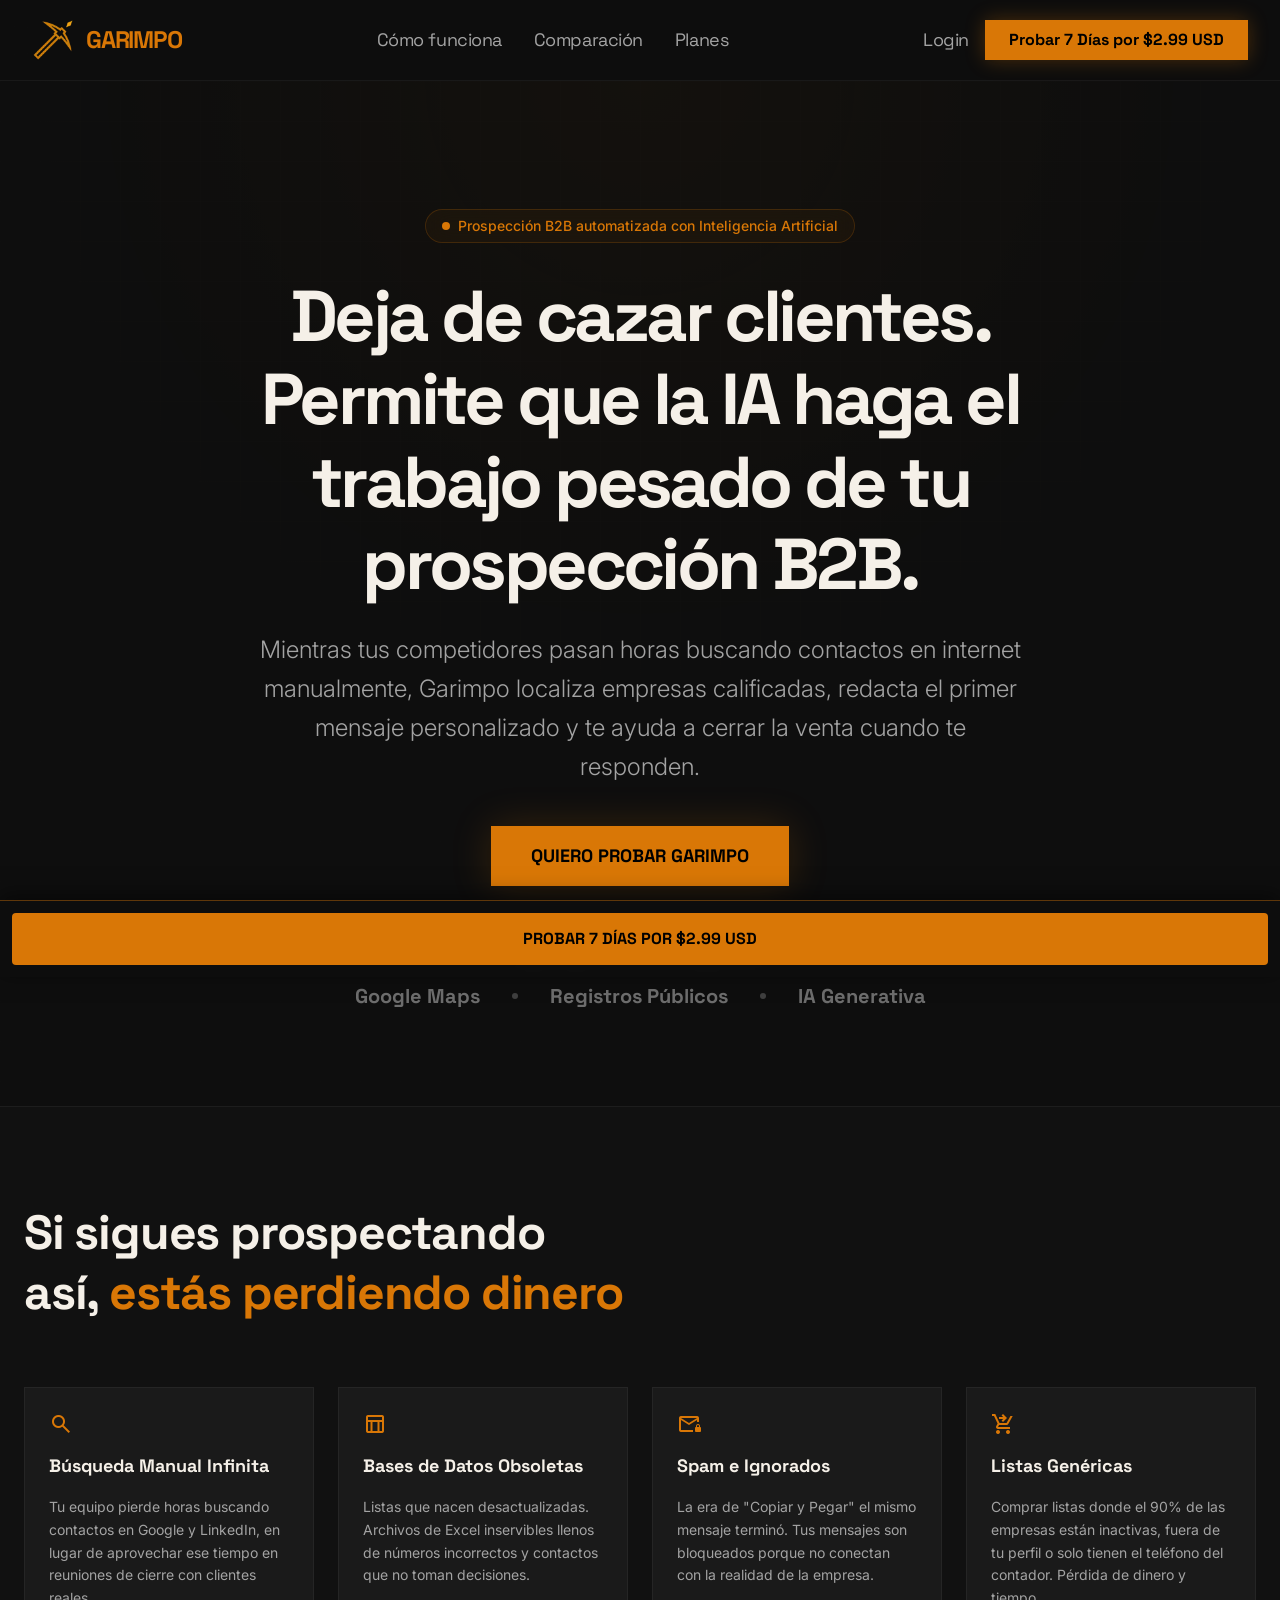
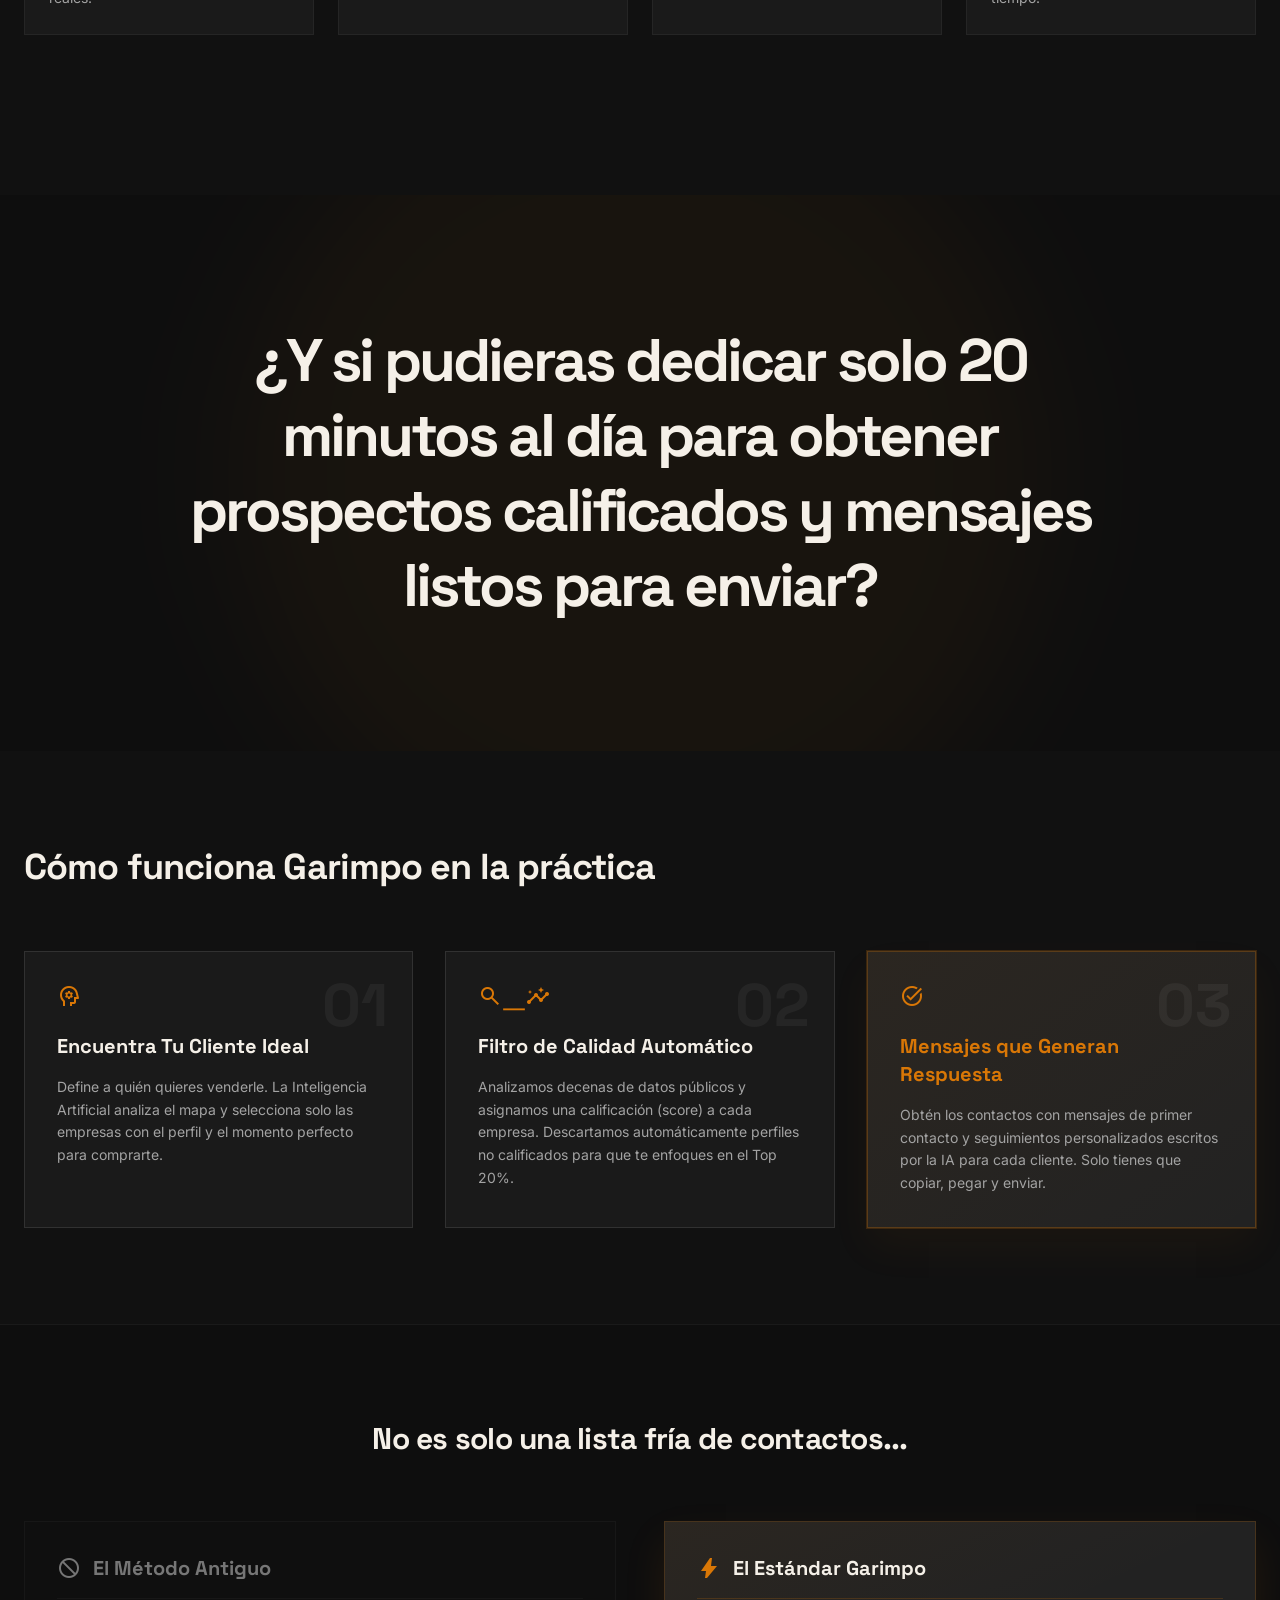
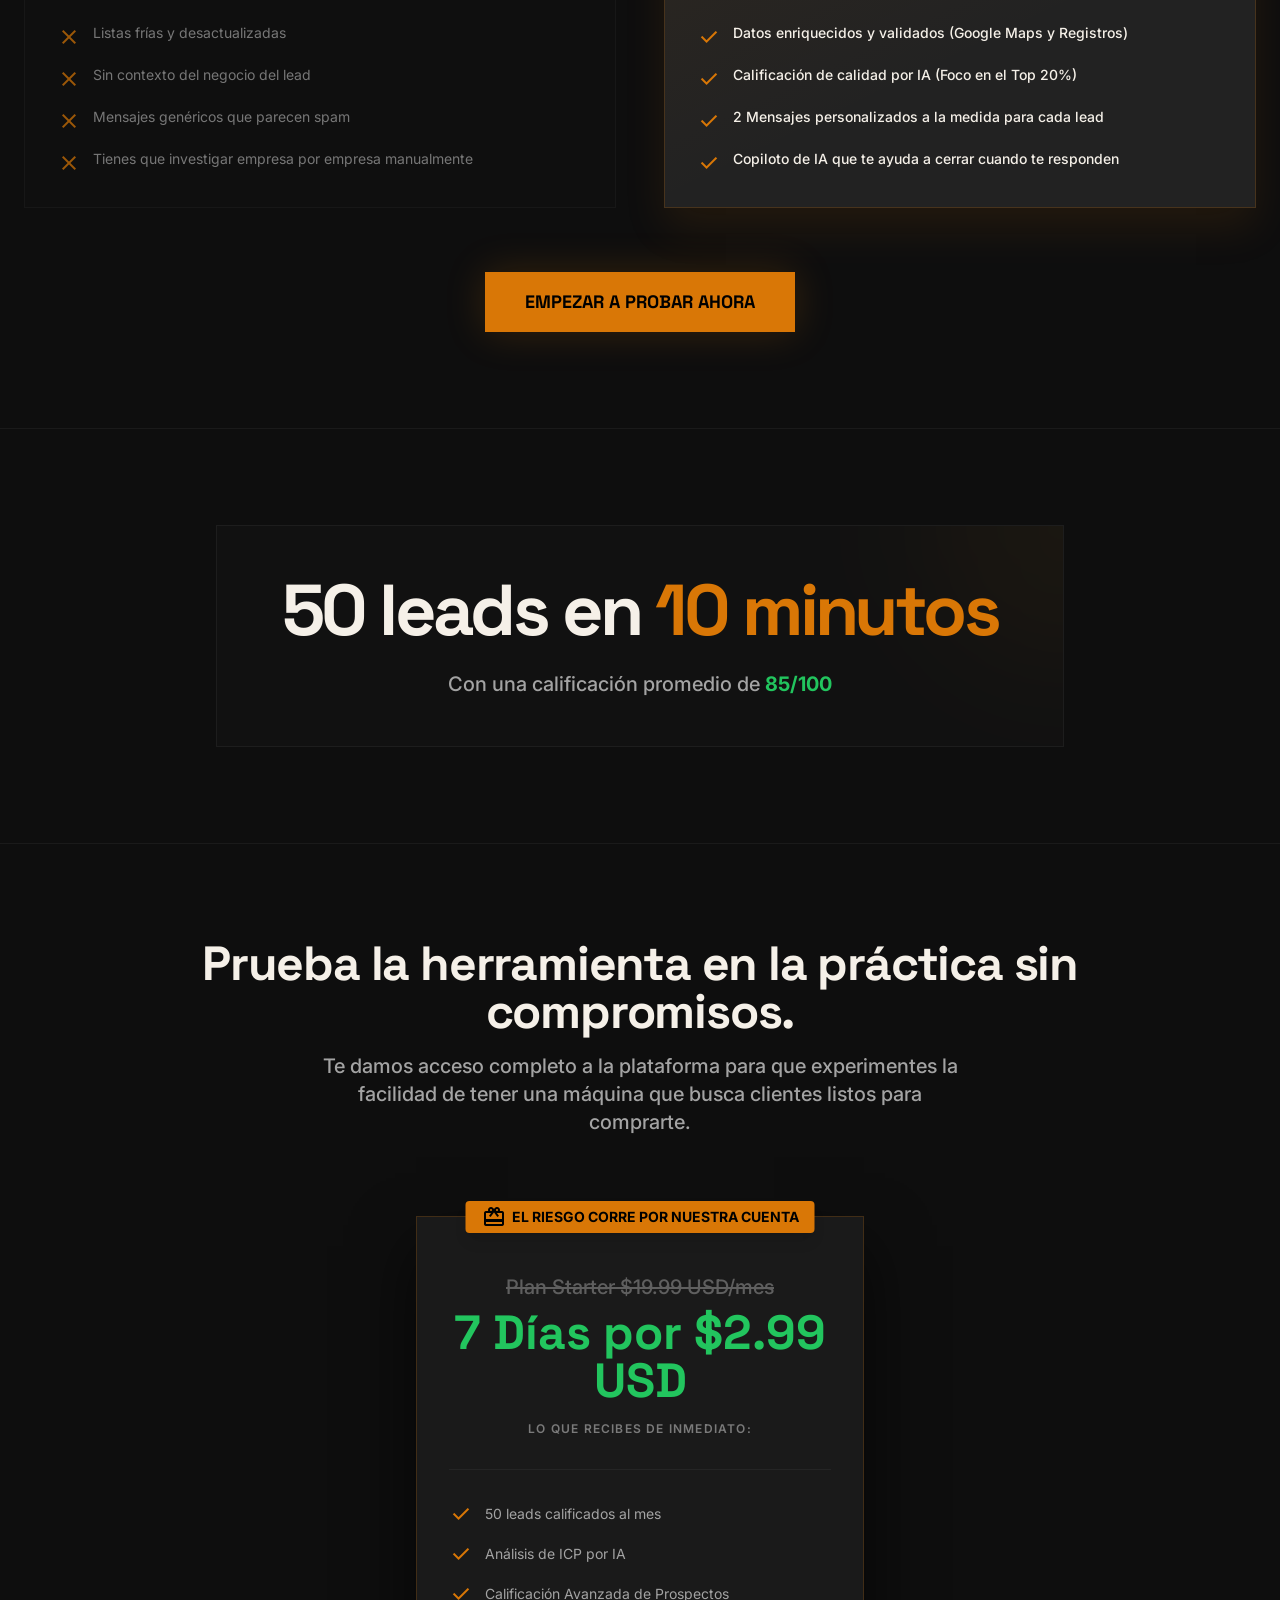
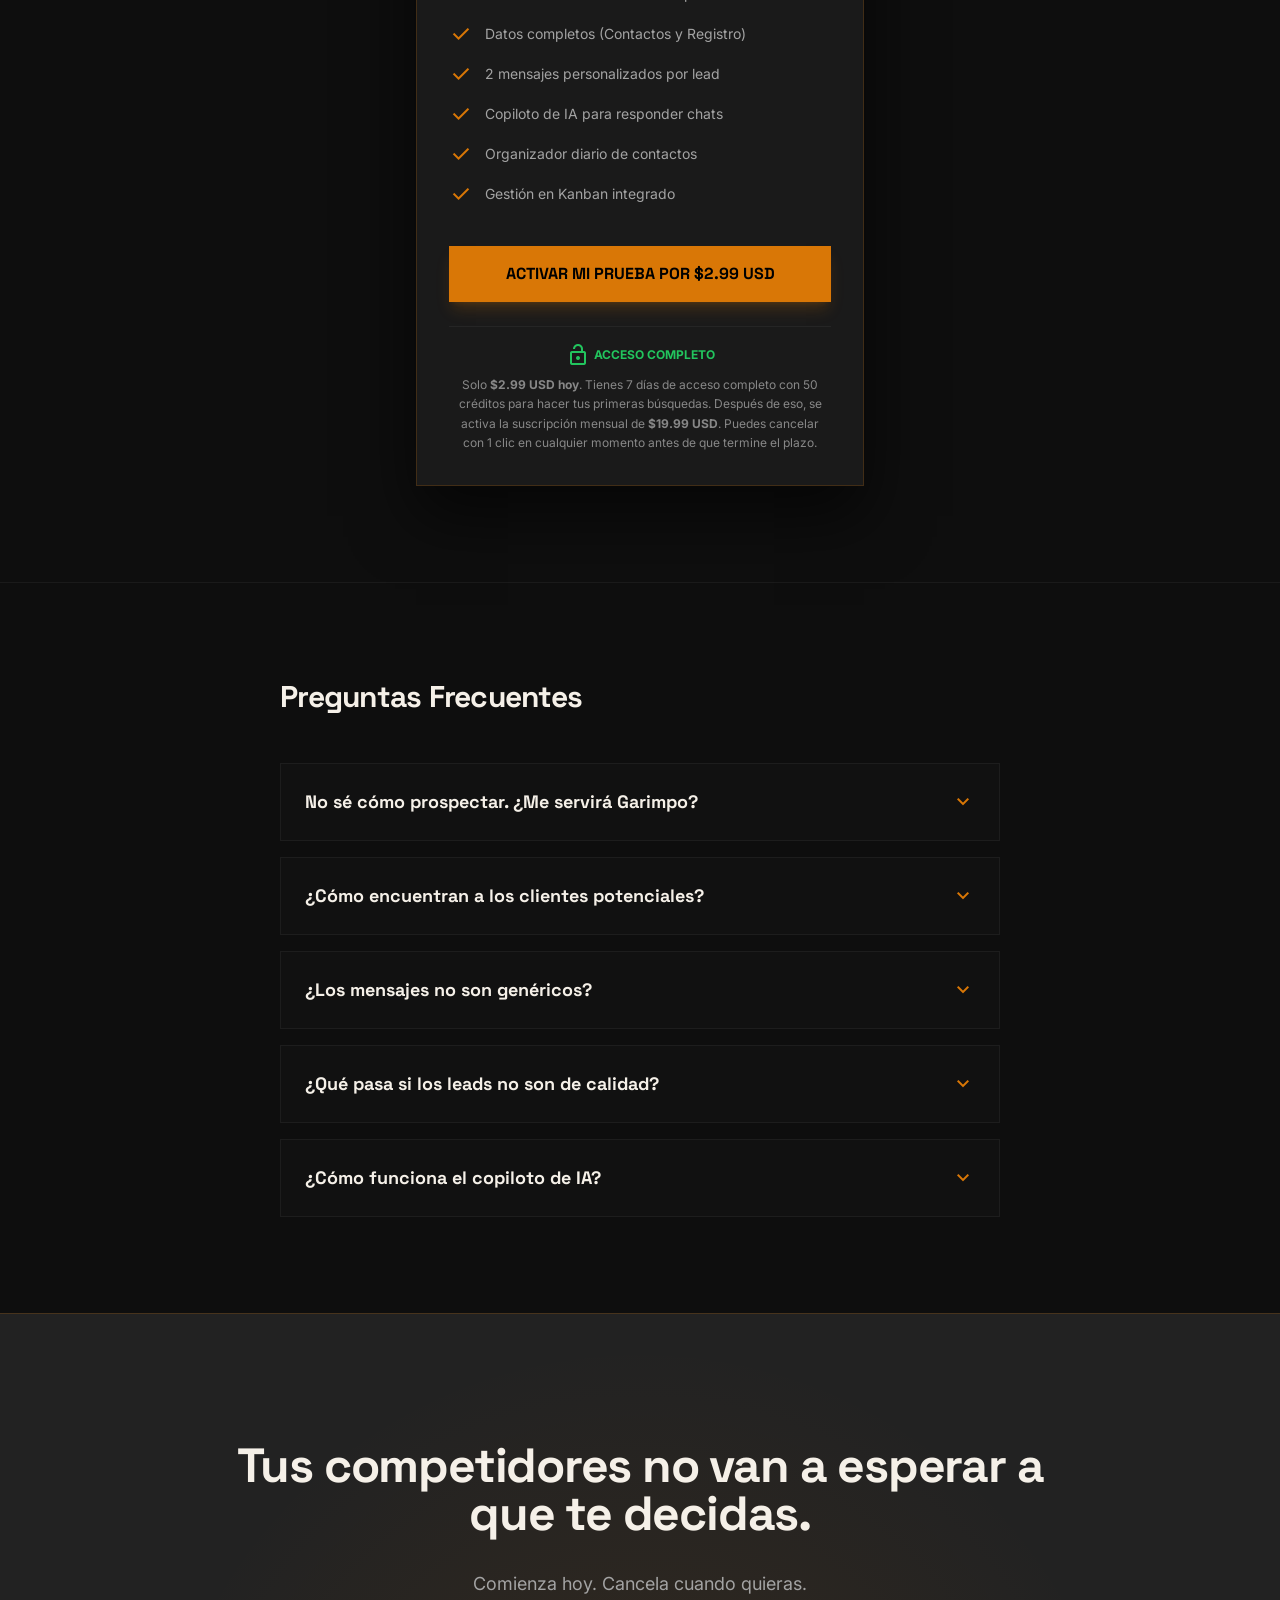
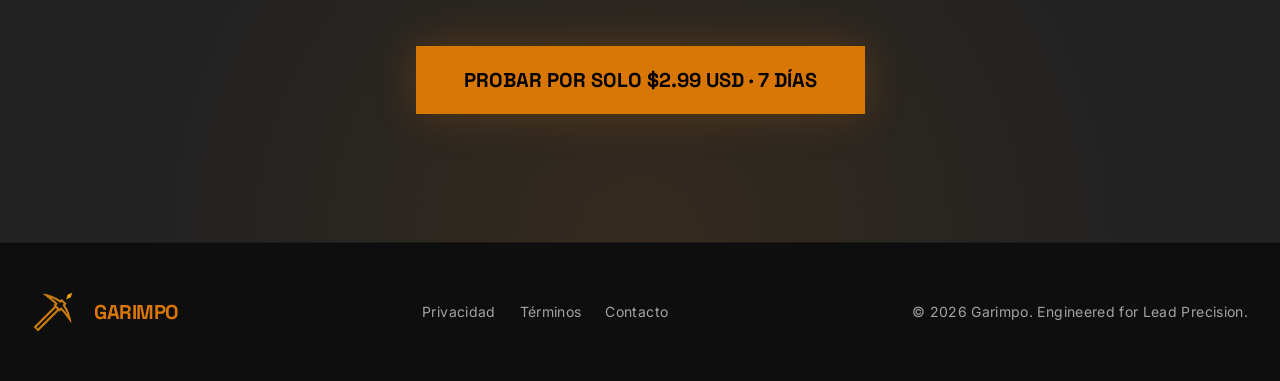
==== es/index.html @ cc653dd1 "perf: add preconnect and dns-prefetch for connect.facebook.net to optimize pixel loading speed" ====
<!DOCTYPE html>
<html class="dark" lang="es">
<head>
<meta charset="utf-8"/>
<meta content="width=device-width, initial-scale=1.0" name="viewport"/>
<title>Garimpo - Prospección B2B con IA</title>
<link rel="preconnect" href="https://connect.facebook.net" crossorigin>
<link rel="dns-prefetch" href="https://connect.facebook.net">
<!-- Meta Pixel Code (Mantenido el ID original de Facebook Ads) -->
<script>
!function(f,b,e,v,n,t,s)
{if(f.fbq)return;n=f.fbq=function(){n.callMethod?
n.callMethod.apply(n,arguments):n.queue.push(arguments)};
if(!f._fbq)f._fbq=n;n.push=n;n.loaded=!0;n.version='2.0';
n.queue=[];t=b.createElement(e);t.async=!0;
t.src=v;s=b.getElementsByTagName(e)[0];
s.parentNode.insertBefore(t,s)}(window, document,'script',
'https://connect.facebook.net/en_US/fbevents.js');
fbq('init', '930780446497215');
fbq('track', 'PageView');
</script>
<noscript><img height="1" width="1" style="display:none"
src="https://www.facebook.com/tr?id=930780446497215&ev=PageView&noscript=1"
/></noscript>
<!-- End Meta Pixel Code -->
<link rel="stylesheet" href="../assets/tailwind.css">
<link href="https://fonts.googleapis.com" rel="preconnect"/>
<link crossorigin="" href="https://fonts.gstatic.com" rel="preconnect"/>
<link href="https://fonts.googleapis.com/css2?family=Inter:wght@400;500;600&amp;family=Space+Grotesk:wght@500;600;700&amp;display=swap" rel="stylesheet" media="print" onload="this.media='all'"/>
<link href="https://fonts.googleapis.com/css2?family=Material+Symbols+Outlined:wght,FILL@100..700,0..1&amp;display=swap" rel="stylesheet" media="print" onload="this.media='all'"/>
<style>
    .material-symbols-outlined {
        font-variation-settings: 'FILL' 0, 'wght' 400, 'GRAD' 0, 'opsz' 24;
    }
    /* Custom scrollbar */
    ::-webkit-scrollbar { width: 8px; }
    ::-webkit-scrollbar-track { background: #0e0e0e; }
    ::-webkit-scrollbar-thumb { background: #252525; border-radius: 4px; }
    ::-webkit-scrollbar-thumb:hover { background: #D97706; }
    /* Data Pulse Animation */
    @keyframes pulse-ring {
        0% { transform: scale(0.8); box-shadow: 0 0 0 0 rgba(217, 119, 6, 0.7); }
        70% { transform: scale(1); box-shadow: 0 0 0 10px rgba(217, 119, 6, 0); }
        100% { transform: scale(0.8); box-shadow: 0 0 0 0 rgba(217, 119, 6, 0); }
    }
    .data-pulse { animation: pulse-ring 2s infinite; }
</style>
</head>
<body class="bg-surface text-on-surface font-body antialiased selection:bg-primary selection:text-on-primary">
<!-- TopAppBar -->
<header class="bg-surface/80 backdrop-blur-lg sticky top-0 w-full z-50 border-b border-white/5">
<div class="flex justify-between items-center px-8 h-20 max-w-7xl mx-auto">
<div class="flex items-center">
<img alt="Logo Garimpo" height="42" src="../assets/garimpo_logo.webp" style="object-fit: contain; margin-right: 12px; border-radius: 4px;" width="42"/>
<span class="font-headline font-black text-2xl tracking-tighter" style="color: #D97706; letter-spacing: -0.05em;">GARIMPO</span>
</div>
<nav class="hidden md:flex gap-8">
<a class="font-headline tracking-tight text-lg text-on-surface-variant hover:text-primary transition-colors duration-200" href="#features">Cómo funciona</a>
<a class="font-headline tracking-tight text-lg text-on-surface-variant hover:text-primary transition-colors duration-200" href="#comparison">Comparación</a>
<a class="font-headline tracking-tight text-lg text-on-surface-variant hover:text-primary transition-colors duration-200" href="#pricing">Planes</a>
</nav>
<div class="hidden md:flex gap-4 items-center">
	<!-- Ruta de login internacional/español o general -->
	<a href="https://www.garimpoleads.com.br/login" class="font-headline tracking-tight text-lg text-on-surface-variant hover:text-primary transition-colors duration-200">Login</a>
	<!-- NOTA: Recuerda configurar checkout-public-usd para procesar pagos en dólares -->
	<a href="https://www.garimpoleads.com.br/api/stripe/checkout-public-usd" onclick="if(typeof fbq === 'function') fbq('track', 'InitiateCheckout');" class="bg-primary text-on-primary font-headline font-bold py-2 px-6 hover:bg-primary-dim transition-colors active:scale-95 shadow-[0_0_20px_rgba(217,119,6,0.3)] inline-block">Probar 7 Días por $2.99 USD</a>
</div>
<button class="md:hidden text-on-surface-variant">
<span class="material-symbols-outlined" data-icon="menu">menu</span>
</button>
</div>
</header>
<main>
<!-- 1. HERO -->
<section class="relative pt-8 pb-10 md:pt-32 md:pb-24 overflow-hidden flex flex-col items-center justify-center min-h-[70vh] md:min-h-[85vh]">
<div class="absolute inset-0 z-0 opacity-20" style="background-image: radial-gradient(circle at 50% 0%, rgba(217, 119, 6, 0.15) 0%, transparent 50%), linear-gradient(to right, rgba(255,255,255,0.02) 1px, transparent 1px), linear-gradient(to bottom, rgba(255,255,255,0.02) 1px, transparent 1px); background-size: 100% 100%, 40px 40px, 40px 40px;"></div>
<div class="relative z-10 w-full max-w-5xl mx-auto px-2 sm:px-6 text-center flex flex-col items-center">
<div class="inline-flex items-center gap-2 px-4 py-1.5 rounded-full border border-primary/20 bg-primary/5 backdrop-blur-md mb-6 md:mb-8 mt-4 md:mt-0">
<div class="w-2 h-2 rounded-full bg-primary data-pulse"></div>
<span class="text-xs md:text-sm font-medium text-primary">Prospección B2B automatizada con Inteligencia Artificial</span>
</div>
<h1 class="font-headline text-[9.2vw] min-[400px]:text-4xl sm:text-5xl md:text-6xl lg:text-7xl font-bold tracking-tighter leading-[1.15] mb-6 w-full max-w-full md:max-w-4xl text-on-surface">
Deja de cazar clientes.<br class="hidden md:block"/>
Permite que la IA haga<br class="block md:hidden"/>
el trabajo pesado de<br class="block md:hidden"/>
tu prospección B2B.
</h1>
<p class="text-base sm:text-lg md:text-2xl text-on-surface-variant mb-10 max-w-3xl font-light leading-relaxed">
Mientras tus competidores pasan horas buscando contactos en internet manualmente, Garimpo localiza empresas calificadas, redacta el primer mensaje personalizado y te ayuda a cerrar la venta cuando te responden.
</p>
<div class="flex flex-col sm:flex-row gap-4 mb-16">
<a href="#pricing" onclick="if(typeof fbq === 'function') fbq('track', 'InitiateCheckout');" class="bg-primary text-on-primary font-headline font-bold text-lg py-4 px-10 hover:bg-primary-dim transition-all active:scale-95 shadow-[0_0_40px_rgba(217,119,6,0.2)] hover:shadow-[0_0_50px_rgba(217,119,6,0.4)] relative overflow-hidden group inline-block text-center cursor-pointer">QUIERO PROBAR GARIMPO</a>
</div>
<div class="flex flex-col items-center gap-4 opacity-60">
<span class="text-xs text-on-surface-variant uppercase tracking-widest font-semibold">Impulsado por datos reales de</span>
<div class="flex flex-wrap justify-center gap-8 items-center grayscale opacity-70">
<span class="font-headline font-bold text-xl">Google Maps</span>
<span class="w-1.5 h-1.5 rounded-full bg-primary"></span>
<span class="font-headline font-bold text-xl">Registros Públicos</span>
<span class="w-1.5 h-1.5 rounded-full bg-primary"></span>
<span class="font-headline font-bold text-xl">IA Generativa</span>
</div>
</div>
</div>
</section>

<!-- 1.5. DEMO VIDEO (Ocultado en Español temporalmente para evitar audio en portugués) -->
<!--
<section class="max-w-7xl mx-auto px-6 mb-24 relative z-20 flex flex-col items-center mt-12 md:mt-0">
  <div class="text-center mb-8">
      <span class="font-headline text-lg md:text-xl font-bold tracking-tight text-on-surface">Cómo funciona Garimpo (1 min)</span>
      <span class="material-symbols-outlined text-primary block mt-2 animate-bounce" style="font-variation-settings: 'wght' 300;">keyboard_double_arrow_down</span>
  </div>
  
  <div class="relative w-full max-w-[320px] md:max-w-[340px] aspect-[9/16] bg-surface-container-highest rounded-[2rem] md:rounded-[2.5rem] border-[6px] border-surface shadow-[0_30px_60px_rgba(217,119,6,0.15)] overflow-hidden ring-1 ring-white/10 group cursor-pointer" id="video-container">
     <iframe id="demo-video-iframe" class="w-full h-full object-cover scale-[1.05] pointer-events-none" frameborder="0" allow="accelerometer; autoplay; clipboard-write; encrypted-media; gyroscope; picture-in-picture" allowfullscreen></iframe>

     <div id="video-overlay" class="absolute inset-0 bg-black/40 backdrop-blur-[2px] flex flex-col items-center justify-center transition-opacity duration-300 z-10">
         <div class="w-20 h-20 bg-primary/90 rounded-full flex items-center justify-center shadow-[0_0_40px_rgba(217,119,6,0.6)] group-hover:scale-110 transition-transform duration-300">
             <span class="material-symbols-outlined text-5xl text-on-primary pl-1.5" style="font-variation-settings: 'FILL' 1;">play_arrow</span>
         </div>
         <span class="mt-6 font-headline font-bold text-xs tracking-widest uppercase text-white bg-black/60 px-4 py-2 rounded-full border border-white/10 shadow-lg">Toca para reproducir</span>
     </div>

     <div class="absolute bottom-0 left-0 w-full h-1.5 bg-black/80 z-20 pointer-events-none">
         <div id="fake-progress" class="h-full bg-primary w-0 shadow-[0_0_10px_rgba(217,119,6,0.8)] rounded-r-full"></div>
     </div>
  </div>
</section>
-->

<!-- 2. PAIN POINTS -->
<section class="py-24 bg-surface-container-low border-t border-white/5 relative" id="problem">
<div class="max-w-7xl mx-auto px-6">
<div class="mb-10 md:mb-16 max-w-3xl">
<h2 class="font-headline text-3xl md:text-5xl font-bold tracking-tight mb-4 leading-tight text-balance">Si sigues prospectando así, <span class="text-primary">estás perdiendo dinero</span></h2>
</div>
<div class="grid grid-cols-1 md:grid-cols-2 lg:grid-cols-4 gap-6 mb-16">
<div class="bg-surface-container-high border border-white/5 p-6 flex flex-col gap-4 group hover:border-primary/50 transition-colors">
<span class="material-symbols-outlined text-primary text-3xl" data-icon="search">search</span>
<h3 class="font-headline font-bold text-lg text-on-surface">Búsqueda Manual Infinita</h3>
<p class="text-sm text-on-surface-variant leading-relaxed">Tu equipo pierde horas buscando contactos en Google y LinkedIn, en lugar de aprovechar ese tiempo en reuniones de cierre con clientes reales.</p>
</div>
<div class="bg-surface-container-high border border-white/5 p-6 flex flex-col gap-4 group hover:border-primary/50 transition-colors">
<span class="material-symbols-outlined text-primary text-3xl" data-icon="table_chart">table_chart</span>
<h3 class="font-headline font-bold text-lg text-on-surface">Bases de Datos Obsoletas</h3>
<p class="text-sm text-on-surface-variant leading-relaxed">Listas que nacen desactualizadas. Archivos de Excel inservibles llenos de números incorrectos y contactos que no toman decisiones.</p>
</div>
<div class="bg-surface-container-high border border-white/5 p-6 flex flex-col gap-4 group hover:border-primary/50 transition-colors">
<span class="material-symbols-outlined text-primary text-3xl" data-icon="mail_lock">mail_lock</span>
<h3 class="font-headline font-bold text-lg text-on-surface">Spam e Ignorados</h3>
<p class="text-sm text-on-surface-variant leading-relaxed">La era de "Copiar y Pegar" el mismo mensaje terminó. Tus mensajes son bloqueados porque no conectan con la realidad de la empresa.</p>
</div>
<div class="bg-surface-container-high border border-white/5 p-6 flex flex-col gap-4 group hover:border-primary/50 transition-colors">
<span class="material-symbols-outlined text-primary text-3xl" data-icon="shopping_cart_checkout">shopping_cart_checkout</span>
<h3 class="font-headline font-bold text-lg text-on-surface">Listas Genéricas</h3>
<p class="text-sm text-on-surface-variant leading-relaxed">Comprar listas donde el 90% de las empresas están inactivas, fuera de tu perfil o solo tienen el teléfono del contador. Pérdida de dinero y tiempo.</p>
</div>
</div>
</div>
</section>
<!-- 3. SHIFT -->
<section class="py-16 md:py-32 relative overflow-hidden">
<div class="absolute inset-0 bg-primary/5 mix-blend-screen blur-3xl rounded-[100%] w-[150%] md:w-[800px] h-[300px] md:h-[800px] top-1/2 left-1/2 -translate-x-1/2 -translate-y-1/2"></div>
<div class="max-w-5xl mx-auto px-6 text-center relative z-10">
<h2 class="font-headline text-3xl md:text-6xl font-bold tracking-tighter leading-tight text-on-surface">
¿Y si pudieras dedicar solo 20 minutos al día para obtener prospectos calificados y mensajes listos para enviar?
</h2>
</div>
</section>
<!-- 4. SOLUTIONS -->
<section class="py-24 bg-surface-container-low" id="features">
<div class="max-w-7xl mx-auto px-6">
<h2 class="font-headline text-3xl md:text-4xl font-bold tracking-tight mb-16">Cómo funciona Garimpo en la práctica</h2>
<div class="grid grid-cols-1 md:grid-cols-3 gap-8">
<div class="bg-surface-container-high border border-white/10 p-8 relative overflow-hidden group">
<div class="absolute top-0 right-0 p-6 text-6xl font-headline font-bold text-white/5 group-hover:text-primary/10 transition-colors">01</div>
<div class="relative z-10">
<span class="material-symbols-outlined text-primary text-4xl mb-6" data-icon="psychology">psychology</span>
<h3 class="font-headline font-bold text-xl mb-4">Encuentra Tu Cliente Ideal</h3>
<p class="text-on-surface-variant text-sm leading-relaxed">Define a quién quieres venderle. La Inteligencia Artificial analiza el mapa y selecciona solo las empresas con el perfil y el momento perfecto para comprarte.</p>
</div>
</div>
<div class="bg-surface-container-high border border-white/10 p-8 relative overflow-hidden group">
<div class="absolute top-0 right-0 p-6 text-6xl font-headline font-bold text-white/5 group-hover:text-primary/10 transition-colors">02</div>
<div class="relative z-10">
<span class="material-symbols-outlined text-primary text-4xl mb-6" data-icon="search_insights">search_insights</span>
<h3 class="font-headline font-bold text-xl mb-4">Filtro de Calidad Automático</h3>
<p class="text-on-surface-variant text-sm leading-relaxed">Analizamos decenas de datos públicos y asignamos una calificación (score) a cada empresa. Descartamos automáticamente perfiles no calificados para que te enfoques en el Top 20%.</p>
</div>
</div>
<div class="bg-surface-container-highest border border-primary/30 p-8 relative overflow-hidden shadow-[0_20px_40px_rgba(217,119,6,0.05)] ring-1 ring-primary/20">
<div class="absolute inset-0 bg-gradient-to-br from-primary/5 to-transparent"></div>
<div class="absolute top-0 right-0 p-6 text-6xl font-headline font-bold text-white/5 group-hover:text-primary/10 transition-colors">03</div>
<div class="relative z-10">
<span class="material-symbols-outlined text-primary text-4xl mb-6" data-icon="task_alt" style="font-variation-settings: 'FILL' 1;">task_alt</span>
<h3 class="font-headline font-bold text-xl mb-4 text-primary">Mensajes que Generan Respuesta</h3>
<p class="text-on-surface-variant text-sm leading-relaxed">Obtén los contactos con mensajes de primer contacto y seguimientos personalizados escritos por la IA para cada cliente. Solo tienes que copiar, pegar y enviar.</p>
</div>
</div>
</div>
</div>
</section>
<!-- 5. COMPARISON -->
<section class="py-24 border-y border-white/5" id="comparison">
<div class="max-w-7xl mx-auto px-6">
<h2 class="font-headline text-3xl font-bold tracking-tight mb-16 text-center">No es solo una lista fría de contactos...</h2>
<div class="grid grid-cols-1 lg:grid-cols-2 gap-8 md:gap-12">
<div class="bg-surface-container/30 border border-white/5 p-8 opacity-70">
<div class="flex items-center gap-3 mb-6 pb-4 border-b border-white/5">
<span class="material-symbols-outlined text-on-surface-variant" data-icon="block">block</span>
<h3 class="font-headline font-bold text-xl text-on-surface-variant">El Método Antiguo</h3>
</div>
<ul class="space-y-4 text-on-surface-variant text-sm">
<li class="flex items-start gap-3"><span class="material-symbols-outlined text-primary text-base mt-0.5" data-icon="close">close</span>Listas frías y desactualizadas</li>
<li class="flex items-start gap-3"><span class="material-symbols-outlined text-primary text-base mt-0.5" data-icon="close">close</span>Sin contexto del negocio del lead</li>
<li class="flex items-start gap-3"><span class="material-symbols-outlined text-primary text-base mt-0.5" data-icon="close">close</span>Mensajes genéricos que parecen spam</li>
<li class="flex items-start gap-3"><span class="material-symbols-outlined text-primary text-base mt-0.5" data-icon="close">close</span>Tienes que investigar empresa por empresa manualmente</li>
</ul>
</div>
<div class="bg-surface-container-highest border border-primary/20 p-8 relative shadow-[0_20px_40px_rgba(217,119,6,0.1)]">
<div class="absolute inset-0 bg-gradient-to-br from-primary/10 via-transparent to-transparent opacity-50"></div>
<div class="relative z-10">
<div class="flex items-center gap-3 mb-6 pb-4 border-b border-primary/20">
<span class="material-symbols-outlined text-primary" data-icon="bolt" style="font-variation-settings: 'FILL' 1;">bolt</span>
<h3 class="font-headline font-bold text-xl text-on-surface">El Estándar Garimpo</h3>
</div>
<ul class="space-y-4 text-on-surface text-sm font-medium">
<li class="flex items-start gap-3"><span class="material-symbols-outlined text-primary text-base mt-0.5" data-icon="check">check</span>Datos enriquecidos y validados (Google Maps y Registros)</li>
<li class="flex items-start gap-3"><span class="material-symbols-outlined text-primary text-base mt-0.5" data-icon="check">check</span>Calificación de calidad por IA (Foco en el Top 20%)</li>
<li class="flex items-start gap-3"><span class="material-symbols-outlined text-primary text-base mt-0.5" data-icon="check">check</span>2 Mensajes personalizados a la medida para cada lead</li>
<li class="flex items-start gap-3"><span class="material-symbols-outlined text-primary text-base mt-0.5" data-icon="check">check</span>Copiloto de IA que te ayuda a cerrar cuando te responden</li>
</ul>
</div>
</div>
</div>
<div class="mt-16 flex justify-center">
<a href="#pricing" onclick="if(typeof fbq === 'function') fbq('track', 'InitiateCheckout');" class="bg-primary text-on-primary font-headline font-bold text-lg py-4 px-10 hover:bg-primary-dim transition-all active:scale-95 shadow-[0_0_40px_rgba(217,119,6,0.2)] hover:shadow-[0_0_50px_rgba(217,119,6,0.4)] relative overflow-hidden group inline-block text-center cursor-pointer">EMPEZAR A PROBAR AHORA</a>
</div>
</div>
</section>
<!-- 6. STATISTICS BANNER -->
<section class="py-24">
<div class="max-w-4xl mx-auto px-6">
<div class="bg-surface-container-low border border-white/5 p-12 text-center relative overflow-hidden">
<div class="absolute right-0 top-0 w-64 h-64 bg-primary/5 blur-3xl rounded-full mix-blend-screen -translate-y-1/2 translate-x-1/2"></div>
<div class="relative z-10">
<span class="font-headline text-5xl md:text-7xl font-bold tracking-tighter text-on-surface">50 leads en <span class="text-primary">10 minutos</span></span>
<p class="text-xl mt-6 text-on-surface-variant font-medium">Con una calificación promedio de <span class="font-bold text-[#22c55e]">85/100</span></p>
</div>
</div>
</div>
</section>
<!-- 7. PRICING -->
<section class="py-24 bg-surface border-t border-white/5" id="pricing">
<div class="max-w-5xl mx-auto px-6 relative z-10 flex flex-col items-center">
<h2 class="font-headline text-4xl md:text-5xl font-bold tracking-tight mb-4 text-center text-on-surface">Prueba la herramienta en la práctica sin compromisos.</h2>
<p class="text-xl text-center text-on-surface-variant font-medium mb-16 mx-auto max-w-2xl px-4">Te damos acceso completo a la plataforma para que experimentes la facilidad de tener una máquina que busca clientes listos para comprarte.</p>
<div class="w-full max-w-md bg-surface-container-high border border-primary/20 p-8 shadow-[0_30px_60px_rgba(0,0,0,0.6)] relative mt-4">

<div class="absolute -top-4 left-1/2 -translate-x-1/2 bg-primary text-on-primary font-bold px-4 py-1 text-sm rounded shadow-lg whitespace-nowrap flex items-center gap-1.5">
   <span class="material-symbols-outlined text-base" style="font-variation-settings: 'FILL' 1;">redeem</span> EL RIESGO CORRE POR NUESTRA CUENTA
</div>

<div class="mb-8 border-b border-white/5 pb-8 text-center mt-4 pt-2">
<div class="flex flex-col justify-center items-center gap-2">
<span class="text-on-surface-variant text-xl line-through opacity-50 font-medium">Plan Starter $19.99 USD/mes</span>
<span class="font-headline text-5xl font-bold text-[#22c55e]">7 Días por $2.99 USD</span>
</div>
<p class="text-xs text-on-surface-variant mt-4 uppercase tracking-widest font-semibold opacity-70">Lo que recibes de inmediato:</p>
</div>
<ul class="space-y-4 mb-10 text-sm text-on-surface-variant">
<li class="flex items-center gap-3"><span class="material-symbols-outlined text-primary text-sm" data-icon="check">check</span>50 leads calificados al mes</li>
<li class="flex items-center gap-3"><span class="material-symbols-outlined text-primary text-sm" data-icon="check">check</span>Análisis de ICP por IA</li>
<li class="flex items-center gap-3"><span class="material-symbols-outlined text-primary text-sm" data-icon="check">check</span>Calificación Avanzada de Prospectos</li>
<li class="flex items-center gap-3"><span class="material-symbols-outlined text-primary text-sm" data-icon="check">check</span>Datos completos (Contactos y Registro)</li>
<li class="flex items-center gap-3"><span class="material-symbols-outlined text-primary text-sm" data-icon="check">check</span>2 mensajes personalizados por lead</li>
<li class="flex items-center gap-3"><span class="material-symbols-outlined text-primary text-sm" data-icon="check">check</span>Copiloto de IA para responder chats</li>
<li class="flex items-center gap-3"><span class="material-symbols-outlined text-primary text-sm" data-icon="check">check</span>Organizador diario de contactos</li>
<li class="flex items-center gap-3"><span class="material-symbols-outlined text-primary text-sm" data-icon="check">check</span>Gestión en Kanban integrado</li>
</ul>
<!-- NOTA: Asegúrate de apuntar al enlace de checkout correcto para cobros internacionales en USD -->
<a href="https://www.garimpoleads.com.br/api/stripe/checkout-public-usd" onclick="if(typeof fbq === 'function') fbq('track', 'InitiateCheckout');" class="w-full block text-center bg-primary text-on-primary font-headline font-bold py-4 hover:bg-primary-dim transition-all shadow-lg shadow-primary/20 cursor-pointer">
    ACTIVAR MI PRUEBA POR $2.99 USD
</a>
<div class="mt-6 flex flex-col items-center gap-2 border-t border-white/5 pt-4">
   <div class="flex items-center gap-1 text-xs text-[#22c55e] font-bold">
      <span class="material-symbols-outlined text-sm" data-icon="lock_open">lock_open</span> ACCESO COMPLETO
   </div>
   <p class="text-center text-xs text-on-surface-variant opacity-80 leading-relaxed px-2">
       Solo <strong>$2.99 USD hoy</strong>. Tienes 7 días de acceso completo con 50 créditos para hacer tus primeras búsquedas. Después de eso, se activa la suscripción mensual de <strong>$19.99 USD</strong>. Puedes cancelar con 1 clic en cualquier momento antes de que termine el plazo.
   </p>
</div>
</div>
</div>
</section>
<!-- 8. FAQ -->
<section class="py-24 border-t border-white/5">
<div class="max-w-3xl mx-auto px-6">
<h2 class="font-headline text-3xl font-bold tracking-tight mb-12 text-on-surface">Preguntas Frecuentes</h2>
<div class="space-y-4">
<details class="group bg-surface-container-low border border-white/5 p-6 cursor-pointer marker:content-['']">
<summary class="flex justify-between items-center font-headline font-bold text-lg select-none text-on-surface">
    No sé cómo prospectar. ¿Me servirá Garimpo?
    <span class="material-symbols-outlined text-primary group-open:rotate-180 transition-transform" data-icon="expand_more">expand_more</span>
</summary>
<p class="mt-4 text-on-surface-variant text-sm leading-relaxed">Exactamente para eso sirve. Garimpo encuentra las empresas correctas, redacta el primer mensaje de acercamiento, te indica diariamente a quién contactar y cuenta con un copiloto de IA para ayudarte a responder cuando el cliente muestre interés. Tú solo ejecutas.</p>
</details>
<details class="group bg-surface-container-low border border-white/5 p-6 cursor-pointer marker:content-['']">
<summary class="flex justify-between items-center font-headline font-bold text-lg select-none text-on-surface">
    ¿Cómo encuentran a los clientes potenciales?
    <span class="material-symbols-outlined text-primary group-open:rotate-180 transition-transform" data-icon="expand_more">expand_more</span>
</summary>
<p class="mt-4 text-on-surface-variant text-sm leading-relaxed">Cruzamos datos públicos de Google Maps y directorios oficiales con nuestra Inteligencia Artificial para identificar empresas reales, activas y que tienen el perfil exacto de lo que vendes.</p>
</details>
<details class="group bg-surface-container-low border border-white/5 p-6 cursor-pointer marker:content-['']">
<summary class="flex justify-between items-center font-headline font-bold text-lg select-none text-on-surface">
    ¿Los mensajes no son genéricos?
    <span class="material-symbols-outlined text-primary group-open:rotate-180 transition-transform" data-icon="expand_more">expand_more</span>
</summary>
<p class="mt-4 text-on-surface-variant text-sm leading-relaxed">No. Nuestra IA analiza el modelo de negocio de cada prospecto y los desafíos de su sector. Con esto, redacta un mensaje de ventas altamente personalizado, como si un vendedor experto hubiera investigado a la empresa antes de contactarla. Ningún mensaje es igual a otro.</p>
</details>
<details class="group bg-surface-container-low border border-white/5 p-6 cursor-pointer marker:content-['']">
<summary class="flex justify-between items-center font-headline font-bold text-lg select-none text-on-surface">
    ¿Qué pasa si los leads no son de calidad?
    <span class="material-symbols-outlined text-primary group-open:rotate-180 transition-transform" data-icon="expand_more">expand_more</span>
</summary>
<p class="mt-4 text-on-surface-variant text-sm leading-relaxed">Para eso sirve nuestro sistema de calificación (Scoring). Garimpo te mostrará de inmediato cuáles prospectos tienen una calificación alta (90+) y te alertará sobre los leads de baja calidad para que no pierdas tu tiempo.</p>
</details>
<details class="group bg-surface-container-low border border-white/5 p-6 cursor-pointer marker:content-['']">
<summary class="flex justify-between items-center font-headline font-bold text-lg select-none text-on-surface">
    ¿Cómo funciona el copiloto de IA?
    <span class="material-symbols-outlined text-primary group-open:rotate-180 transition-transform" data-icon="expand_more">expand_more</span>
</summary>
<p class="mt-4 text-on-surface-variant text-sm leading-relaxed">Solo copias y pegas la respuesta que te envió el prospecto. El copiloto analiza el chat, la información comercial de la empresa y el contexto de tu oferta. Te ofrece tres opciones de respuesta (directo, firme o amigable) para que elijas, adaptes si es necesario y la envíes.</p>
</details>
</div>
</div>
</section>
<!-- 9. FINAL CTA -->
<section class="py-32 bg-surface-container-highest border-t border-primary/20 relative overflow-hidden">
<div class="absolute inset-0 bg-[radial-gradient(circle_at_bottom,_rgba(217,119,6,0.1)_0%,_transparent_60%)] pointer-events-none"></div>
<div class="max-w-4xl mx-auto px-6 text-center relative z-10">
<h2 class="font-headline text-4xl md:text-5xl font-bold tracking-tight mb-8 text-on-surface">Tus competidores no van a esperar a que te decidas.</h2>
<p class="text-lg text-on-surface-variant mb-12">Comienza hoy. Cancela cuando quieras.</p>
	<a href="https://www.garimpoleads.com.br/api/stripe/checkout-public-usd" onclick="if(typeof fbq === 'function') fbq('track', 'InitiateCheckout');" class="bg-primary text-on-primary font-headline font-bold text-xl py-5 px-12 hover:bg-primary-dim transition-all active:scale-95 shadow-[0_0_40px_rgba(217,119,6,0.25)] group inline-block">
	    PROBAR POR SOLO $2.99 USD · 7 DÍAS
	</a>
</div>
</section>
</main>
<!-- Footer -->
<footer class="bg-surface w-full py-12 border-t border-white/5">
<div class="flex flex-col md:flex-row justify-between items-center px-8 max-w-7xl mx-auto gap-6">
<div class="flex items-center gap-2">
<img alt="Logo Garimpo" height="42" src="../assets/garimpo_logo.webp" style="object-fit: contain; margin-right: 12px; border-radius: 4px;" width="42"/>
<span class="text-xl font-black text-on-surface font-headline tracking-tight" style="color: #D97706;">GARIMPO</span>
</div>
<nav class="flex gap-6">
<a class="font-['Inter'] text-sm tracking-wide text-on-surface-variant hover:text-primary transition-colors" href="https://www.garimpoleads.com.br/privacidade">Privacidad</a>
<a class="font-['Inter'] text-sm tracking-wide text-on-surface-variant hover:text-primary transition-colors" href="https://www.garimpoleads.com.br/termos">Términos</a>
<a class="font-['Inter'] text-sm tracking-wide text-on-surface-variant hover:text-primary transition-colors" href="mailto:garimposaas@gmail.com">Contacto</a>
</nav>
<span class="font-['Inter'] text-sm tracking-wide text-on-surface-variant">© 2026 Garimpo. Engineered for Lead Precision.</span>
</div>
</footer>
<script src="https://www.youtube.com/iframe_api" defer></script>
<script>
    let ytPlayer;
    function onYouTubeIframeAPIReady() {
        ytPlayer = new YT.Player('demo-video-iframe', {
            events: {}
        });
    }

	    function preserveTrackingParamsOnAppLinks() {
	        const params = new URLSearchParams(window.location.search);
	        if (!Array.from(params).length) return;

	        document.querySelectorAll('a[href^="https://www.garimpoleads.com.br/"]').forEach((link) => {
	            try {
	                const url = new URL(link.href);
	                params.forEach((value, key) => {
	                    if (value) url.searchParams.set(key, value);
	                });
	                link.href = url.toString();
	            } catch (error) {
	                console.warn('No se pudieron conservar los parámetros de seguimiento:', error);
	            }
	        });
	    }

	    document.addEventListener('DOMContentLoaded', () => {
	        preserveTrackingParamsOnAppLinks();

	        const container = document.getElementById('video-container');
        const overlay = document.getElementById('video-overlay');
        const iframe = document.getElementById('demo-video-iframe');
        const progress = document.getElementById('fake-progress');
        let playing = false;
        
        if (container && overlay && iframe && progress) {
            container.addEventListener('click', () => {
                if (playing) return;
                playing = true;
                
                overlay.style.opacity = '0';
                setTimeout(() => {
                    overlay.style.display = 'none';
                }, 300);
                
                // Demo video URL (YouTube) - Dejado listo por si el usuario lo traduce con IA
                iframe.src = "https://www.youtube.com/embed/u_98SSQuUJ4?autoplay=1&enablejsapi=1&controls=0&modestbranding=1&rel=0&playsinline=1";
                iframe.classList.remove('pointer-events-none');
                
                progress.style.transition = 'width 60s cubic-bezier(0.2, 0.8, 0.3, 1)';
                setTimeout(() => {
                    progress.style.width = '100%';
                }, 50);
            });
        }
    });

    // Sticky CTA for Mobile
    window.addEventListener('scroll', function() {
        const cta = document.getElementById('sticky-cta-mobile');
        if (window.innerWidth < 768 && cta) {
            if (window.scrollY > 600) {
                cta.style.transform = 'translateY(0)';
            } else {
                cta.style.transform = 'translateY(100%)';
            }
        }
    });
</script>
<div id="sticky-cta-mobile" style="position: fixed; bottom: 0; left: 0; right: 0; padding: 12px; background: rgba(14, 14, 14, 0.95); backdrop-filter: blur(10px); border-top: 1px solid rgba(217, 119, 6, 0.4); z-index: 100; transform: translateY(100%); transition: transform 0.3s ease-out; display: flex; justify-content: center; align-items: center; box-shadow: 0 -4px 20px rgba(0,0,0,0.5);">
    <a href="https://www.garimpoleads.com.br/api/stripe/checkout-public-usd" onclick="if(typeof fbq === 'function') fbq('track', 'InitiateCheckout');" style="background-color: #D97706; color: #000; font-weight: 800; padding: 14px; width: 100%; text-align: center; font-family: 'Space Grotesk', sans-serif; text-decoration: none; font-size: 16px; border-radius: 4px;">
        PROBAR 7 DÍAS POR $2.99 USD
    </a>
</div>

<!-- Microsoft Clarity Code -->
<script type="text/javascript">
    (function(c,l,a,r,i,t,y){
        c[a]=c[a]||function(){(c[a].q=c[a].q||[]).push(arguments)};
        t=l.createElement(r);t.async=1;t.src="https://www.clarity.ms/tag/"+i;
        y=l.getElementsByTagName(r)[0];y.parentNode.insertBefore(t,y);
    })(window, document, "clarity", "script", "wfaaklwsrl");
</script>
<!-- End Microsoft Clarity Code -->
</body>
</html>
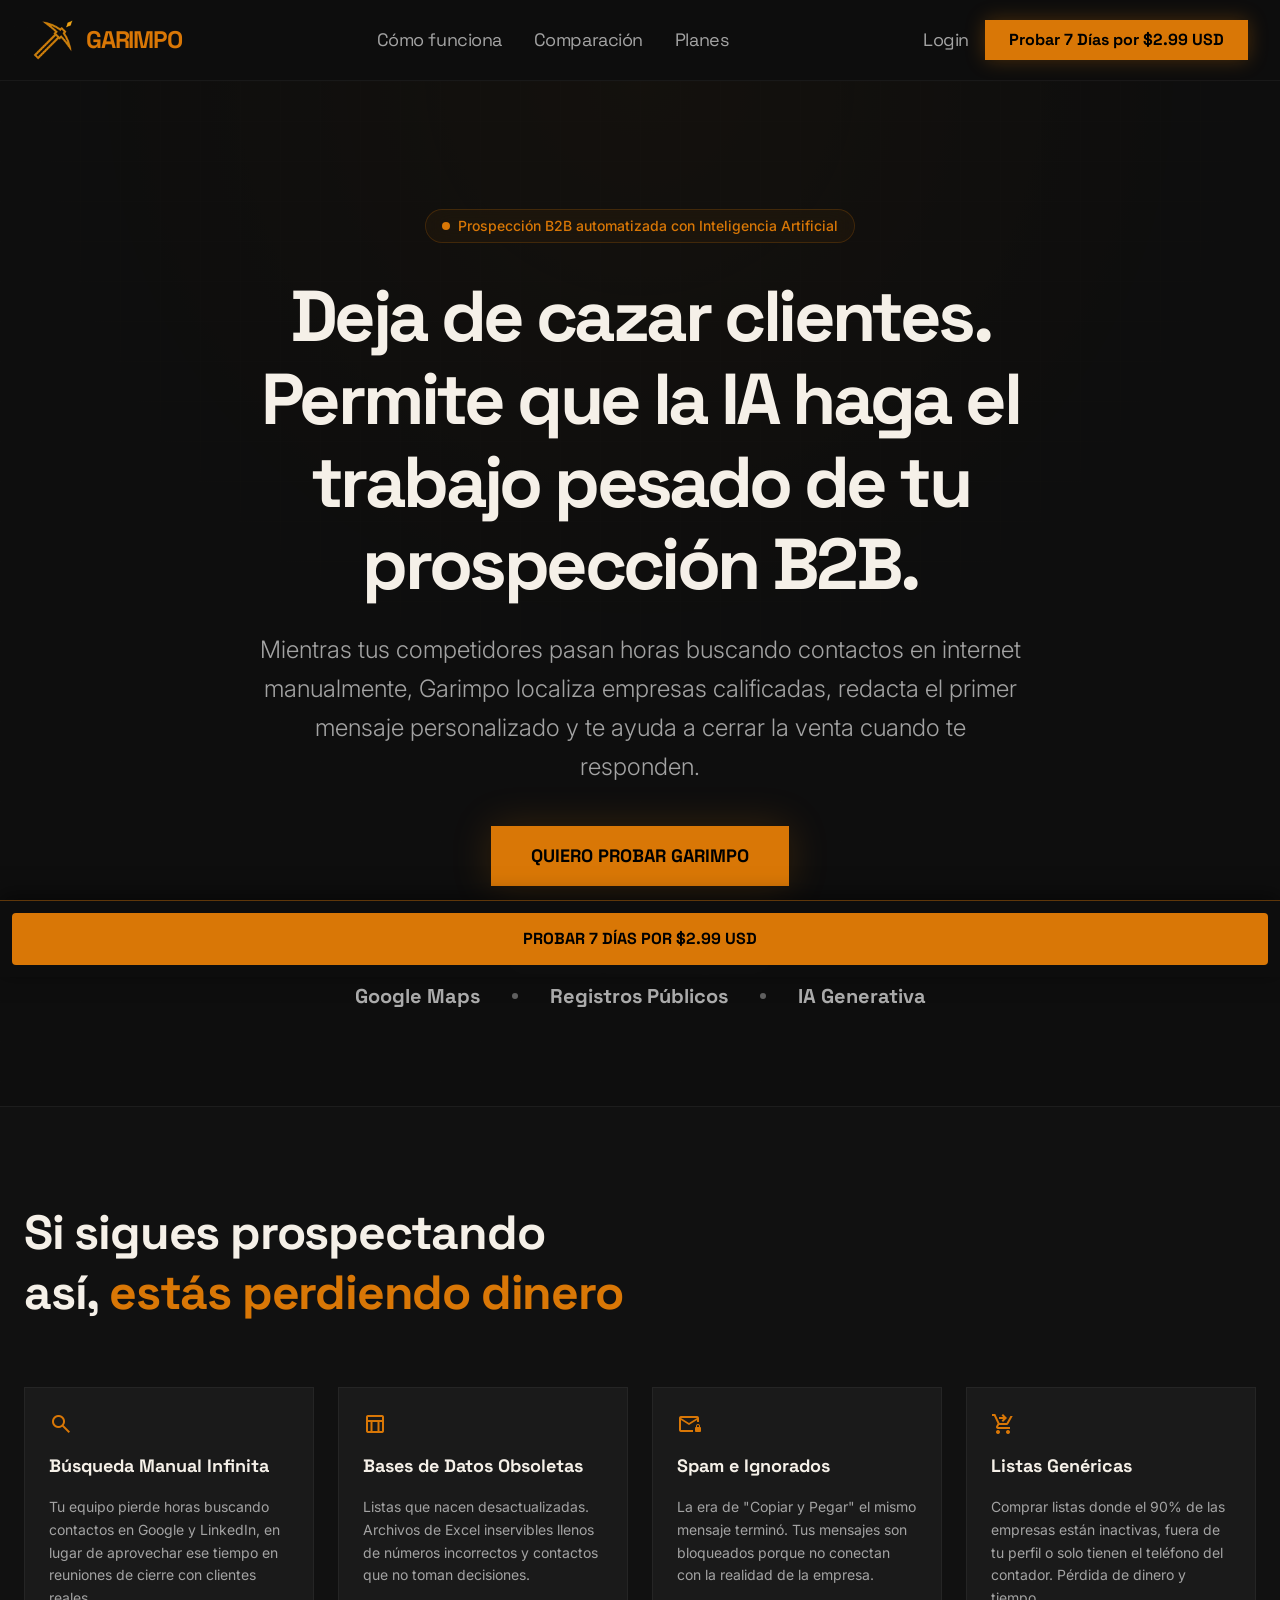
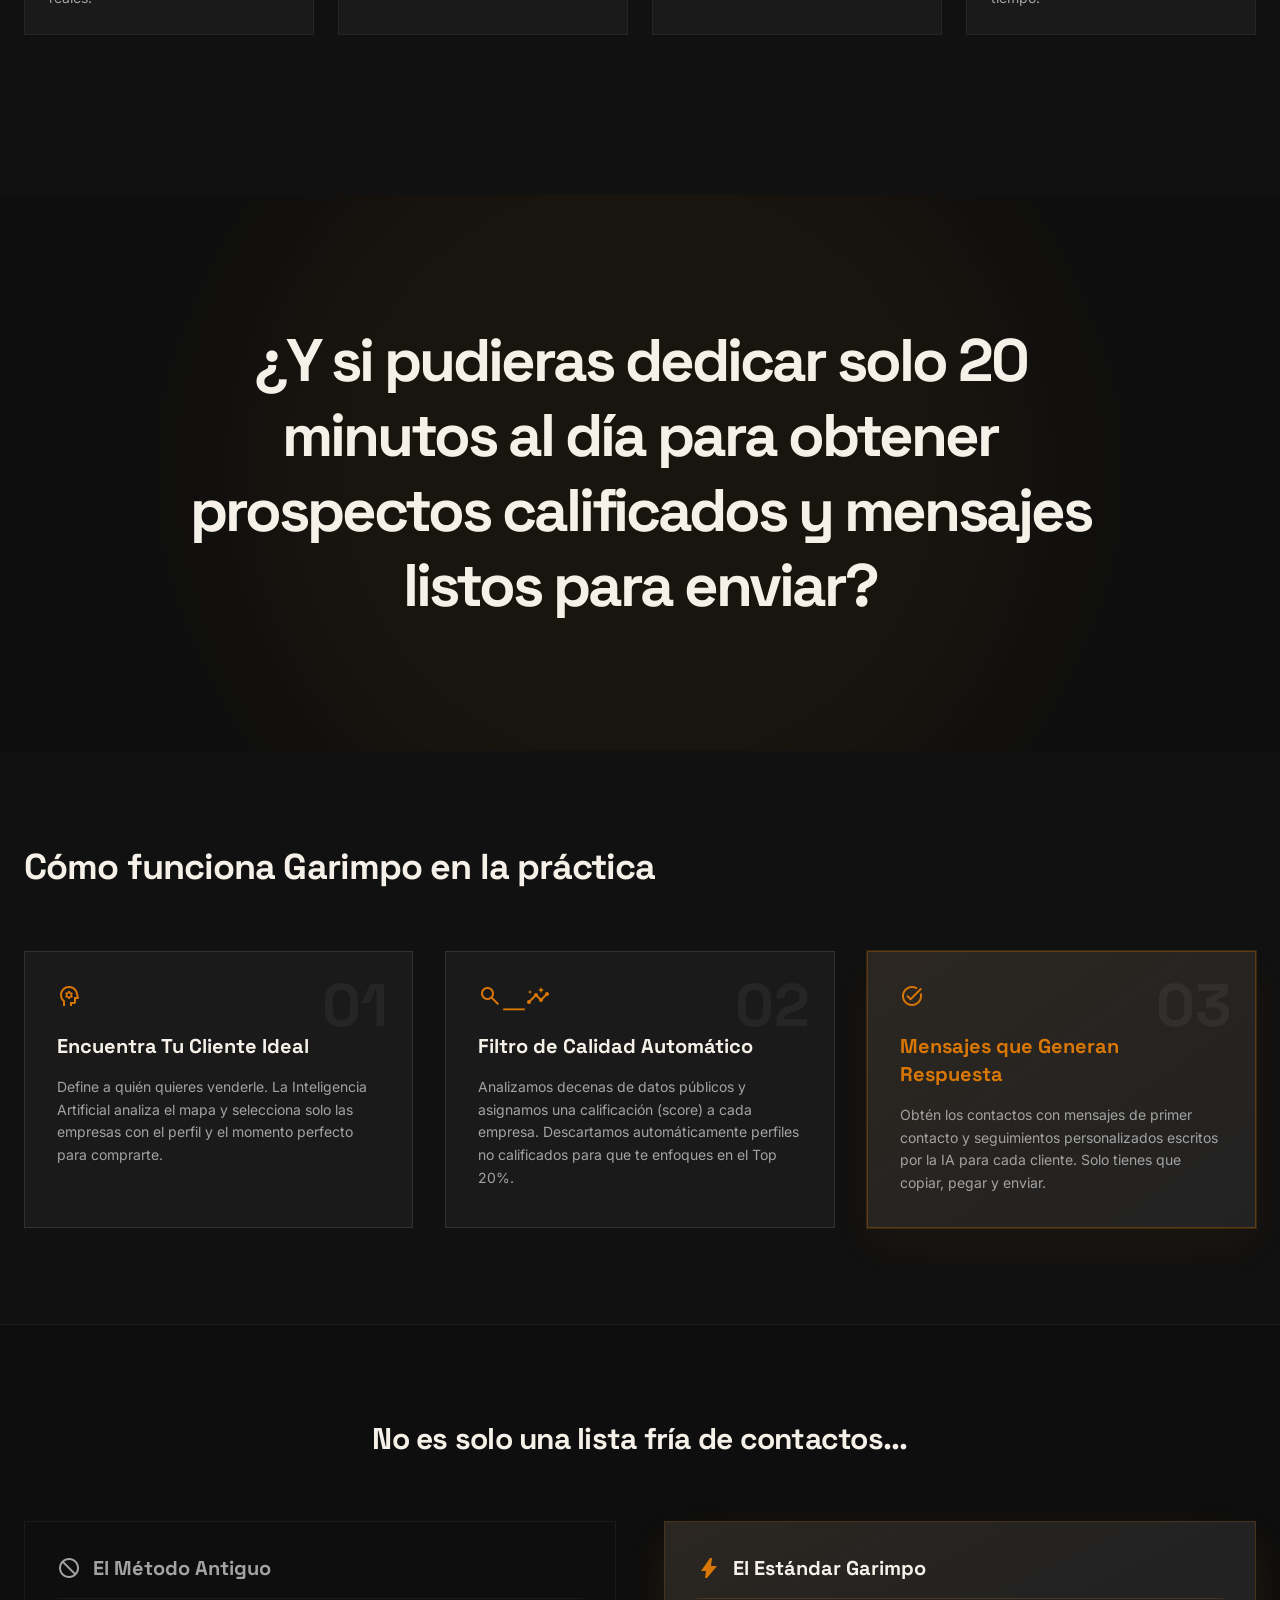
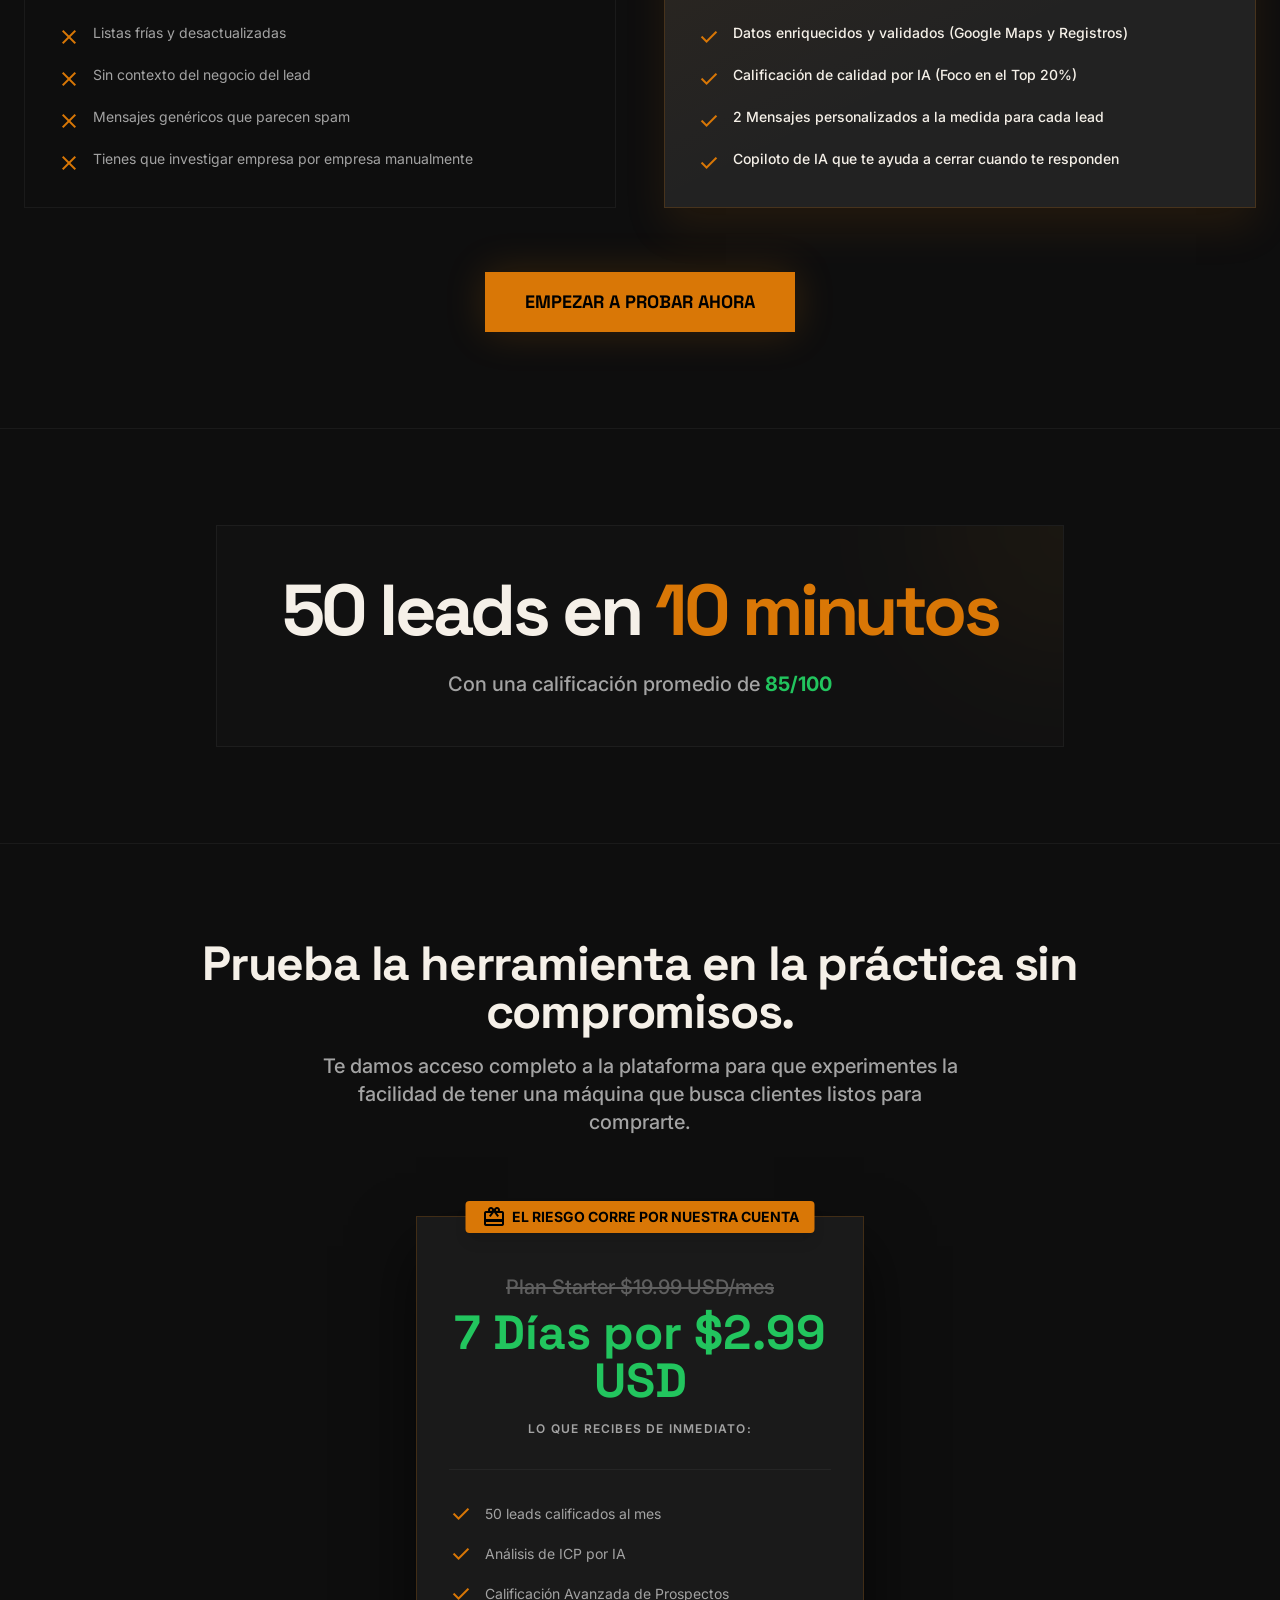
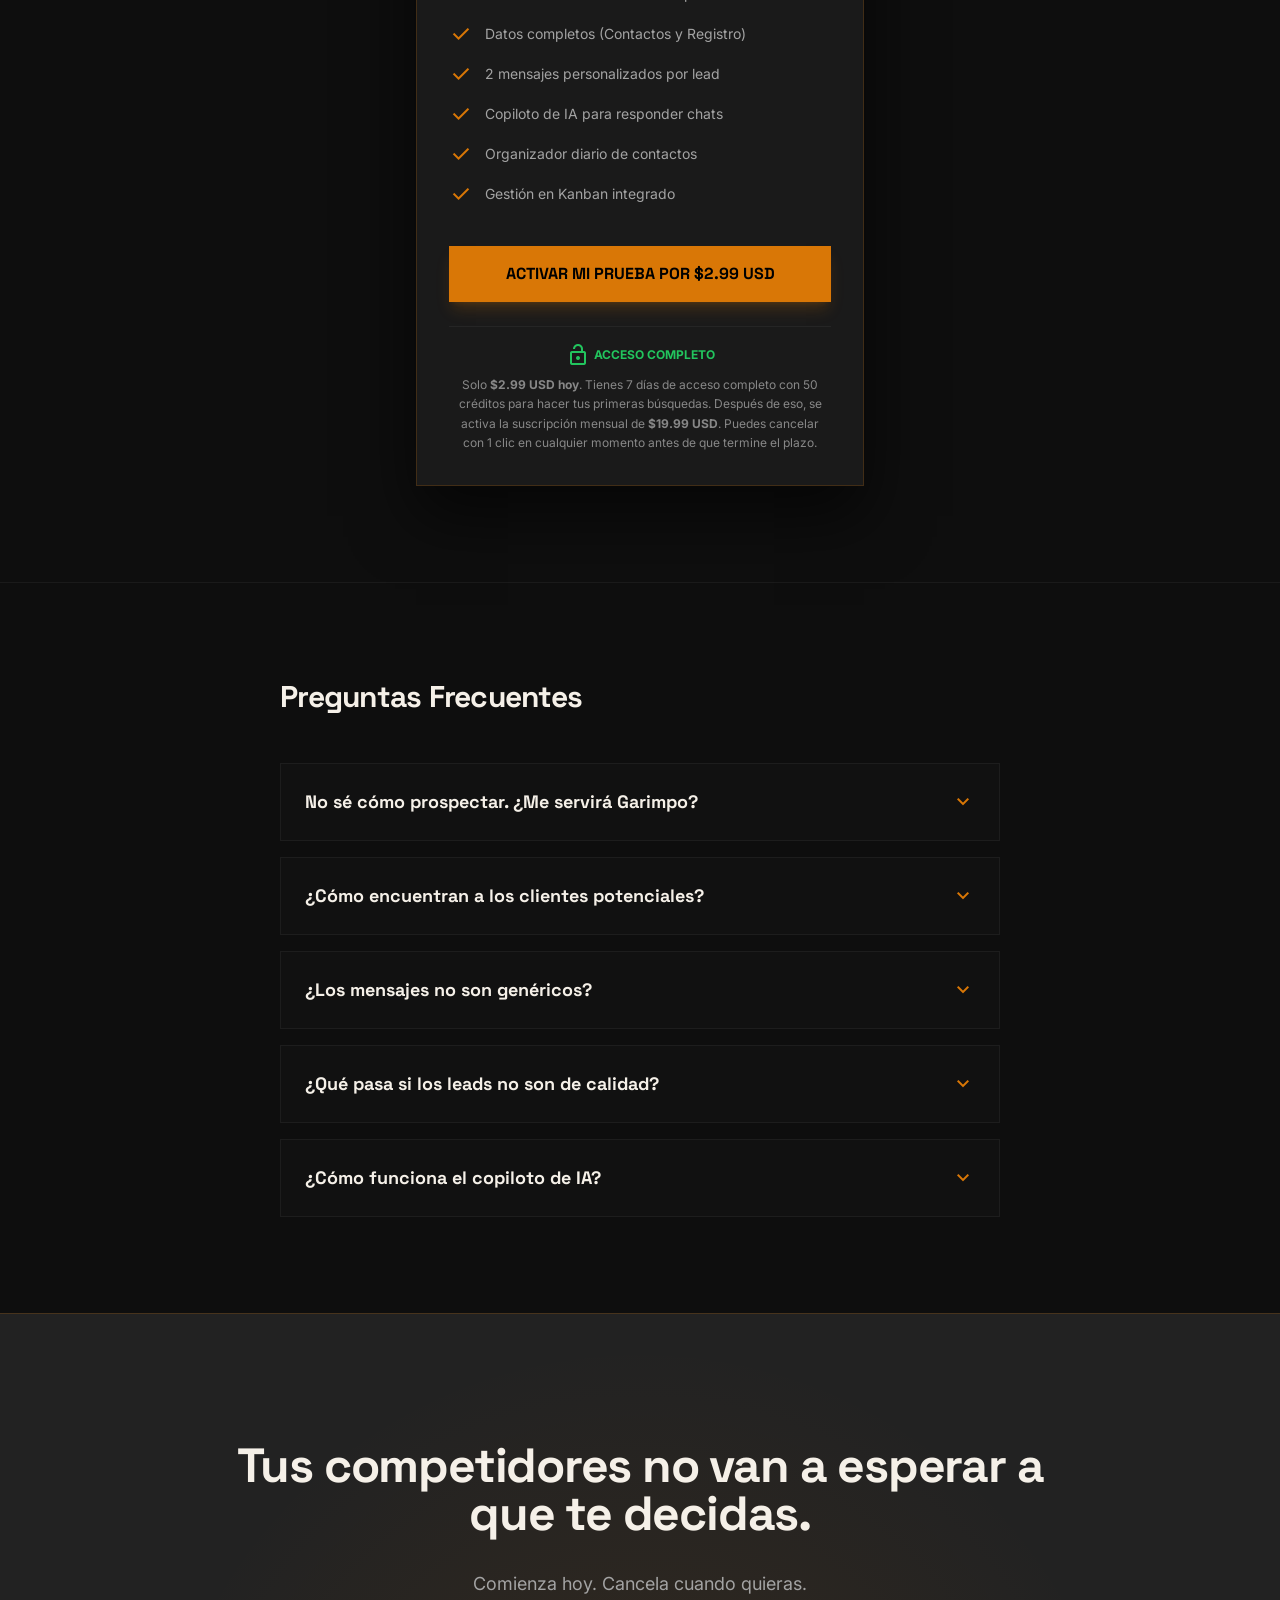
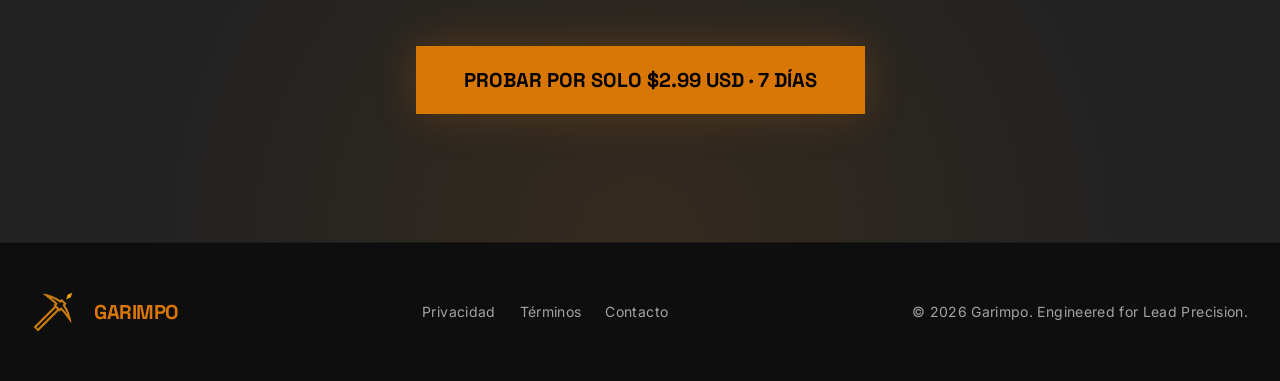
==== commit b402ef0f: "perf/accessibility: otimizacoes de desempenho e acessibilidade baseadas no PageSpeed" ====
--- a/es/index.html
+++ b/es/index.html
@@ -6,19 +6,7 @@
 <title>Garimpo - Prospección B2B con IA</title>
 <link rel="preconnect" href="https://connect.facebook.net" crossorigin>
 <link rel="dns-prefetch" href="https://connect.facebook.net">
-<!-- Meta Pixel Code (Mantenido el ID original de Facebook Ads) -->
-<script>
-!function(f,b,e,v,n,t,s)
-{if(f.fbq)return;n=f.fbq=function(){n.callMethod?
-n.callMethod.apply(n,arguments):n.queue.push(arguments)};
-if(!f._fbq)f._fbq=n;n.push=n;n.loaded=!0;n.version='2.0';
-n.queue=[];t=b.createElement(e);t.async=!0;
-t.src=v;s=b.getElementsByTagName(e)[0];
-s.parentNode.insertBefore(t,s)}(window, document,'script',
-'https://connect.facebook.net/en_US/fbevents.js');
-fbq('init', '930780446497215');
-fbq('track', 'PageView');
-</script>
+<!-- Meta Pixel Code (Carregamento postergado para otimização) -->
 <noscript><img height="1" width="1" style="display:none"
 src="https://www.facebook.com/tr?id=930780446497215&ev=PageView&noscript=1"
 /></noscript>
@@ -91,7 +79,7 @@
 <div class="flex flex-col sm:flex-row gap-4 mb-16">
 <a href="#pricing" onclick="if(typeof fbq === 'function') fbq('track', 'InitiateCheckout');" class="bg-primary text-on-primary font-headline font-bold text-lg py-4 px-10 hover:bg-primary-dim transition-all active:scale-95 shadow-[0_0_40px_rgba(217,119,6,0.2)] hover:shadow-[0_0_50px_rgba(217,119,6,0.4)] relative overflow-hidden group inline-block text-center cursor-pointer">QUIERO PROBAR GARIMPO</a>
 </div>
-<div class="flex flex-col items-center gap-4 opacity-60">
+<div class="flex flex-col items-center gap-4">
 <span class="text-xs text-on-surface-variant uppercase tracking-widest font-semibold">Impulsado por datos reales de</span>
 <div class="flex flex-wrap justify-center gap-8 items-center grayscale opacity-70">
 <span class="font-headline font-bold text-xl">Google Maps</span>
@@ -113,7 +101,7 @@
   </div>
   
   <div class="relative w-full max-w-[320px] md:max-w-[340px] aspect-[9/16] bg-surface-container-highest rounded-[2rem] md:rounded-[2.5rem] border-[6px] border-surface shadow-[0_30px_60px_rgba(217,119,6,0.15)] overflow-hidden ring-1 ring-white/10 group cursor-pointer" id="video-container">
-     <iframe id="demo-video-iframe" class="w-full h-full object-cover scale-[1.05] pointer-events-none" frameborder="0" allow="accelerometer; autoplay; clipboard-write; encrypted-media; gyroscope; picture-in-picture" allowfullscreen></iframe>
+     <iframe id="demo-video-iframe" title="Video de demostración de Garimpo Leads" class="w-full h-full object-cover scale-[1.05] pointer-events-none" frameborder="0" allow="accelerometer; autoplay; clipboard-write; encrypted-media; gyroscope; picture-in-picture" allowfullscreen></iframe>
 
      <div id="video-overlay" class="absolute inset-0 bg-black/40 backdrop-blur-[2px] flex flex-col items-center justify-center transition-opacity duration-300 z-10">
          <div class="w-20 h-20 bg-primary/90 rounded-full flex items-center justify-center shadow-[0_0_40px_rgba(217,119,6,0.6)] group-hover:scale-110 transition-transform duration-300">
@@ -206,7 +194,7 @@
 <div class="max-w-7xl mx-auto px-6">
 <h2 class="font-headline text-3xl font-bold tracking-tight mb-16 text-center">No es solo una lista fría de contactos...</h2>
 <div class="grid grid-cols-1 lg:grid-cols-2 gap-8 md:gap-12">
-<div class="bg-surface-container/30 border border-white/5 p-8 opacity-70">
+<div class="bg-surface-container/10 border border-white/5 p-8">
 <div class="flex items-center gap-3 mb-6 pb-4 border-b border-white/5">
 <span class="material-symbols-outlined text-on-surface-variant" data-icon="block">block</span>
 <h3 class="font-headline font-bold text-xl text-on-surface-variant">El Método Antiguo</h3>
@@ -267,7 +255,7 @@
 <span class="text-on-surface-variant text-xl line-through opacity-50 font-medium">Plan Starter $19.99 USD/mes</span>
 <span class="font-headline text-5xl font-bold text-[#22c55e]">7 Días por $2.99 USD</span>
 </div>
-<p class="text-xs text-on-surface-variant mt-4 uppercase tracking-widest font-semibold opacity-70">Lo que recibes de inmediato:</p>
+<p class="text-xs text-on-surface-variant mt-4 uppercase tracking-widest font-semibold">Lo que recibes de inmediato:</p>
 </div>
 <ul class="space-y-4 mb-10 text-sm text-on-surface-variant">
 <li class="flex items-center gap-3"><span class="material-symbols-outlined text-primary text-sm" data-icon="check">check</span>50 leads calificados al mes</li>
@@ -364,15 +352,7 @@
 <span class="font-['Inter'] text-sm tracking-wide text-on-surface-variant">© 2026 Garimpo. Engineered for Lead Precision.</span>
 </div>
 </footer>
-<script src="https://www.youtube.com/iframe_api" defer></script>
 <script>
-    let ytPlayer;
-    function onYouTubeIframeAPIReady() {
-        ytPlayer = new YT.Player('demo-video-iframe', {
-            events: {}
-        });
-    }
-
 	    function preserveTrackingParamsOnAppLinks() {
 	        const params = new URLSearchParams(window.location.search);
 	        if (!Array.from(params).length) return;
@@ -432,21 +412,37 @@
             }
         }
     });
+
+    // Carregamento postergado e assíncrono de scripts de terceiros (Facebook Pixel & Microsoft Clarity)
+    window.addEventListener('load', () => {
+        // Facebook Pixel (delay de 1s pós-onload)
+        setTimeout(() => {
+            !function(f,b,e,v,n,t,s)
+            {if(f.fbq)return;n=f.fbq=function(){n.callMethod?
+            n.callMethod.apply(n,arguments):n.queue.push(arguments)};
+            if(!f._fbq)f._fbq=n;n.push=n;n.loaded=!0;n.version='2.0';
+            n.queue=[];t=b.createElement(e);t.async=!0;
+            t.src=v;s=b.getElementsByTagName(e)[0];
+            s.parentNode.insertBefore(t,s)}(window, document,'script',
+            'https://connect.facebook.net/en_US/fbevents.js');
+            fbq('init', '930780446497215');
+            fbq('track', 'PageView');
+        }, 1000);
+
+        // Microsoft Clarity (delay de 1.5s pós-onload)
+        setTimeout(() => {
+            (function(c,l,a,r,i,t,y){
+                c[a]=c[a]||function(){(c[a].q=c[a].q||[]).push(arguments)};
+                t=l.createElement(r);t.async=1;t.src="https://www.clarity.ms/tag/"+i;
+                y=l.getElementsByTagName(r)[0];y.parentNode.insertBefore(t,y);
+            })(window, document, "clarity", "script", "wfaaklwsrl");
+        }, 1500);
+    });
 </script>
 <div id="sticky-cta-mobile" style="position: fixed; bottom: 0; left: 0; right: 0; padding: 12px; background: rgba(14, 14, 14, 0.95); backdrop-filter: blur(10px); border-top: 1px solid rgba(217, 119, 6, 0.4); z-index: 100; transform: translateY(100%); transition: transform 0.3s ease-out; display: flex; justify-content: center; align-items: center; box-shadow: 0 -4px 20px rgba(0,0,0,0.5);">
     <a href="https://www.garimpoleads.com.br/api/stripe/checkout-public-usd" onclick="if(typeof fbq === 'function') fbq('track', 'InitiateCheckout');" style="background-color: #D97706; color: #000; font-weight: 800; padding: 14px; width: 100%; text-align: center; font-family: 'Space Grotesk', sans-serif; text-decoration: none; font-size: 16px; border-radius: 4px;">
         PROBAR 7 DÍAS POR $2.99 USD
     </a>
 </div>
-
-<!-- Microsoft Clarity Code -->
-<script type="text/javascript">
-    (function(c,l,a,r,i,t,y){
-        c[a]=c[a]||function(){(c[a].q=c[a].q||[]).push(arguments)};
-        t=l.createElement(r);t.async=1;t.src="https://www.clarity.ms/tag/"+i;
-        y=l.getElementsByTagName(r)[0];y.parentNode.insertBefore(t,y);
-    })(window, document, "clarity", "script", "wfaaklwsrl");
-</script>
-<!-- End Microsoft Clarity Code -->
 </body>
 </html>
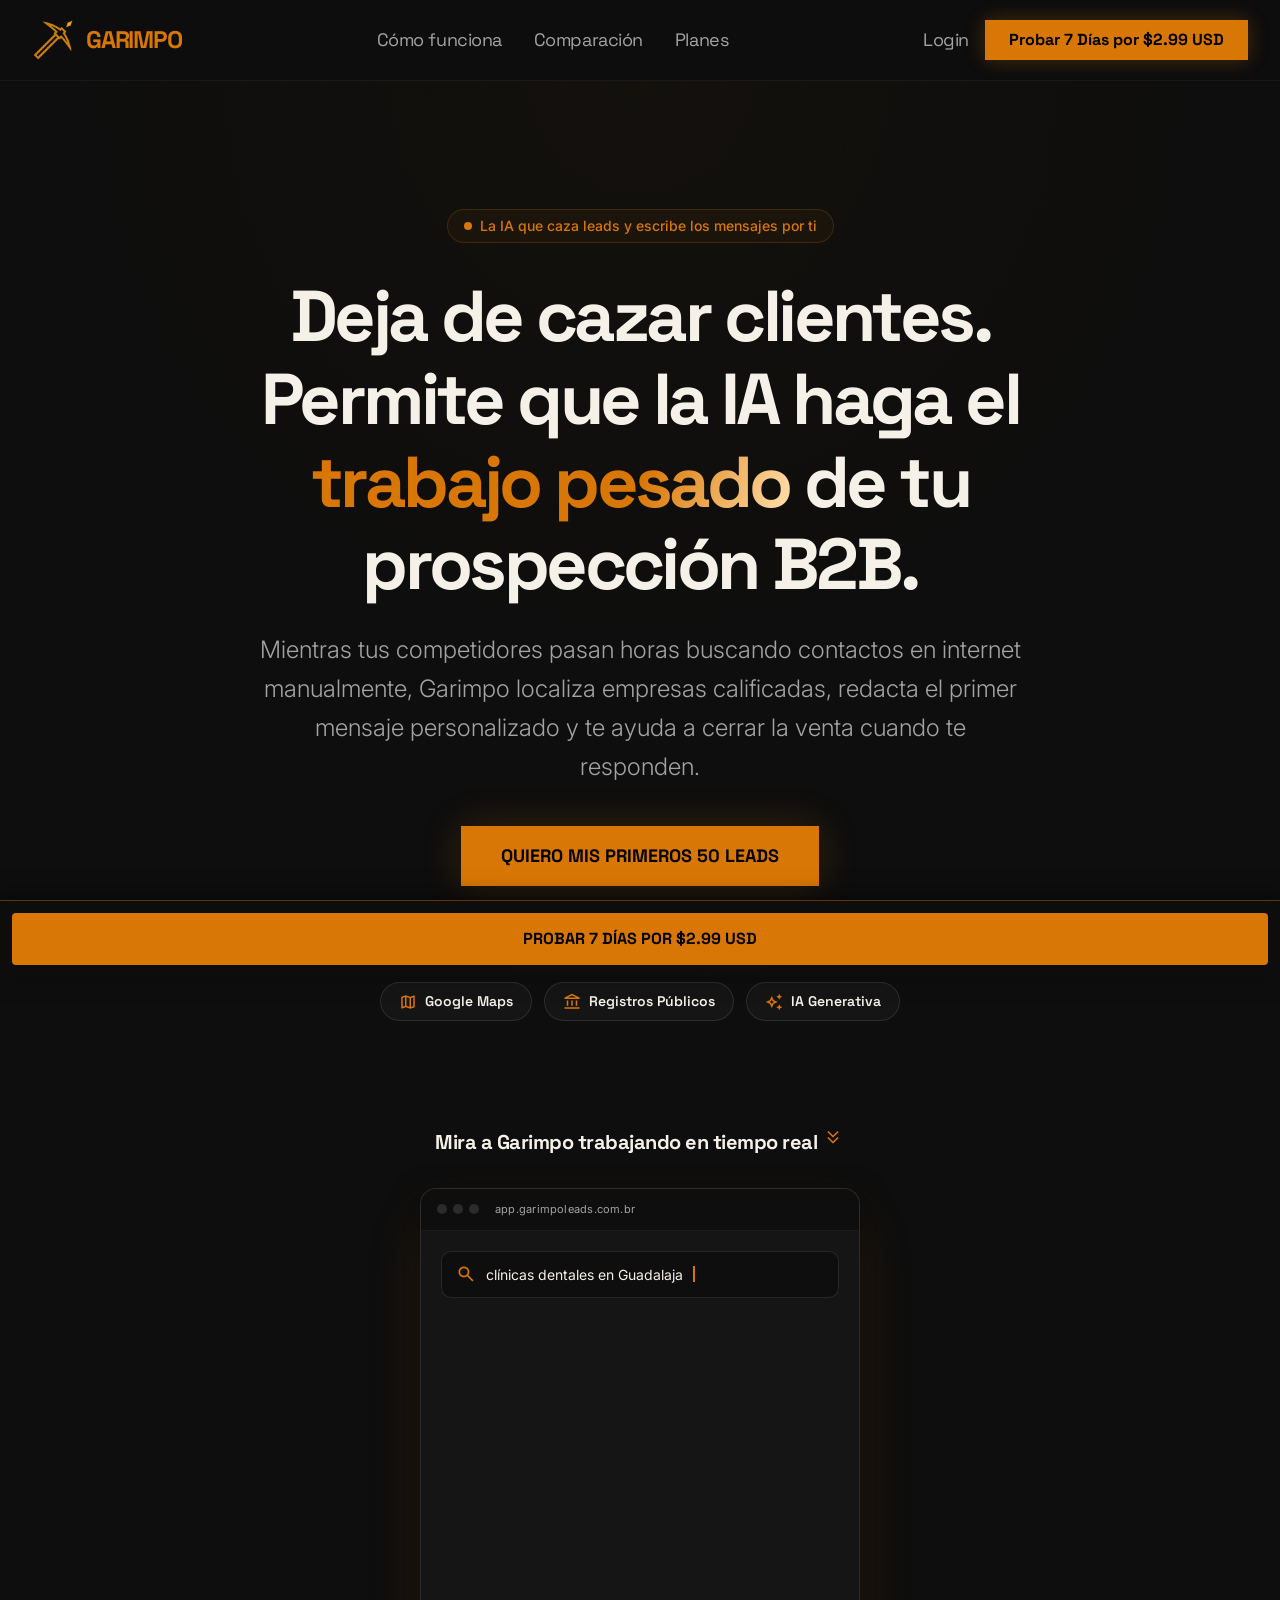
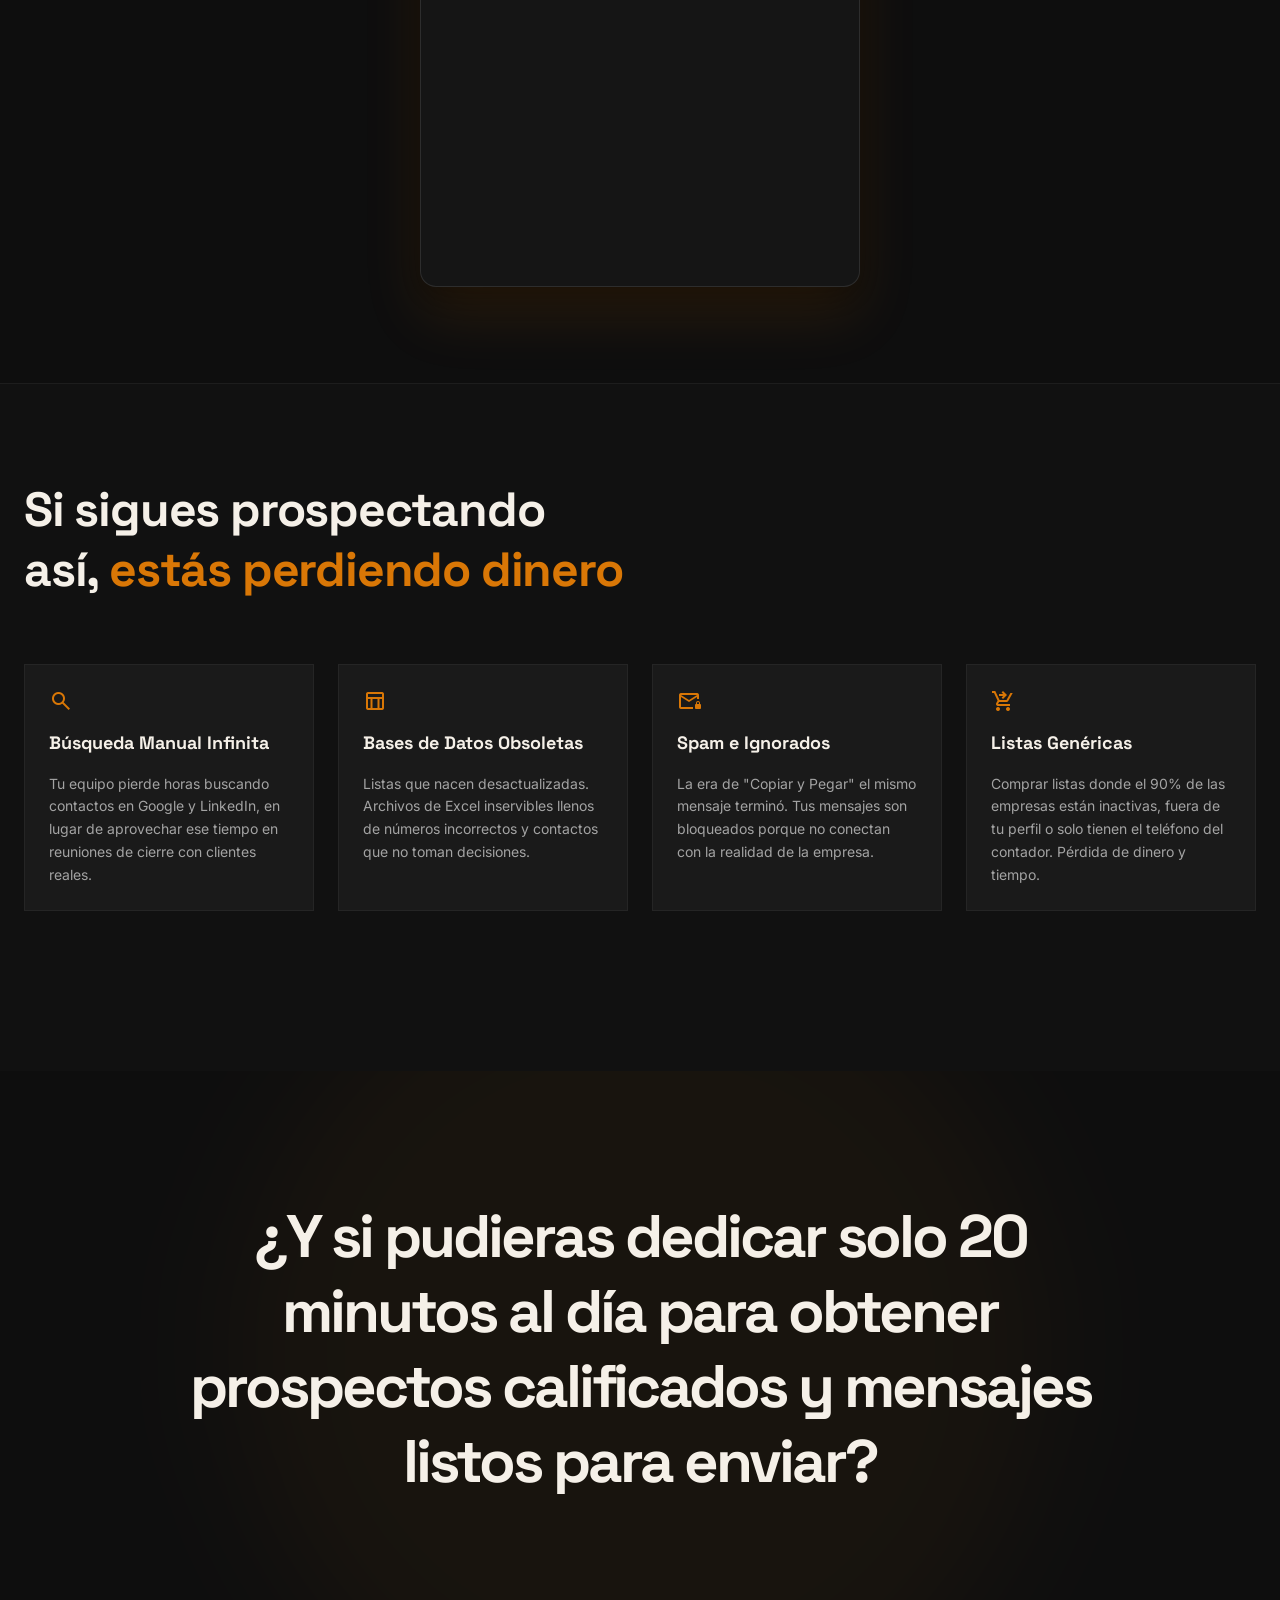
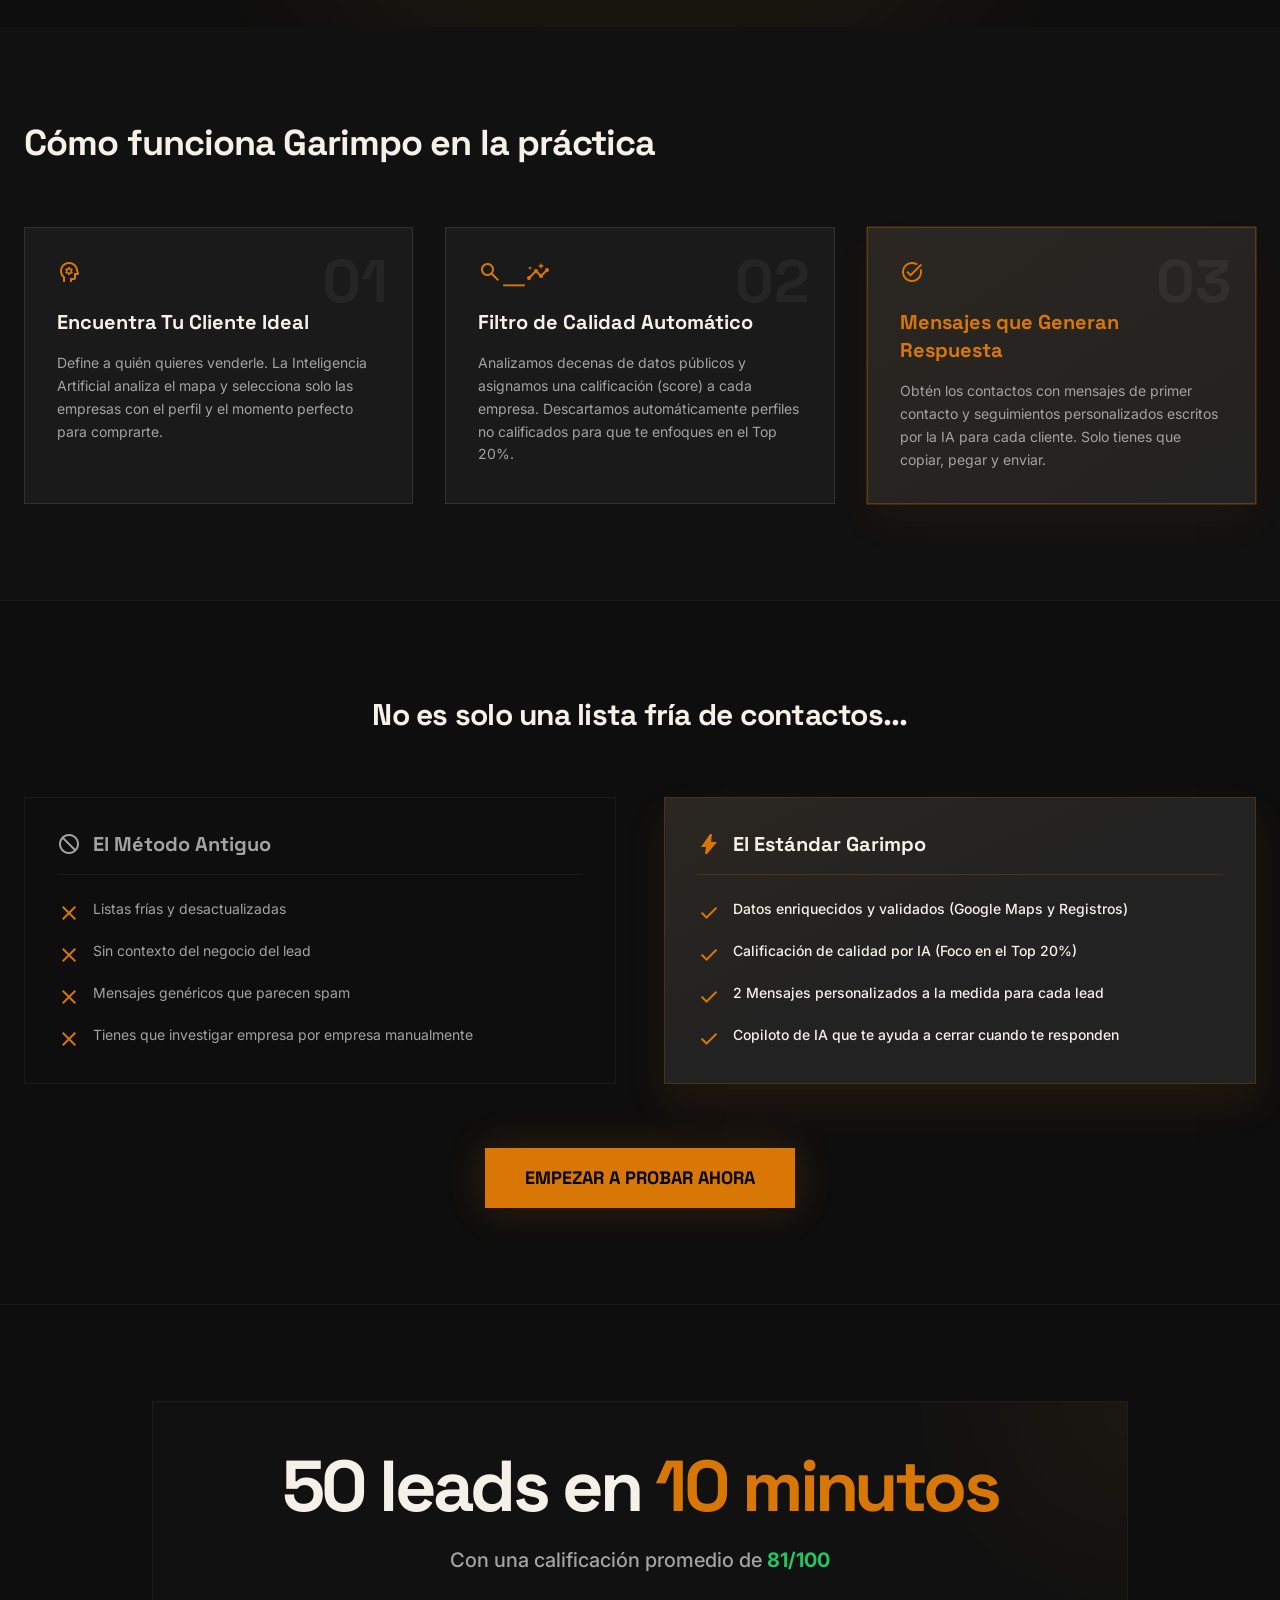
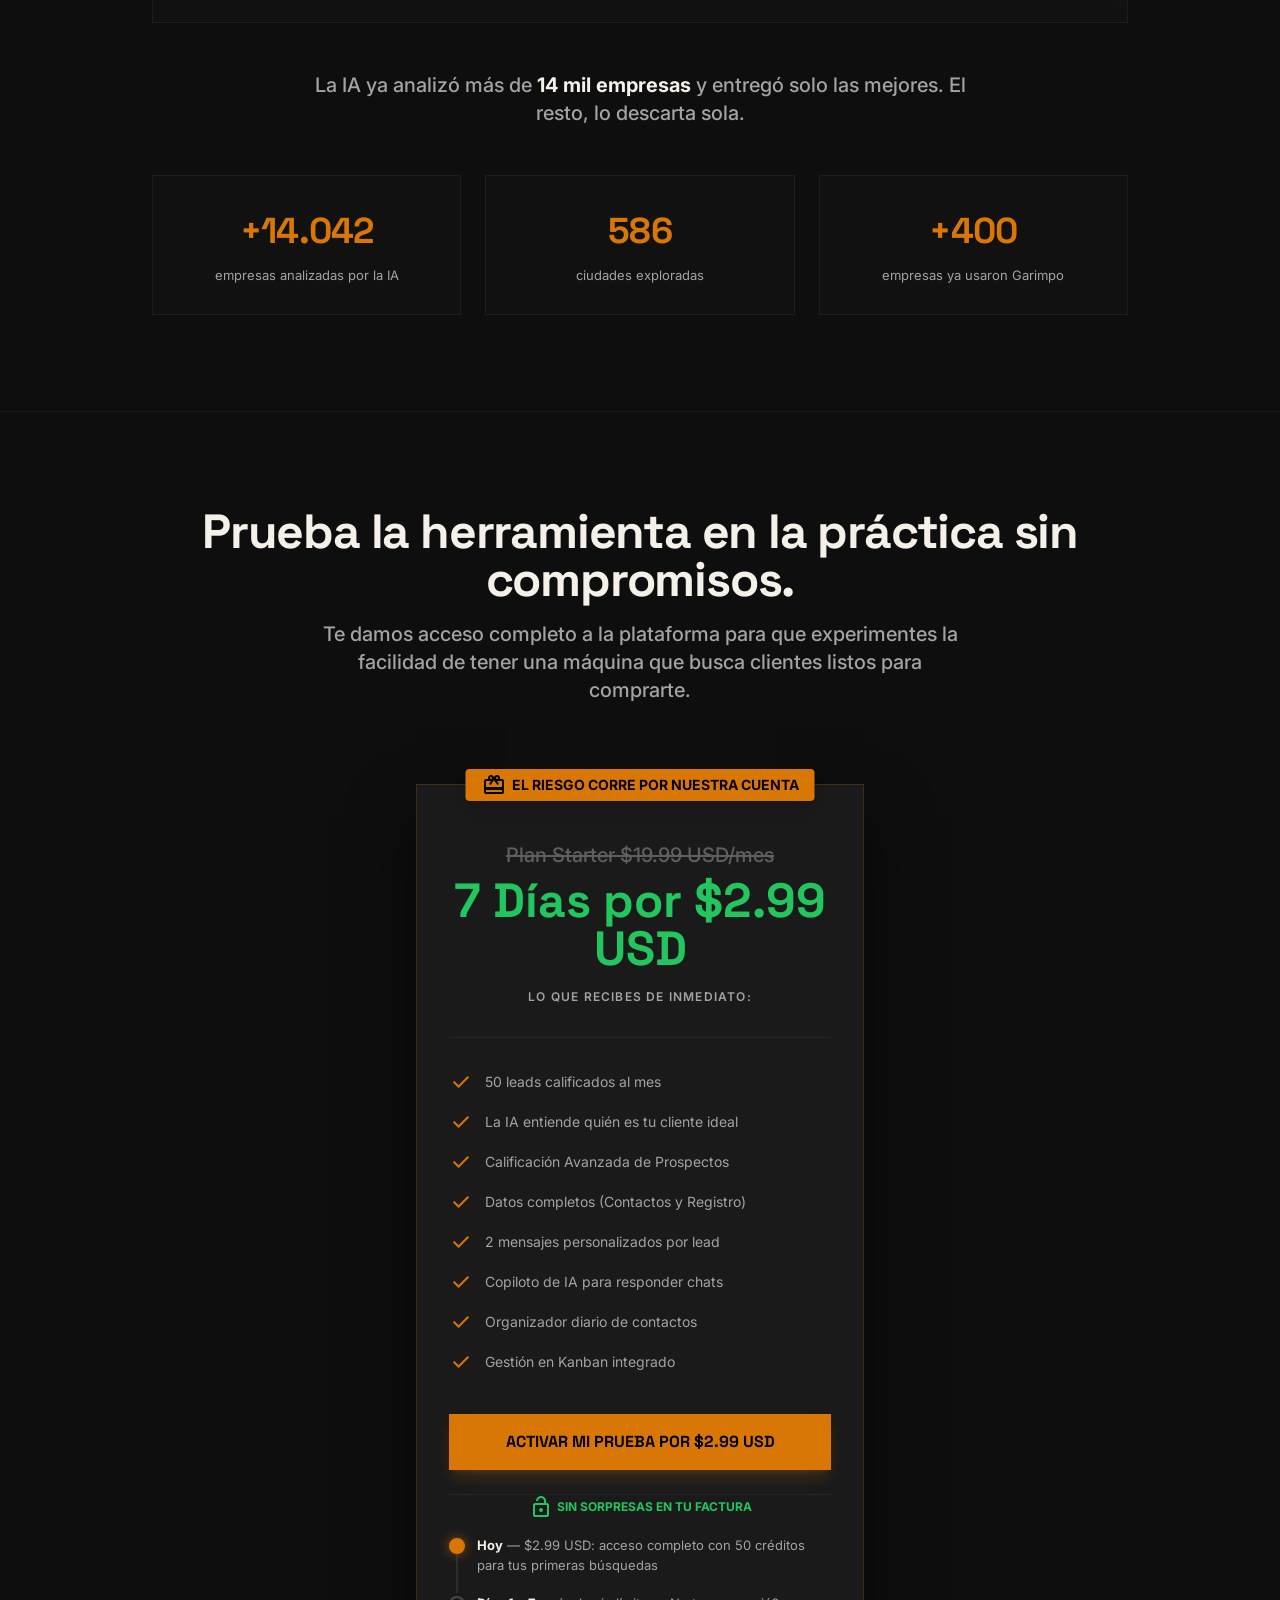
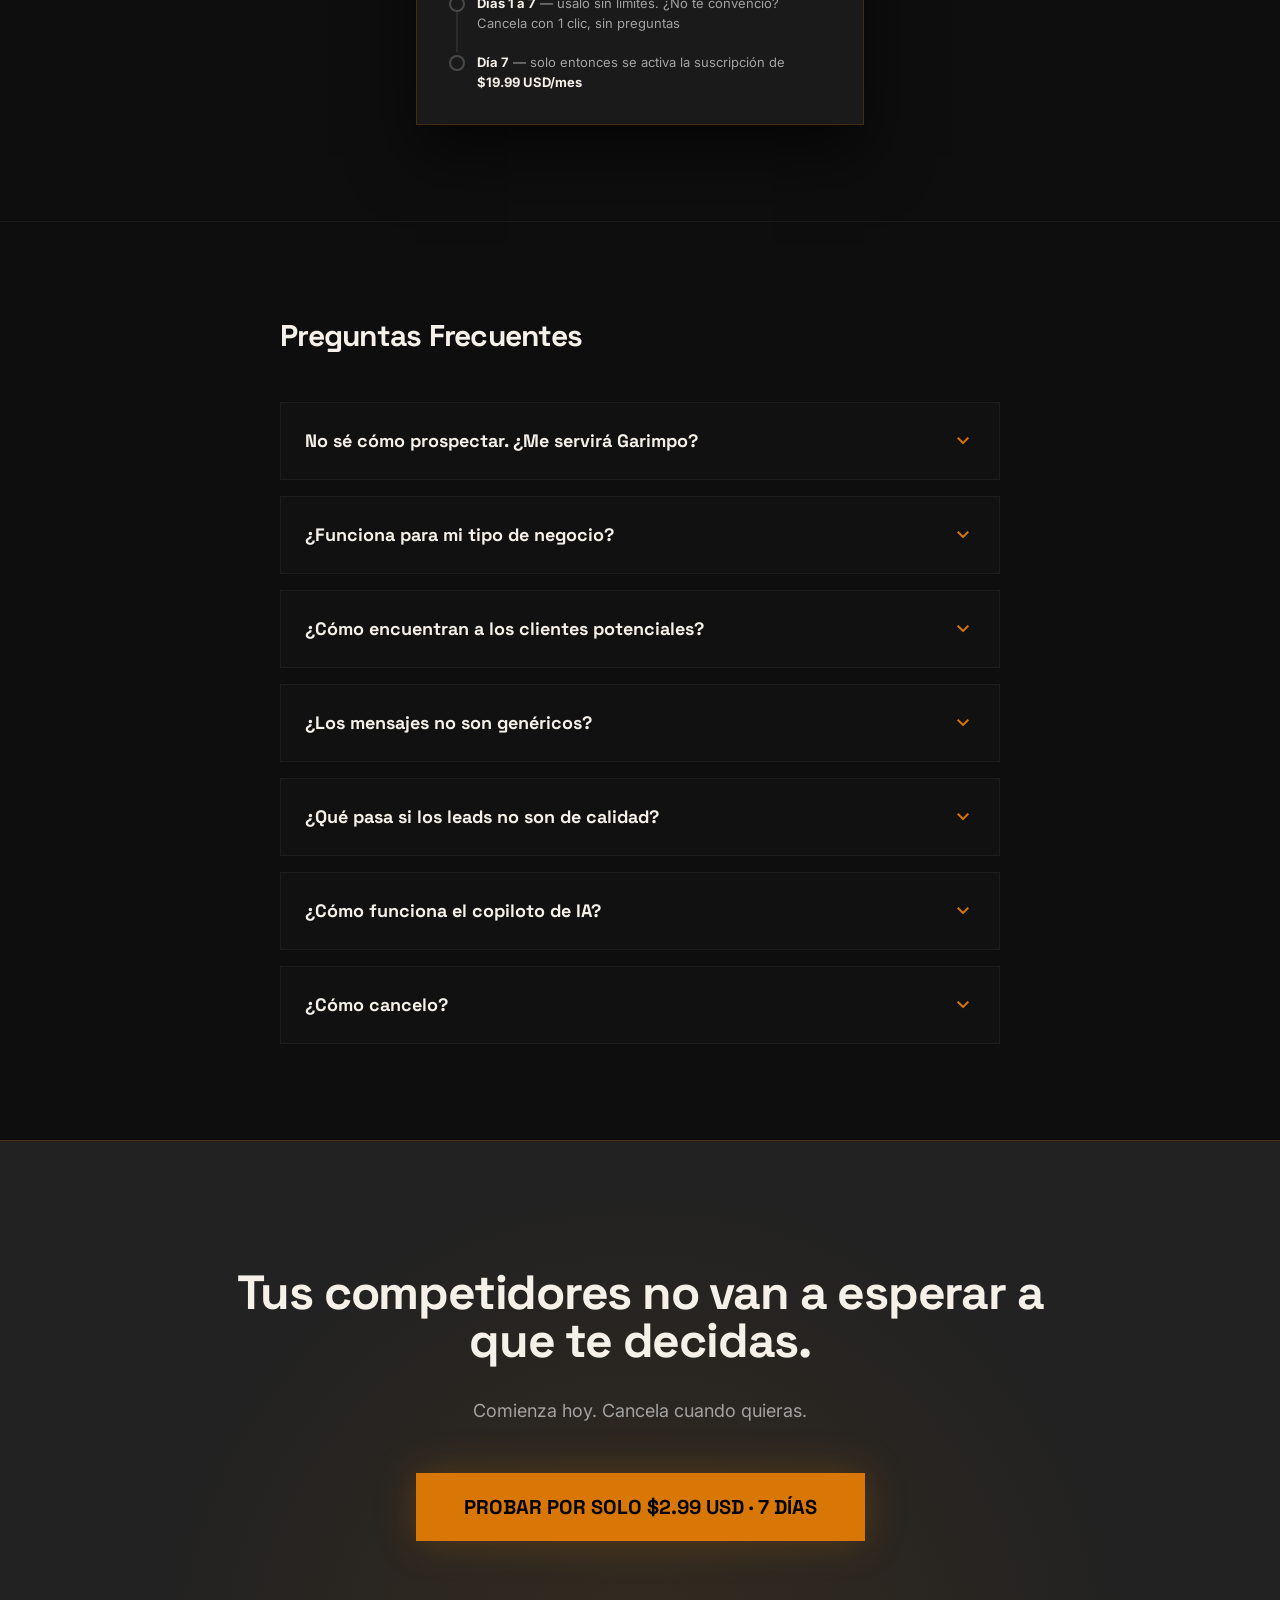
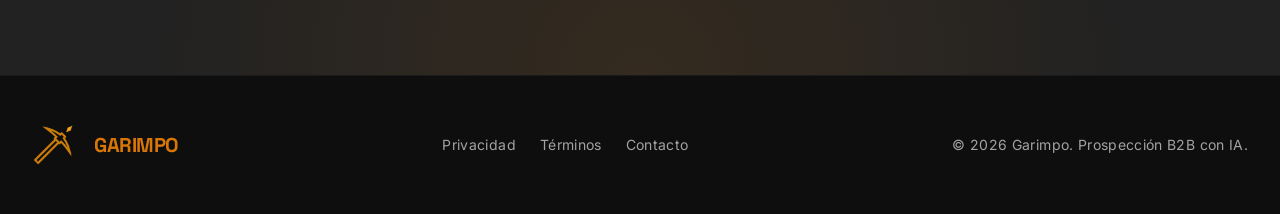
==== commit 33ad3cae: "feat: redesign da LP — demo viva, animações, números reais e copy refinada - Remove vídeo do YouTube" ====
--- a/es/index.html
+++ b/es/index.html
@@ -32,6 +32,110 @@
         100% { transform: scale(0.8); box-shadow: 0 0 0 0 rgba(217, 119, 6, 0); }
     }
     .data-pulse { animation: pulse-ring 2s infinite; }
+
+    /* ===== Entrada do hero ===== */
+    @keyframes rise-in { from { opacity: 0; transform: translateY(18px); } to { opacity: 1; transform: none; } }
+    .hero-enter > * { opacity: 0; animation: rise-in .7s cubic-bezier(.2,.7,.3,1) forwards; }
+    .hero-enter > *:nth-child(1) { animation-delay: .05s; }
+    .hero-enter > *:nth-child(2) { animation-delay: .18s; }
+    .hero-enter > *:nth-child(3) { animation-delay: .32s; }
+    .hero-enter > *:nth-child(4) { animation-delay: .46s; }
+    .hero-enter > *:nth-child(5) { animation-delay: .6s; }
+
+    /* ===== Reveal ao rolar ===== */
+    .reveal { opacity: 0; transform: translateY(24px); transition: opacity .7s cubic-bezier(.2,.7,.3,1), transform .7s cubic-bezier(.2,.7,.3,1); }
+    .reveal.is-visible { opacity: 1; transform: none; }
+    .stagger > * { opacity: 0; transform: translateY(24px); transition: opacity .7s cubic-bezier(.2,.7,.3,1), transform .7s cubic-bezier(.2,.7,.3,1); }
+    .stagger.is-visible > * { opacity: 1; transform: none; }
+    .stagger.is-visible > *:nth-child(2) { transition-delay: .1s; }
+    .stagger.is-visible > *:nth-child(3) { transition-delay: .2s; }
+    .stagger.is-visible > *:nth-child(4) { transition-delay: .3s; }
+
+    /* ===== Brilho nos CTAs ===== */
+    .cta-shine { position: relative; overflow: hidden; }
+    .cta-shine::after { content: ''; position: absolute; top: 0; left: -75%; width: 50%; height: 100%; background: linear-gradient(105deg, transparent, rgba(255,255,255,.3), transparent); transform: skewX(-20deg); pointer-events: none; }
+    @keyframes shine-loop { 0% { left: -75%; } 14% { left: 125%; } 100% { left: 125%; } }
+    .cta-shine::after { animation: shine-loop 5.5s ease 1.5s infinite; }
+
+    /* ===== Destaque com brilho no headline ===== */
+    .headline-shine {
+        background: linear-gradient(110deg, #d97706 35%, #ffd9a0 50%, #d97706 65%);
+        background-size: 200% 100%;
+        -webkit-background-clip: text;
+        background-clip: text;
+        -webkit-text-fill-color: transparent;
+        color: #d97706;
+        animation: text-shine 5.5s ease 1.5s infinite;
+    }
+    @keyframes text-shine { 0% { background-position: 120% 0; } 30% { background-position: -80% 0; } 100% { background-position: -80% 0; } }
+
+    /* ===== Chips de fontes de dados ===== */
+    .src-chip { display: inline-flex; align-items: center; gap: 8px; padding: 8px 18px; border: 1px solid rgba(255,255,255,.1); background: rgba(255,255,255,.03); border-radius: 999px; font-family: 'Space Grotesk', sans-serif; font-weight: 600; font-size: 14px; color: #f5f0e8; }
+    .src-chip .material-symbols-outlined { font-size: 18px; color: #d97706; }
+
+    /* ===== Demo viva ===== */
+    .demo-shell { width: 100%; max-width: 440px; background: #151515; border: 1px solid rgba(255,255,255,.1); border-radius: 16px; box-shadow: 0 30px 60px rgba(217,119,6,.12), 0 10px 30px rgba(0,0,0,.5); overflow: hidden; }
+    .demo-chrome { display: flex; align-items: center; gap: 6px; padding: 12px 16px; background: #0e0e0e; border-bottom: 1px solid rgba(255,255,255,.06); }
+    .demo-dot { width: 10px; height: 10px; border-radius: 999px; background: rgba(255,255,255,.12); }
+    .demo-url { margin-left: 10px; font-size: 11px; color: #a3a3a3; font-family: 'Inter', sans-serif; letter-spacing: .02em; }
+    .demo-body { padding: 20px; }
+    .demo-search { display: flex; align-items: center; gap: 10px; background: #0e0e0e; border: 1px solid rgba(255,255,255,.1); border-radius: 10px; padding: 12px 14px; font-size: 14px; color: #f5f0e8; min-height: 46px; }
+    .demo-search .material-symbols-outlined { font-size: 20px; color: #d97706; }
+    .demo-caret { display: inline-block; width: 2px; height: 1.1em; background: #d97706; vertical-align: text-bottom; animation: caret-blink 1s steps(1) infinite; }
+    @keyframes caret-blink { 50% { opacity: 0; } }
+    .demo-status { font-size: 12px; color: #a3a3a3; margin: 12px 2px 0; min-height: 18px; display: flex; align-items: center; gap: 8px; }
+    .demo-status.working::before { content: ''; width: 8px; height: 8px; border-radius: 999px; background: #d97706; animation: pulse-ring 1.4s infinite; flex-shrink: 0; }
+    .demo-lead { margin-top: 14px; background: #1a1a1a; border: 1px solid rgba(217,119,6,.25); border-radius: 12px; padding: 16px; opacity: 0; transform: translateY(14px); transition: opacity .5s ease, transform .5s ease; }
+    .demo-lead.show { opacity: 1; transform: none; }
+    .demo-lead-head { display: flex; align-items: center; gap: 12px; }
+    .demo-avatar { width: 42px; height: 42px; border-radius: 10px; background: rgba(217,119,6,.15); color: #d97706; display: flex; align-items: center; justify-content: center; font-family: 'Space Grotesk', sans-serif; font-weight: 700; font-size: 15px; flex-shrink: 0; }
+    .demo-lead-name { font-family: 'Space Grotesk', sans-serif; font-weight: 700; font-size: 15px; color: #f5f0e8; }
+    .demo-lead-sub { font-size: 12px; color: #a3a3a3; margin-top: 2px; }
+    .demo-score { position: relative; width: 48px; height: 48px; margin-left: auto; flex-shrink: 0; }
+    .demo-score svg { width: 48px; height: 48px; transform: rotate(-90deg); }
+    .demo-score circle { fill: none; stroke-width: 4; }
+    .demo-score .ring-track { stroke: rgba(255,255,255,.08); }
+    .demo-score .ring-fill { stroke: #22c55e; stroke-linecap: round; stroke-dasharray: 113.1; stroke-dashoffset: 113.1; }
+    .demo-score span { position: absolute; inset: 0; display: flex; align-items: center; justify-content: center; font-family: 'Space Grotesk', sans-serif; font-weight: 700; font-size: 14px; color: #22c55e; }
+    .demo-chips { display: flex; flex-wrap: wrap; gap: 6px; margin-top: 14px; }
+    .demo-chip { display: inline-flex; align-items: center; gap: 5px; font-size: 11px; color: #a3a3a3; border: 1px solid rgba(255,255,255,.1); border-radius: 999px; padding: 4px 10px; }
+    .demo-chip .material-symbols-outlined { font-size: 13px; color: #d97706; }
+    .demo-context { margin-top: 14px; background: rgba(217,119,6,.05); border: 1px solid rgba(217,119,6,.15); border-radius: 10px; padding: 10px 12px; opacity: 0; transform: translateY(8px); transition: opacity .45s ease, transform .45s ease; }
+    .demo-context.show { opacity: 1; transform: none; }
+    .demo-context ul { margin: 6px 0 0; padding: 0; list-style: none; }
+    .demo-context li { font-size: 12px; color: #a3a3a3; line-height: 1.5; display: flex; gap: 6px; }
+    .demo-context li::before { content: '•'; color: #d97706; }
+    .demo-msg-label { display: flex; align-items: center; gap: 6px; font-size: 11px; font-weight: 600; color: #d97706; text-transform: uppercase; letter-spacing: .08em; margin-top: 16px; }
+    .demo-msg-label .material-symbols-outlined { font-size: 15px; }
+    .demo-context .demo-msg-label { margin-top: 0; }
+    .demo-queue { margin-top: 14px; padding-top: 12px; border-top: 1px dashed rgba(255,255,255,.1); font-size: 11px; color: #a3a3a3; display: flex; align-items: center; gap: 6px; flex-wrap: wrap; opacity: 0; transition: opacity .5s ease; }
+    .demo-queue.show { opacity: 1; }
+    .demo-queue .material-symbols-outlined { font-size: 14px; color: #d97706; }
+    .demo-queue b { color: #22c55e; font-weight: 700; }
+    .demo-msg { margin-top: 8px; background: #0e0e0e; border: 1px solid rgba(255,255,255,.08); border-radius: 10px; padding: 12px 14px; font-size: 13px; line-height: 1.6; color: #f5f0e8; min-height: 110px; }
+    .demo-actions { display: flex; justify-content: flex-end; margin-top: 12px; }
+    .demo-copy { display: inline-flex; align-items: center; gap: 6px; font-family: 'Space Grotesk', sans-serif; font-weight: 700; font-size: 12px; color: #000; background: #d97706; border-radius: 6px; padding: 8px 14px; }
+    .demo-copy .material-symbols-outlined { font-size: 15px; }
+
+    /* ===== Strip de números reais ===== */
+    .stat-card { background: #111; border: 1px solid rgba(255,255,255,.05); padding: 28px 20px; text-align: center; display: flex; flex-direction: column; gap: 8px; }
+    .stat-num { font-family: 'Space Grotesk', sans-serif; font-weight: 700; font-size: 36px; letter-spacing: -.02em; color: #d97706; }
+    .stat-label { font-size: 13px; color: #a3a3a3; }
+
+    /* ===== Timeline do trial ===== */
+    .tl-item { position: relative; padding-left: 28px; padding-bottom: 18px; font-size: 13px; color: #a3a3a3; line-height: 1.55; text-align: left; }
+    .tl-item:last-child { padding-bottom: 0; }
+    .tl-item::before { content: ''; position: absolute; left: 7px; top: 18px; bottom: 0; width: 2px; background: rgba(255,255,255,.08); }
+    .tl-item:last-child::before { display: none; }
+    .tl-dot { position: absolute; left: 0; top: 3px; width: 16px; height: 16px; border-radius: 999px; border: 2px solid rgba(255,255,255,.2); background: #1a1a1a; }
+    .tl-dot-active { border-color: #d97706; background: #d97706; box-shadow: 0 0 12px rgba(217,119,6,.6); }
+    .tl-item strong { color: #f5f0e8; }
+
+    /* ===== Acessibilidade: reduz movimento ===== */
+    @media (prefers-reduced-motion: reduce) {
+        .hero-enter > *, .reveal, .stagger > * { opacity: 1 !important; transform: none !important; animation: none !important; transition: none !important; }
+        .cta-shine::after, .demo-caret, .data-pulse, .demo-status.working::before, .headline-shine { animation: none !important; }
+    }
 </style>
 </head>
 <body class="bg-surface text-on-surface font-body antialiased selection:bg-primary selection:text-on-primary">
@@ -62,68 +166,92 @@
 <!-- 1. HERO -->
 <section class="relative pt-8 pb-10 md:pt-32 md:pb-24 overflow-hidden flex flex-col items-center justify-center min-h-[70vh] md:min-h-[85vh]">
 <div class="absolute inset-0 z-0 opacity-20" style="background-image: radial-gradient(circle at 50% 0%, rgba(217, 119, 6, 0.15) 0%, transparent 50%), linear-gradient(to right, rgba(255,255,255,0.02) 1px, transparent 1px), linear-gradient(to bottom, rgba(255,255,255,0.02) 1px, transparent 1px); background-size: 100% 100%, 40px 40px, 40px 40px;"></div>
-<div class="relative z-10 w-full max-w-5xl mx-auto px-2 sm:px-6 text-center flex flex-col items-center">
+<div class="relative z-10 w-full max-w-5xl mx-auto px-2 sm:px-6 text-center flex flex-col items-center hero-enter">
 <div class="inline-flex items-center gap-2 px-4 py-1.5 rounded-full border border-primary/20 bg-primary/5 backdrop-blur-md mb-6 md:mb-8 mt-4 md:mt-0">
 <div class="w-2 h-2 rounded-full bg-primary data-pulse"></div>
-<span class="text-xs md:text-sm font-medium text-primary">Prospección B2B automatizada con Inteligencia Artificial</span>
+<span class="text-xs md:text-sm font-medium text-primary">La IA que caza leads y escribe los mensajes por ti</span>
 </div>
 <h1 class="font-headline text-[9.2vw] min-[400px]:text-4xl sm:text-5xl md:text-6xl lg:text-7xl font-bold tracking-tighter leading-[1.15] mb-6 w-full max-w-full md:max-w-4xl text-on-surface">
 Deja de cazar clientes.<br class="hidden md:block"/>
 Permite que la IA haga<br class="block md:hidden"/>
-el trabajo pesado de<br class="block md:hidden"/>
+el <span class="headline-shine">trabajo pesado</span> de<br class="block md:hidden"/>
 tu prospección B2B.
 </h1>
 <p class="text-base sm:text-lg md:text-2xl text-on-surface-variant mb-10 max-w-3xl font-light leading-relaxed">
 Mientras tus competidores pasan horas buscando contactos en internet manualmente, Garimpo localiza empresas calificadas, redacta el primer mensaje personalizado y te ayuda a cerrar la venta cuando te responden.
 </p>
 <div class="flex flex-col sm:flex-row gap-4 mb-16">
-<a href="#pricing" onclick="if(typeof fbq === 'function') fbq('track', 'InitiateCheckout');" class="bg-primary text-on-primary font-headline font-bold text-lg py-4 px-10 hover:bg-primary-dim transition-all active:scale-95 shadow-[0_0_40px_rgba(217,119,6,0.2)] hover:shadow-[0_0_50px_rgba(217,119,6,0.4)] relative overflow-hidden group inline-block text-center cursor-pointer">QUIERO PROBAR GARIMPO</a>
+<a href="#pricing" onclick="if(typeof fbq === 'function') fbq('track', 'InitiateCheckout');" class="cta-shine bg-primary text-on-primary font-headline font-bold text-lg py-4 px-10 hover:bg-primary-dim transition-all active:scale-95 shadow-[0_0_40px_rgba(217,119,6,0.2)] hover:shadow-[0_0_50px_rgba(217,119,6,0.4)] relative overflow-hidden group inline-block text-center cursor-pointer">QUIERO MIS PRIMEROS 50 LEADS</a>
 </div>
 <div class="flex flex-col items-center gap-4">
 <span class="text-xs text-on-surface-variant uppercase tracking-widest font-semibold">Impulsado por datos reales de</span>
-<div class="flex flex-wrap justify-center gap-8 items-center grayscale opacity-70">
-<span class="font-headline font-bold text-xl">Google Maps</span>
-<span class="w-1.5 h-1.5 rounded-full bg-primary"></span>
-<span class="font-headline font-bold text-xl">Registros Públicos</span>
-<span class="w-1.5 h-1.5 rounded-full bg-primary"></span>
-<span class="font-headline font-bold text-xl">IA Generativa</span>
-</div>
-</div>
-</div>
-</section>
-
-<!-- 1.5. DEMO VIDEO (Ocultado en Español temporalmente para evitar audio en portugués) -->
-<!--
-<section class="max-w-7xl mx-auto px-6 mb-24 relative z-20 flex flex-col items-center mt-12 md:mt-0">
+<div class="flex flex-wrap justify-center gap-3 items-center">
+<span class="src-chip"><span class="material-symbols-outlined" aria-hidden="true">map</span>Google Maps</span>
+<span class="src-chip"><span class="material-symbols-outlined" aria-hidden="true">account_balance</span>Registros Públicos</span>
+<span class="src-chip"><span class="material-symbols-outlined" aria-hidden="true">auto_awesome</span>IA Generativa</span>
+</div>
+</div>
+</div>
+</section>
+
+<!-- 1.5. DEMO VIVA -->
+<section class="max-w-7xl mx-auto px-6 mb-24 relative z-20 flex flex-col items-center mt-12 md:mt-0" id="demo">
   <div class="text-center mb-8">
-      <span class="font-headline text-lg md:text-xl font-bold tracking-tight text-on-surface">Cómo funciona Garimpo (1 min)</span>
+      <span class="font-headline text-lg md:text-xl font-bold tracking-tight text-on-surface">Mira a Garimpo trabajando en tiempo real</span>
       <span class="material-symbols-outlined text-primary block mt-2 animate-bounce" style="font-variation-settings: 'wght' 300;">keyboard_double_arrow_down</span>
   </div>
-  
-  <div class="relative w-full max-w-[320px] md:max-w-[340px] aspect-[9/16] bg-surface-container-highest rounded-[2rem] md:rounded-[2.5rem] border-[6px] border-surface shadow-[0_30px_60px_rgba(217,119,6,0.15)] overflow-hidden ring-1 ring-white/10 group cursor-pointer" id="video-container">
-     <iframe id="demo-video-iframe" title="Video de demostración de Garimpo Leads" class="w-full h-full object-cover scale-[1.05] pointer-events-none" frameborder="0" allow="accelerometer; autoplay; clipboard-write; encrypted-media; gyroscope; picture-in-picture" allowfullscreen></iframe>
-
-     <div id="video-overlay" class="absolute inset-0 bg-black/40 backdrop-blur-[2px] flex flex-col items-center justify-center transition-opacity duration-300 z-10">
-         <div class="w-20 h-20 bg-primary/90 rounded-full flex items-center justify-center shadow-[0_0_40px_rgba(217,119,6,0.6)] group-hover:scale-110 transition-transform duration-300">
-             <span class="material-symbols-outlined text-5xl text-on-primary pl-1.5" style="font-variation-settings: 'FILL' 1;">play_arrow</span>
+
+  <div class="demo-shell" id="demo-shell" aria-label="Demostración animada: Garimpo encuentra un lead, lo califica y redacta el mensaje">
+     <div class="demo-chrome">
+         <span class="demo-dot"></span><span class="demo-dot"></span><span class="demo-dot"></span>
+         <span class="demo-url">app.garimpoleads.com.br</span>
+     </div>
+     <div class="demo-body">
+         <div class="demo-search">
+             <span class="material-symbols-outlined" aria-hidden="true">search</span>
+             <span id="demo-query"></span><span class="demo-caret" id="demo-query-caret"></span>
          </div>
-         <span class="mt-6 font-headline font-bold text-xs tracking-widest uppercase text-white bg-black/60 px-4 py-2 rounded-full border border-white/10 shadow-lg">Toca para reproducir</span>
-     </div>
-
-     <div class="absolute bottom-0 left-0 w-full h-1.5 bg-black/80 z-20 pointer-events-none">
-         <div id="fake-progress" class="h-full bg-primary w-0 shadow-[0_0_10px_rgba(217,119,6,0.8)] rounded-r-full"></div>
+         <div class="demo-status" id="demo-status">&nbsp;</div>
+         <div class="demo-lead" id="demo-lead">
+             <div class="demo-lead-head">
+                 <div class="demo-avatar">SP</div>
+                 <div>
+                     <div class="demo-lead-name">Clínica Sonrisa Plena</div>
+                     <div class="demo-lead-sub">Guadalajara · México</div>
+                 </div>
+                 <div class="demo-score">
+                     <svg viewBox="0 0 44 44" aria-hidden="true"><circle class="ring-track" cx="22" cy="22" r="18"></circle><circle class="ring-fill" id="demo-ring" cx="22" cy="22" r="18"></circle></svg>
+                     <span id="demo-score-num">0</span>
+                 </div>
+             </div>
+             <div class="demo-chips">
+                 <span class="demo-chip"><span class="material-symbols-outlined" aria-hidden="true">call</span>+52 33 812 ••••</span>
+                 <span class="demo-chip"><span class="material-symbols-outlined" aria-hidden="true">verified</span>Registro activo</span>
+                 <span class="demo-chip"><span class="material-symbols-outlined" aria-hidden="true">star</span>4,9 en Google</span>
+             </div>
+             <div class="demo-context" id="demo-context">
+                 <div class="demo-msg-label"><span class="material-symbols-outlined" aria-hidden="true">travel_explore</span> Contexto que la IA encontró en el sitio y en Google</div>
+                 <ul>
+                     <li>Las reseñas destacan la atención, pero el sitio no refleja ese nivel</li>
+                     <li>Las citas se agendan solo por WhatsApp</li>
+                 </ul>
+             </div>
+             <div class="demo-msg-label"><span class="material-symbols-outlined" aria-hidden="true">auto_awesome</span> Mensaje escrito por la IA para este lead</div>
+             <div class="demo-msg"><span id="demo-msg-text"></span><span class="demo-caret" id="demo-msg-caret" style="display:none;"></span></div>
+             <div class="demo-actions"><span class="demo-copy"><span class="material-symbols-outlined" aria-hidden="true">content_copy</span> Copiar y enviar</span></div>
+             <div class="demo-queue" id="demo-queue"><span class="material-symbols-outlined" aria-hidden="true">format_list_numbered</span> En la fila: Clínica Dental Río <b>89</b> · Sonríe Centro <b>87</b> · +46 leads</div>
+         </div>
      </div>
   </div>
 </section>
--->
 
 <!-- 2. PAIN POINTS -->
 <section class="py-24 bg-surface-container-low border-t border-white/5 relative" id="problem">
 <div class="max-w-7xl mx-auto px-6">
-<div class="mb-10 md:mb-16 max-w-3xl">
+<div class="mb-10 md:mb-16 max-w-3xl reveal">
 <h2 class="font-headline text-3xl md:text-5xl font-bold tracking-tight mb-4 leading-tight text-balance">Si sigues prospectando así, <span class="text-primary">estás perdiendo dinero</span></h2>
 </div>
-<div class="grid grid-cols-1 md:grid-cols-2 lg:grid-cols-4 gap-6 mb-16">
+<div class="grid grid-cols-1 md:grid-cols-2 lg:grid-cols-4 gap-6 mb-16 stagger">
 <div class="bg-surface-container-high border border-white/5 p-6 flex flex-col gap-4 group hover:border-primary/50 transition-colors">
 <span class="material-symbols-outlined text-primary text-3xl" data-icon="search">search</span>
 <h3 class="font-headline font-bold text-lg text-on-surface">Búsqueda Manual Infinita</h3>
@@ -150,7 +278,7 @@
 <!-- 3. SHIFT -->
 <section class="py-16 md:py-32 relative overflow-hidden">
 <div class="absolute inset-0 bg-primary/5 mix-blend-screen blur-3xl rounded-[100%] w-[150%] md:w-[800px] h-[300px] md:h-[800px] top-1/2 left-1/2 -translate-x-1/2 -translate-y-1/2"></div>
-<div class="max-w-5xl mx-auto px-6 text-center relative z-10">
+<div class="max-w-5xl mx-auto px-6 text-center relative z-10 reveal">
 <h2 class="font-headline text-3xl md:text-6xl font-bold tracking-tighter leading-tight text-on-surface">
 ¿Y si pudieras dedicar solo 20 minutos al día para obtener prospectos calificados y mensajes listos para enviar?
 </h2>
@@ -159,8 +287,8 @@
 <!-- 4. SOLUTIONS -->
 <section class="py-24 bg-surface-container-low" id="features">
 <div class="max-w-7xl mx-auto px-6">
-<h2 class="font-headline text-3xl md:text-4xl font-bold tracking-tight mb-16">Cómo funciona Garimpo en la práctica</h2>
-<div class="grid grid-cols-1 md:grid-cols-3 gap-8">
+<h2 class="font-headline text-3xl md:text-4xl font-bold tracking-tight mb-16 reveal">Cómo funciona Garimpo en la práctica</h2>
+<div class="grid grid-cols-1 md:grid-cols-3 gap-8 stagger">
 <div class="bg-surface-container-high border border-white/10 p-8 relative overflow-hidden group">
 <div class="absolute top-0 right-0 p-6 text-6xl font-headline font-bold text-white/5 group-hover:text-primary/10 transition-colors">01</div>
 <div class="relative z-10">
@@ -192,8 +320,8 @@
 <!-- 5. COMPARISON -->
 <section class="py-24 border-y border-white/5" id="comparison">
 <div class="max-w-7xl mx-auto px-6">
-<h2 class="font-headline text-3xl font-bold tracking-tight mb-16 text-center">No es solo una lista fría de contactos...</h2>
-<div class="grid grid-cols-1 lg:grid-cols-2 gap-8 md:gap-12">
+<h2 class="font-headline text-3xl font-bold tracking-tight mb-16 text-center reveal">No es solo una lista fría de contactos...</h2>
+<div class="grid grid-cols-1 lg:grid-cols-2 gap-8 md:gap-12 stagger">
 <div class="bg-surface-container/10 border border-white/5 p-8">
 <div class="flex items-center gap-3 mb-6 pb-4 border-b border-white/5">
 <span class="material-symbols-outlined text-on-surface-variant" data-icon="block">block</span>
@@ -222,29 +350,35 @@
 </div>
 </div>
 </div>
-<div class="mt-16 flex justify-center">
-<a href="#pricing" onclick="if(typeof fbq === 'function') fbq('track', 'InitiateCheckout');" class="bg-primary text-on-primary font-headline font-bold text-lg py-4 px-10 hover:bg-primary-dim transition-all active:scale-95 shadow-[0_0_40px_rgba(217,119,6,0.2)] hover:shadow-[0_0_50px_rgba(217,119,6,0.4)] relative overflow-hidden group inline-block text-center cursor-pointer">EMPEZAR A PROBAR AHORA</a>
+<div class="mt-16 flex justify-center reveal">
+<a href="#pricing" onclick="if(typeof fbq === 'function') fbq('track', 'InitiateCheckout');" class="cta-shine bg-primary text-on-primary font-headline font-bold text-lg py-4 px-10 hover:bg-primary-dim transition-all active:scale-95 shadow-[0_0_40px_rgba(217,119,6,0.2)] hover:shadow-[0_0_50px_rgba(217,119,6,0.4)] relative overflow-hidden group inline-block text-center cursor-pointer">EMPEZAR A PROBAR AHORA</a>
 </div>
 </div>
 </section>
 <!-- 6. STATISTICS BANNER -->
 <section class="py-24">
-<div class="max-w-4xl mx-auto px-6">
-<div class="bg-surface-container-low border border-white/5 p-12 text-center relative overflow-hidden">
+<div class="max-w-5xl mx-auto px-6">
+<div class="bg-surface-container-low border border-white/5 p-12 text-center relative overflow-hidden reveal">
 <div class="absolute right-0 top-0 w-64 h-64 bg-primary/5 blur-3xl rounded-full mix-blend-screen -translate-y-1/2 translate-x-1/2"></div>
 <div class="relative z-10">
 <span class="font-headline text-5xl md:text-7xl font-bold tracking-tighter text-on-surface">50 leads en <span class="text-primary">10 minutos</span></span>
-<p class="text-xl mt-6 text-on-surface-variant font-medium">Con una calificación promedio de <span class="font-bold text-[#22c55e]">85/100</span></p>
-</div>
+<p class="text-xl mt-6 text-on-surface-variant font-medium">Con una calificación promedio de <span class="font-bold text-[#22c55e]"><span data-count="81">0</span>/100</span></p>
+</div>
+</div>
+<p class="text-center text-lg md:text-xl text-on-surface-variant font-medium mt-12 max-w-2xl mx-auto reveal">La IA ya analizó más de <span class="font-bold text-on-surface">14 mil empresas</span> y entregó solo las mejores. El resto, lo descarta sola.</p>
+<div class="grid grid-cols-1 md:grid-cols-3 gap-6 mt-12 stagger">
+<div class="stat-card"><span class="stat-num">+<span data-count="14042">0</span></span><span class="stat-label">empresas analizadas por la IA</span></div>
+<div class="stat-card"><span class="stat-num"><span data-count="586">0</span></span><span class="stat-label">ciudades exploradas</span></div>
+<div class="stat-card"><span class="stat-num">+<span data-count="400">0</span></span><span class="stat-label">empresas ya usaron Garimpo</span></div>
 </div>
 </div>
 </section>
 <!-- 7. PRICING -->
 <section class="py-24 bg-surface border-t border-white/5" id="pricing">
 <div class="max-w-5xl mx-auto px-6 relative z-10 flex flex-col items-center">
-<h2 class="font-headline text-4xl md:text-5xl font-bold tracking-tight mb-4 text-center text-on-surface">Prueba la herramienta en la práctica sin compromisos.</h2>
-<p class="text-xl text-center text-on-surface-variant font-medium mb-16 mx-auto max-w-2xl px-4">Te damos acceso completo a la plataforma para que experimentes la facilidad de tener una máquina que busca clientes listos para comprarte.</p>
-<div class="w-full max-w-md bg-surface-container-high border border-primary/20 p-8 shadow-[0_30px_60px_rgba(0,0,0,0.6)] relative mt-4">
+<h2 class="font-headline text-4xl md:text-5xl font-bold tracking-tight mb-4 text-center text-on-surface reveal">Prueba la herramienta en la práctica sin compromisos.</h2>
+<p class="text-xl text-center text-on-surface-variant font-medium mb-16 mx-auto max-w-2xl px-4 reveal">Te damos acceso completo a la plataforma para que experimentes la facilidad de tener una máquina que busca clientes listos para comprarte.</p>
+<div class="w-full max-w-md bg-surface-container-high border border-primary/20 p-8 shadow-[0_30px_60px_rgba(0,0,0,0.6)] relative mt-4 reveal">
 
 <div class="absolute -top-4 left-1/2 -translate-x-1/2 bg-primary text-on-primary font-bold px-4 py-1 text-sm rounded shadow-lg whitespace-nowrap flex items-center gap-1.5">
    <span class="material-symbols-outlined text-base" style="font-variation-settings: 'FILL' 1;">redeem</span> EL RIESGO CORRE POR NUESTRA CUENTA
@@ -259,7 +393,7 @@
 </div>
 <ul class="space-y-4 mb-10 text-sm text-on-surface-variant">
 <li class="flex items-center gap-3"><span class="material-symbols-outlined text-primary text-sm" data-icon="check">check</span>50 leads calificados al mes</li>
-<li class="flex items-center gap-3"><span class="material-symbols-outlined text-primary text-sm" data-icon="check">check</span>Análisis de ICP por IA</li>
+<li class="flex items-center gap-3"><span class="material-symbols-outlined text-primary text-sm" data-icon="check">check</span>La IA entiende quién es tu cliente ideal</li>
 <li class="flex items-center gap-3"><span class="material-symbols-outlined text-primary text-sm" data-icon="check">check</span>Calificación Avanzada de Prospectos</li>
 <li class="flex items-center gap-3"><span class="material-symbols-outlined text-primary text-sm" data-icon="check">check</span>Datos completos (Contactos y Registro)</li>
 <li class="flex items-center gap-3"><span class="material-symbols-outlined text-primary text-sm" data-icon="check">check</span>2 mensajes personalizados por lead</li>
@@ -268,16 +402,18 @@
 <li class="flex items-center gap-3"><span class="material-symbols-outlined text-primary text-sm" data-icon="check">check</span>Gestión en Kanban integrado</li>
 </ul>
 <!-- NOTA: Asegúrate de apuntar al enlace de checkout correcto para cobros internacionales en USD -->
-<a href="https://www.garimpoleads.com.br/api/stripe/checkout-public-usd" onclick="if(typeof fbq === 'function') fbq('track', 'InitiateCheckout');" class="w-full block text-center bg-primary text-on-primary font-headline font-bold py-4 hover:bg-primary-dim transition-all shadow-lg shadow-primary/20 cursor-pointer">
+<a href="https://www.garimpoleads.com.br/api/stripe/checkout-public-usd" onclick="if(typeof fbq === 'function') fbq('track', 'InitiateCheckout');" class="cta-shine w-full block text-center bg-primary text-on-primary font-headline font-bold py-4 hover:bg-primary-dim transition-all shadow-lg shadow-primary/20 cursor-pointer">
     ACTIVAR MI PRUEBA POR $2.99 USD
 </a>
-<div class="mt-6 flex flex-col items-center gap-2 border-t border-white/5 pt-4">
-   <div class="flex items-center gap-1 text-xs text-[#22c55e] font-bold">
-      <span class="material-symbols-outlined text-sm" data-icon="lock_open">lock_open</span> ACCESO COMPLETO
+<div class="mt-6 flex flex-col items-stretch gap-4 border-t border-white/5 pt-5">
+   <div class="flex items-center justify-center gap-1 text-xs text-[#22c55e] font-bold">
+      <span class="material-symbols-outlined text-sm" data-icon="lock_open">lock_open</span> SIN SORPRESAS EN TU FACTURA
    </div>
-   <p class="text-center text-xs text-on-surface-variant opacity-80 leading-relaxed px-2">
-       Solo <strong>$2.99 USD hoy</strong>. Tienes 7 días de acceso completo con 50 créditos para hacer tus primeras búsquedas. Después de eso, se activa la suscripción mensual de <strong>$19.99 USD</strong>. Puedes cancelar con 1 clic en cualquier momento antes de que termine el plazo.
-   </p>
+   <div>
+      <div class="tl-item"><span class="tl-dot tl-dot-active"></span><div><strong>Hoy</strong> — $2.99 USD: acceso completo con 50 créditos para tus primeras búsquedas</div></div>
+      <div class="tl-item"><span class="tl-dot"></span><div><strong>Días 1 a 7</strong> — úsalo sin límites. ¿No te convenció? Cancela con 1 clic, sin preguntas</div></div>
+      <div class="tl-item"><span class="tl-dot"></span><div><strong>Día 7</strong> — solo entonces se activa la suscripción de <strong>$19.99 USD/mes</strong></div></div>
+   </div>
 </div>
 </div>
 </div>
@@ -285,14 +421,21 @@
 <!-- 8. FAQ -->
 <section class="py-24 border-t border-white/5">
 <div class="max-w-3xl mx-auto px-6">
-<h2 class="font-headline text-3xl font-bold tracking-tight mb-12 text-on-surface">Preguntas Frecuentes</h2>
-<div class="space-y-4">
+<h2 class="font-headline text-3xl font-bold tracking-tight mb-12 text-on-surface reveal">Preguntas Frecuentes</h2>
+<div class="space-y-4 stagger">
 <details class="group bg-surface-container-low border border-white/5 p-6 cursor-pointer marker:content-['']">
 <summary class="flex justify-between items-center font-headline font-bold text-lg select-none text-on-surface">
     No sé cómo prospectar. ¿Me servirá Garimpo?
     <span class="material-symbols-outlined text-primary group-open:rotate-180 transition-transform" data-icon="expand_more">expand_more</span>
 </summary>
 <p class="mt-4 text-on-surface-variant text-sm leading-relaxed">Exactamente para eso sirve. Garimpo encuentra las empresas correctas, redacta el primer mensaje de acercamiento, te indica diariamente a quién contactar y cuenta con un copiloto de IA para ayudarte a responder cuando el cliente muestre interés. Tú solo ejecutas.</p>
+</details>
+<details class="group bg-surface-container-low border border-white/5 p-6 cursor-pointer marker:content-['']">
+<summary class="flex justify-between items-center font-headline font-bold text-lg select-none text-on-surface">
+    ¿Funciona para mi tipo de negocio?
+    <span class="material-symbols-outlined text-primary group-open:rotate-180 transition-transform" data-icon="expand_more">expand_more</span>
+</summary>
+<p class="mt-4 text-on-surface-variant text-sm leading-relaxed">Si le vendes a otras empresas — agencia, contabilidad, software, consultoría, servicios en general — sí. Tú describes a quién atiendes y la IA busca exactamente ese perfil de empresa en la región que elijas.</p>
 </details>
 <details class="group bg-surface-container-low border border-white/5 p-6 cursor-pointer marker:content-['']">
 <summary class="flex justify-between items-center font-headline font-bold text-lg select-none text-on-surface">
@@ -322,16 +465,23 @@
 </summary>
 <p class="mt-4 text-on-surface-variant text-sm leading-relaxed">Solo copias y pegas la respuesta que te envió el prospecto. El copiloto analiza el chat, la información comercial de la empresa y el contexto de tu oferta. Te ofrece tres opciones de respuesta (directo, firme o amigable) para que elijas, adaptes si es necesario y la envíes.</p>
 </details>
+<details class="group bg-surface-container-low border border-white/5 p-6 cursor-pointer marker:content-['']">
+<summary class="flex justify-between items-center font-headline font-bold text-lg select-none text-on-surface">
+    ¿Cómo cancelo?
+    <span class="material-symbols-outlined text-primary group-open:rotate-180 transition-transform" data-icon="expand_more">expand_more</span>
+</summary>
+<p class="mt-4 text-on-surface-variant text-sm leading-relaxed">En la configuración de tu cuenta, con 1 clic. Sin llamadas, sin hablar con nadie, sin preguntas. Y si el plazo se pasa y se te cobra la mensualidad sin quererlo, escríbenos y te devolvemos el dinero.</p>
+</details>
 </div>
 </div>
 </section>
 <!-- 9. FINAL CTA -->
 <section class="py-32 bg-surface-container-highest border-t border-primary/20 relative overflow-hidden">
 <div class="absolute inset-0 bg-[radial-gradient(circle_at_bottom,_rgba(217,119,6,0.1)_0%,_transparent_60%)] pointer-events-none"></div>
-<div class="max-w-4xl mx-auto px-6 text-center relative z-10">
+<div class="max-w-4xl mx-auto px-6 text-center relative z-10 reveal">
 <h2 class="font-headline text-4xl md:text-5xl font-bold tracking-tight mb-8 text-on-surface">Tus competidores no van a esperar a que te decidas.</h2>
 <p class="text-lg text-on-surface-variant mb-12">Comienza hoy. Cancela cuando quieras.</p>
-	<a href="https://www.garimpoleads.com.br/api/stripe/checkout-public-usd" onclick="if(typeof fbq === 'function') fbq('track', 'InitiateCheckout');" class="bg-primary text-on-primary font-headline font-bold text-xl py-5 px-12 hover:bg-primary-dim transition-all active:scale-95 shadow-[0_0_40px_rgba(217,119,6,0.25)] group inline-block">
+	<a href="https://www.garimpoleads.com.br/api/stripe/checkout-public-usd" onclick="if(typeof fbq === 'function') fbq('track', 'InitiateCheckout');" class="cta-shine bg-primary text-on-primary font-headline font-bold text-xl py-5 px-12 hover:bg-primary-dim transition-all active:scale-95 shadow-[0_0_40px_rgba(217,119,6,0.25)] group inline-block">
 	    PROBAR POR SOLO $2.99 USD · 7 DÍAS
 	</a>
 </div>
@@ -349,7 +499,7 @@
 <a class="font-['Inter'] text-sm tracking-wide text-on-surface-variant hover:text-primary transition-colors" href="https://www.garimpoleads.com.br/termos">Términos</a>
 <a class="font-['Inter'] text-sm tracking-wide text-on-surface-variant hover:text-primary transition-colors" href="mailto:garimposaas@gmail.com">Contacto</a>
 </nav>
-<span class="font-['Inter'] text-sm tracking-wide text-on-surface-variant">© 2026 Garimpo. Engineered for Lead Precision.</span>
+<span class="font-['Inter'] text-sm tracking-wide text-on-surface-variant">© 2026 Garimpo. Prospección B2B con IA.</span>
 </div>
 </footer>
 <script>
@@ -373,33 +523,162 @@
 	    document.addEventListener('DOMContentLoaded', () => {
 	        preserveTrackingParamsOnAppLinks();
 
-	        const container = document.getElementById('video-container');
-        const overlay = document.getElementById('video-overlay');
-        const iframe = document.getElementById('demo-video-iframe');
-        const progress = document.getElementById('fake-progress');
-        let playing = false;
-        
-        if (container && overlay && iframe && progress) {
-            container.addEventListener('click', () => {
-                if (playing) return;
-                playing = true;
-                
-                overlay.style.opacity = '0';
-                setTimeout(() => {
-                    overlay.style.display = 'none';
-                }, 300);
-                
-                // Demo video URL (YouTube) - Dejado listo por si el usuario lo traduce con IA
-                iframe.src = "https://www.youtube.com/embed/u_98SSQuUJ4?autoplay=1&enablejsapi=1&controls=0&modestbranding=1&rel=0&playsinline=1";
-                iframe.classList.remove('pointer-events-none');
-                
-                progress.style.transition = 'width 60s cubic-bezier(0.2, 0.8, 0.3, 1)';
-                setTimeout(() => {
-                    progress.style.width = '100%';
-                }, 50);
-            });
-        }
-    });
+	        const reducedMotion = window.matchMedia('(prefers-reduced-motion: reduce)').matches;
+
+	        // ===== Reveal al hacer scroll =====
+	        const revealEls = document.querySelectorAll('.reveal, .stagger');
+	        if (reducedMotion || !('IntersectionObserver' in window)) {
+	            revealEls.forEach((el) => el.classList.add('is-visible'));
+	        } else {
+	            const revealObs = new IntersectionObserver((entries) => {
+	                entries.forEach((entry) => {
+	                    if (entry.isIntersecting) {
+	                        entry.target.classList.add('is-visible');
+	                        revealObs.unobserve(entry.target);
+	                    }
+	                });
+	            }, { threshold: 0.12, rootMargin: '0px 0px -40px 0px' });
+	            revealEls.forEach((el) => revealObs.observe(el));
+	        }
+
+	        // ===== Números que cuentan =====
+	        const formatNum = (n) => n.toLocaleString('es');
+	        const animateCount = (el) => {
+	            const target = parseInt(el.dataset.count, 10);
+	            const dur = 1600;
+	            const t0 = performance.now();
+	            const frame = (t) => {
+	                const p = Math.min((t - t0) / dur, 1);
+	                const eased = 1 - Math.pow(1 - p, 3);
+	                el.textContent = formatNum(Math.round(eased * target));
+	                if (p < 1) requestAnimationFrame(frame);
+	            };
+	            requestAnimationFrame(frame);
+	        };
+	        const countEls = document.querySelectorAll('[data-count]');
+	        if (reducedMotion || !('IntersectionObserver' in window)) {
+	            countEls.forEach((el) => { el.textContent = formatNum(parseInt(el.dataset.count, 10)); });
+	        } else {
+	            const countObs = new IntersectionObserver((entries) => {
+	                entries.forEach((entry) => {
+	                    if (entry.isIntersecting) {
+	                        animateCount(entry.target);
+	                        countObs.unobserve(entry.target);
+	                    }
+	                });
+	            }, { threshold: 0.5 });
+	            countEls.forEach((el) => countObs.observe(el));
+	        }
+
+	        // ===== Demo viva (loop: búsqueda -> score -> mensaje) =====
+	        (() => {
+	            const shell = document.getElementById('demo-shell');
+	            if (!shell) return;
+	            const queryEl = document.getElementById('demo-query');
+	            const queryCaret = document.getElementById('demo-query-caret');
+	            const statusEl = document.getElementById('demo-status');
+	            const leadEl = document.getElementById('demo-lead');
+	            const ring = document.getElementById('demo-ring');
+	            const scoreNum = document.getElementById('demo-score-num');
+	            const msgText = document.getElementById('demo-msg-text');
+	            const msgCaret = document.getElementById('demo-msg-caret');
+	            const contextEl = document.getElementById('demo-context');
+	            const queueEl = document.getElementById('demo-queue');
+	            const RING_C = 113.1;
+	            const QUERY = 'clínicas dentales en Guadalajara';
+	            const MSG = '¡Hola! ¿Qué tal? Estuve viendo el sitio de Sonrisa Plena y vi que tienen 4,9 en Google con reseñas excelentes, pero sentí que el sitio aún no refleja ese mismo nivel. ¿Hoy se encargan ustedes mismos de esa parte o tienen a alguien que los ayude?';
+	            const SCORE = 92;
+
+	            const setFinalState = () => {
+	                queryEl.textContent = QUERY;
+	                queryCaret.style.display = 'none';
+	                statusEl.textContent = 'Lead de alta calificación encontrado:';
+	                leadEl.classList.add('show');
+	                contextEl.classList.add('show');
+	                queueEl.classList.add('show');
+	                scoreNum.textContent = SCORE;
+	                ring.style.strokeDashoffset = RING_C * (1 - SCORE / 100);
+	                msgText.textContent = MSG;
+	            };
+
+	            if (reducedMotion || !('IntersectionObserver' in window)) { setFinalState(); return; }
+
+	            let visible = false;
+	            let running = false;
+	            const sleep = (ms) => new Promise((r) => setTimeout(r, ms));
+	            const waitVisible = () => new Promise((r) => {
+	                const t = setInterval(() => { if (visible) { clearInterval(t); r(); } }, 250);
+	            });
+	            const typeInto = async (el, text, speed) => {
+	                el.textContent = '';
+	                for (const ch of text) {
+	                    el.textContent += ch;
+	                    await sleep(speed + Math.random() * 25);
+	                }
+	            };
+	            const animateScore = () => new Promise((res) => {
+	                const dur = 1400;
+	                const t0 = performance.now();
+	                const frame = (t) => {
+	                    const p = Math.min((t - t0) / dur, 1);
+	                    const eased = 1 - Math.pow(1 - p, 3);
+	                    scoreNum.textContent = Math.round(eased * SCORE);
+	                    ring.style.strokeDashoffset = RING_C * (1 - (eased * SCORE) / 100);
+	                    if (p < 1) requestAnimationFrame(frame); else res();
+	                };
+	                requestAnimationFrame(frame);
+	            });
+	            const resetScene = () => {
+	                queryEl.textContent = '';
+	                queryCaret.style.display = 'inline-block';
+	                statusEl.classList.remove('working');
+	                statusEl.innerHTML = '&nbsp;';
+	                leadEl.classList.remove('show');
+	                contextEl.classList.remove('show');
+	                queueEl.classList.remove('show');
+	                scoreNum.textContent = '0';
+	                ring.style.transition = 'none';
+	                ring.style.strokeDashoffset = RING_C;
+	                msgText.textContent = '';
+	                msgCaret.style.display = 'none';
+	            };
+	            const run = async () => {
+	                running = true;
+	                while (true) {
+	                    if (!visible) await waitVisible();
+	                    resetScene();
+	                    await sleep(700);
+	                    await typeInto(queryEl, QUERY, 42);
+	                    queryCaret.style.display = 'none';
+	                    statusEl.classList.add('working');
+	                    statusEl.textContent = 'La IA está analizando 134 empresas…';
+	                    await sleep(1500);
+	                    statusEl.textContent = 'Leyendo el sitio y Google Maps de cada una…';
+	                    await sleep(1400);
+	                    statusEl.textContent = 'Descartando las no calificadas…';
+	                    await sleep(1200);
+	                    statusEl.classList.remove('working');
+	                    statusEl.textContent = 'Lead de alta calificación encontrado:';
+	                    leadEl.classList.add('show');
+	                    await sleep(500);
+	                    await animateScore();
+	                    await sleep(500);
+	                    contextEl.classList.add('show');
+	                    await sleep(1600);
+	                    msgCaret.style.display = 'inline-block';
+	                    await typeInto(msgText, MSG, 16);
+	                    msgCaret.style.display = 'none';
+	                    await sleep(600);
+	                    queueEl.classList.add('show');
+	                    await sleep(9000);
+	                }
+	            };
+	            new IntersectionObserver((entries) => {
+	                visible = entries[0].isIntersecting;
+	                if (visible && !running) run();
+	            }, { threshold: 0.35 }).observe(shell);
+	        })();
+	    });
 
     // Sticky CTA for Mobile
     window.addEventListener('scroll', function() {
@@ -440,7 +719,7 @@
     });
 </script>
 <div id="sticky-cta-mobile" style="position: fixed; bottom: 0; left: 0; right: 0; padding: 12px; background: rgba(14, 14, 14, 0.95); backdrop-filter: blur(10px); border-top: 1px solid rgba(217, 119, 6, 0.4); z-index: 100; transform: translateY(100%); transition: transform 0.3s ease-out; display: flex; justify-content: center; align-items: center; box-shadow: 0 -4px 20px rgba(0,0,0,0.5);">
-    <a href="https://www.garimpoleads.com.br/api/stripe/checkout-public-usd" onclick="if(typeof fbq === 'function') fbq('track', 'InitiateCheckout');" style="background-color: #D97706; color: #000; font-weight: 800; padding: 14px; width: 100%; text-align: center; font-family: 'Space Grotesk', sans-serif; text-decoration: none; font-size: 16px; border-radius: 4px;">
+    <a href="https://www.garimpoleads.com.br/api/stripe/checkout-public-usd" onclick="if(typeof fbq === 'function') fbq('track', 'InitiateCheckout');" class="cta-shine" style="background-color: #D97706; color: #000; font-weight: 800; padding: 14px; width: 100%; text-align: center; font-family: 'Space Grotesk', sans-serif; text-decoration: none; font-size: 16px; border-radius: 4px;">
         PROBAR 7 DÍAS POR $2.99 USD
     </a>
 </div>
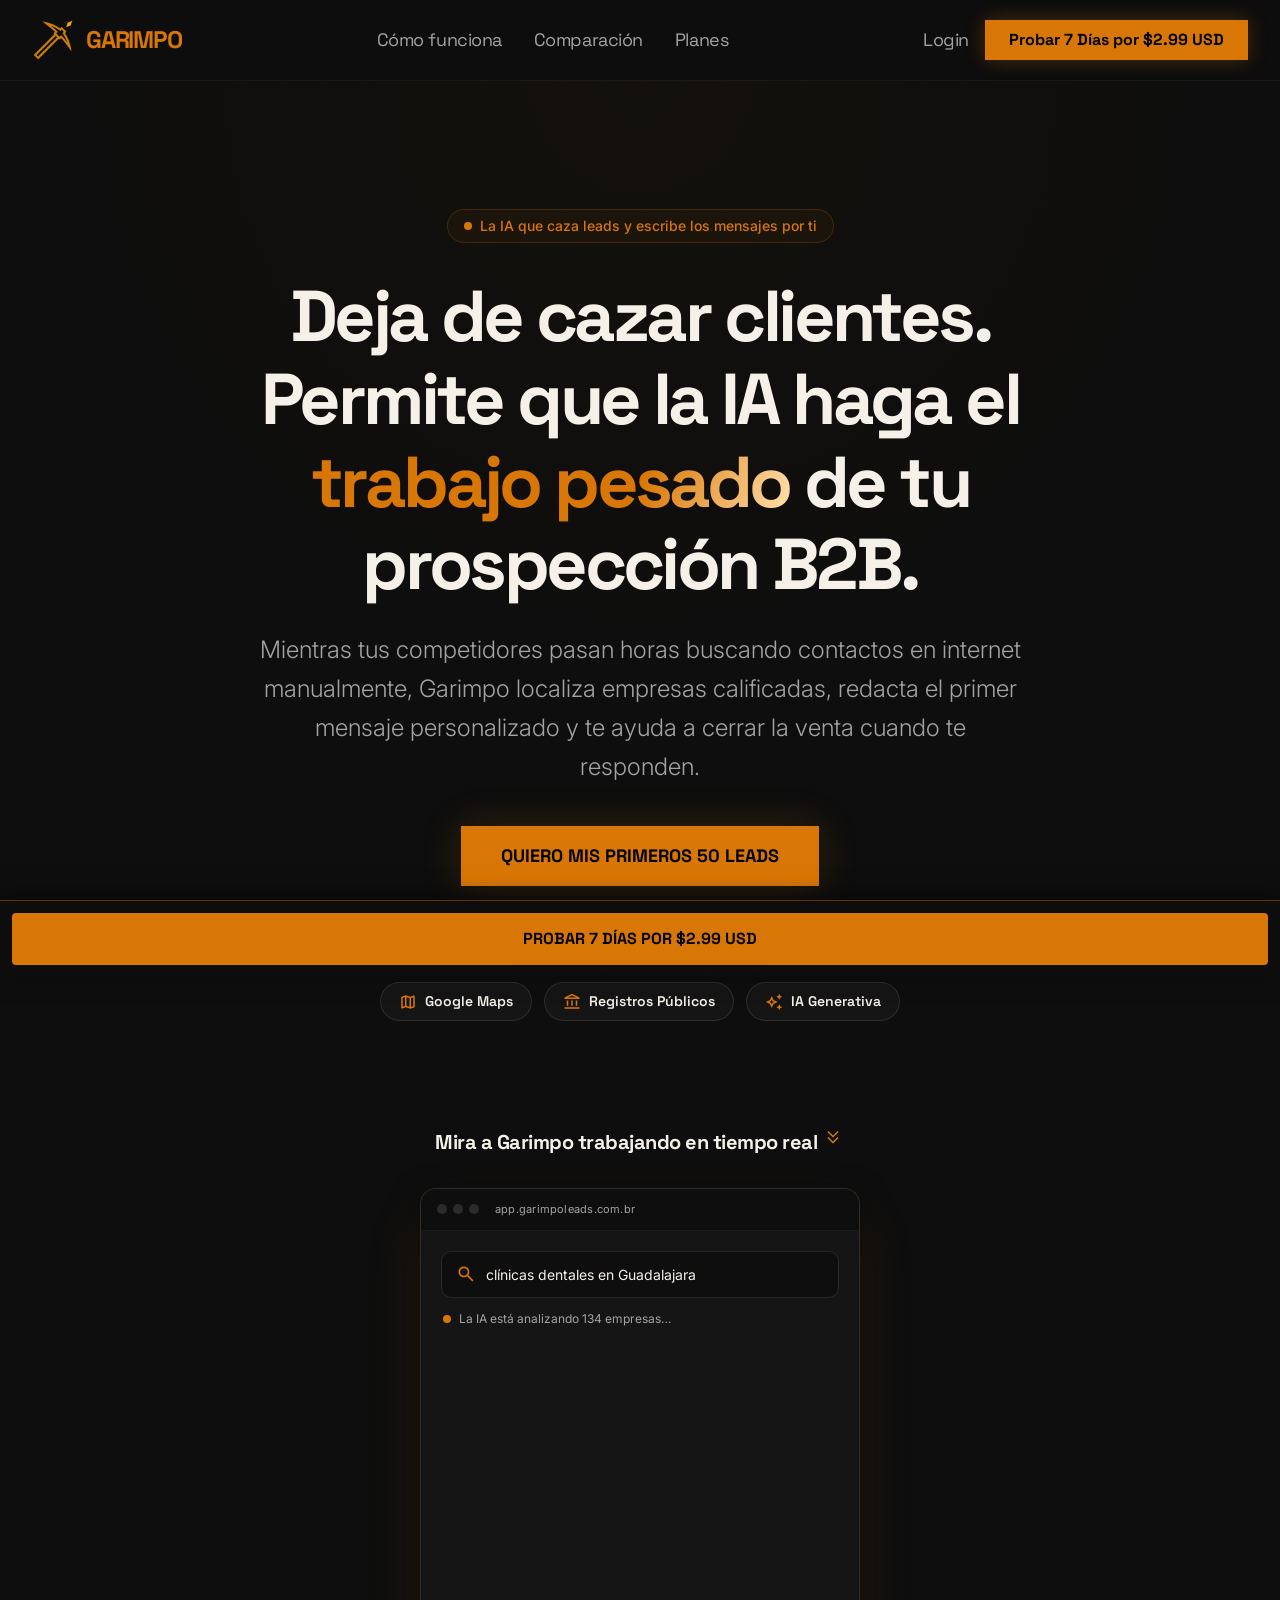
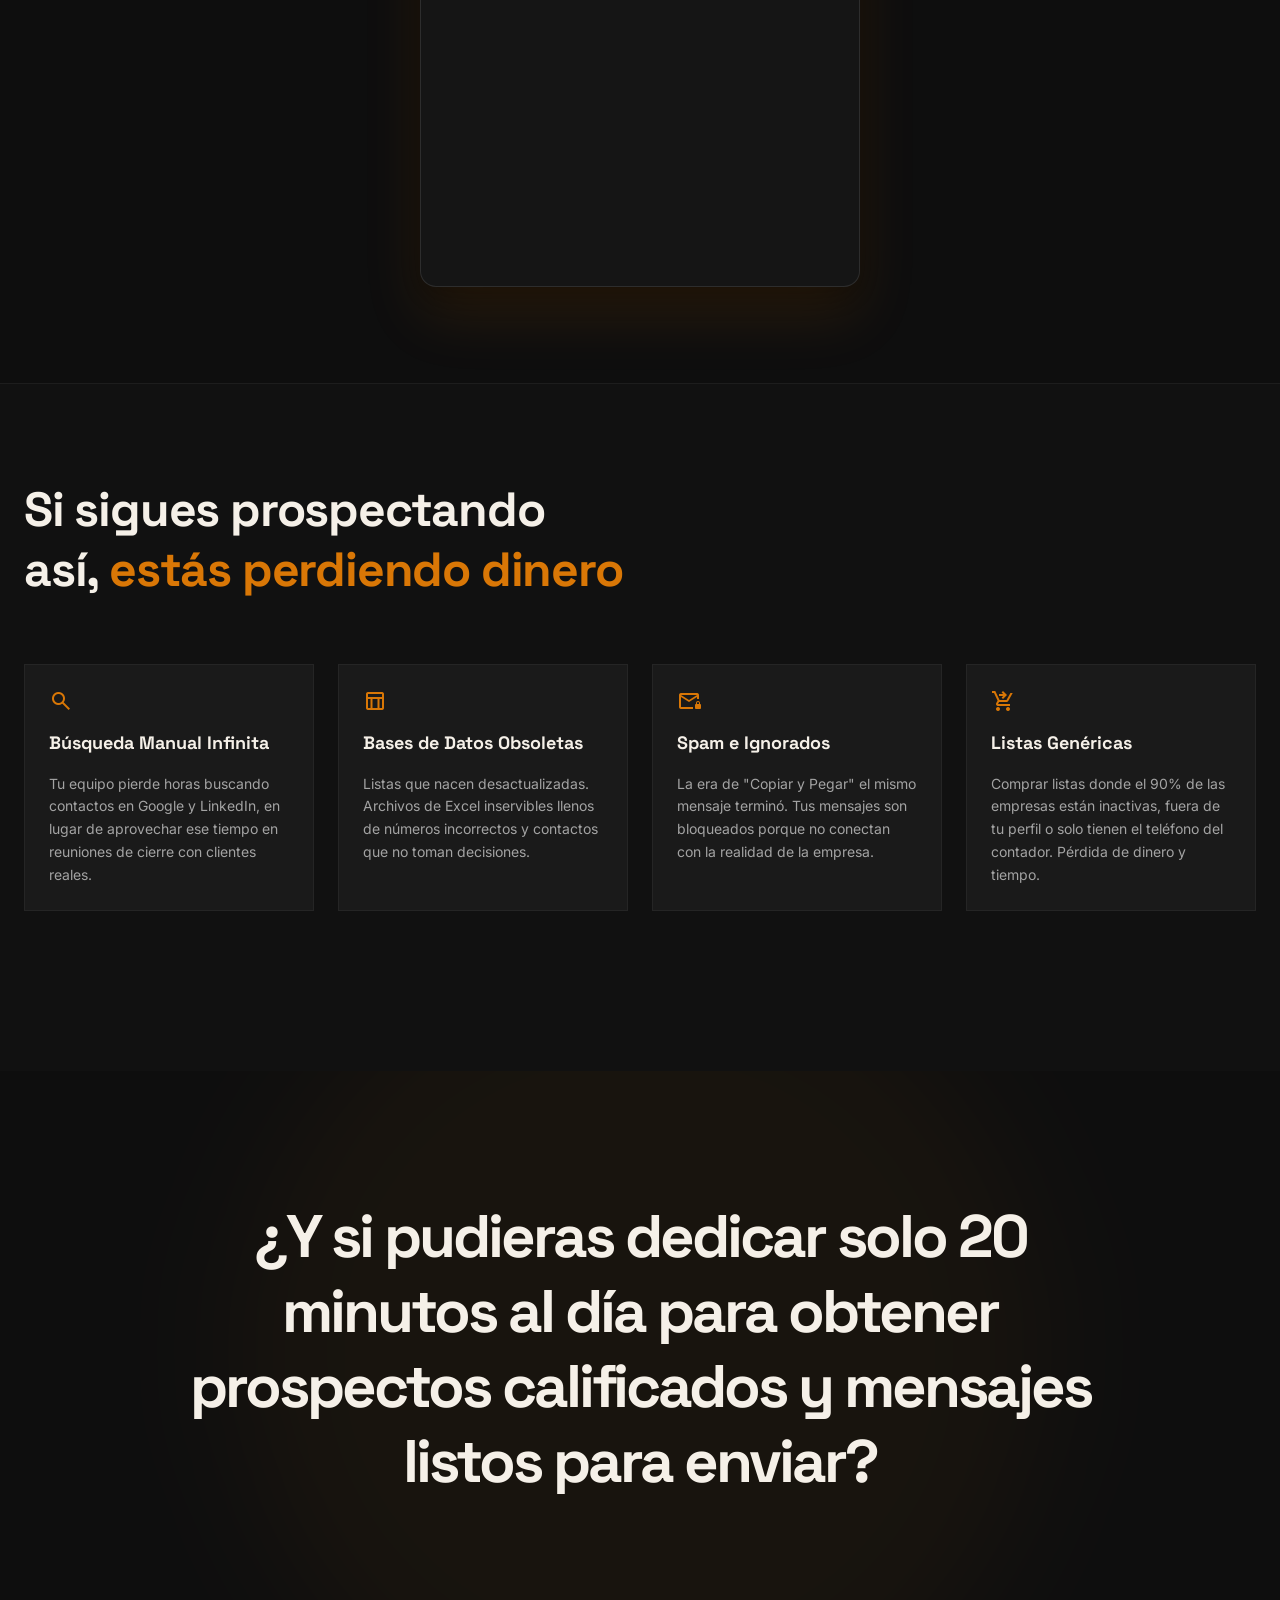
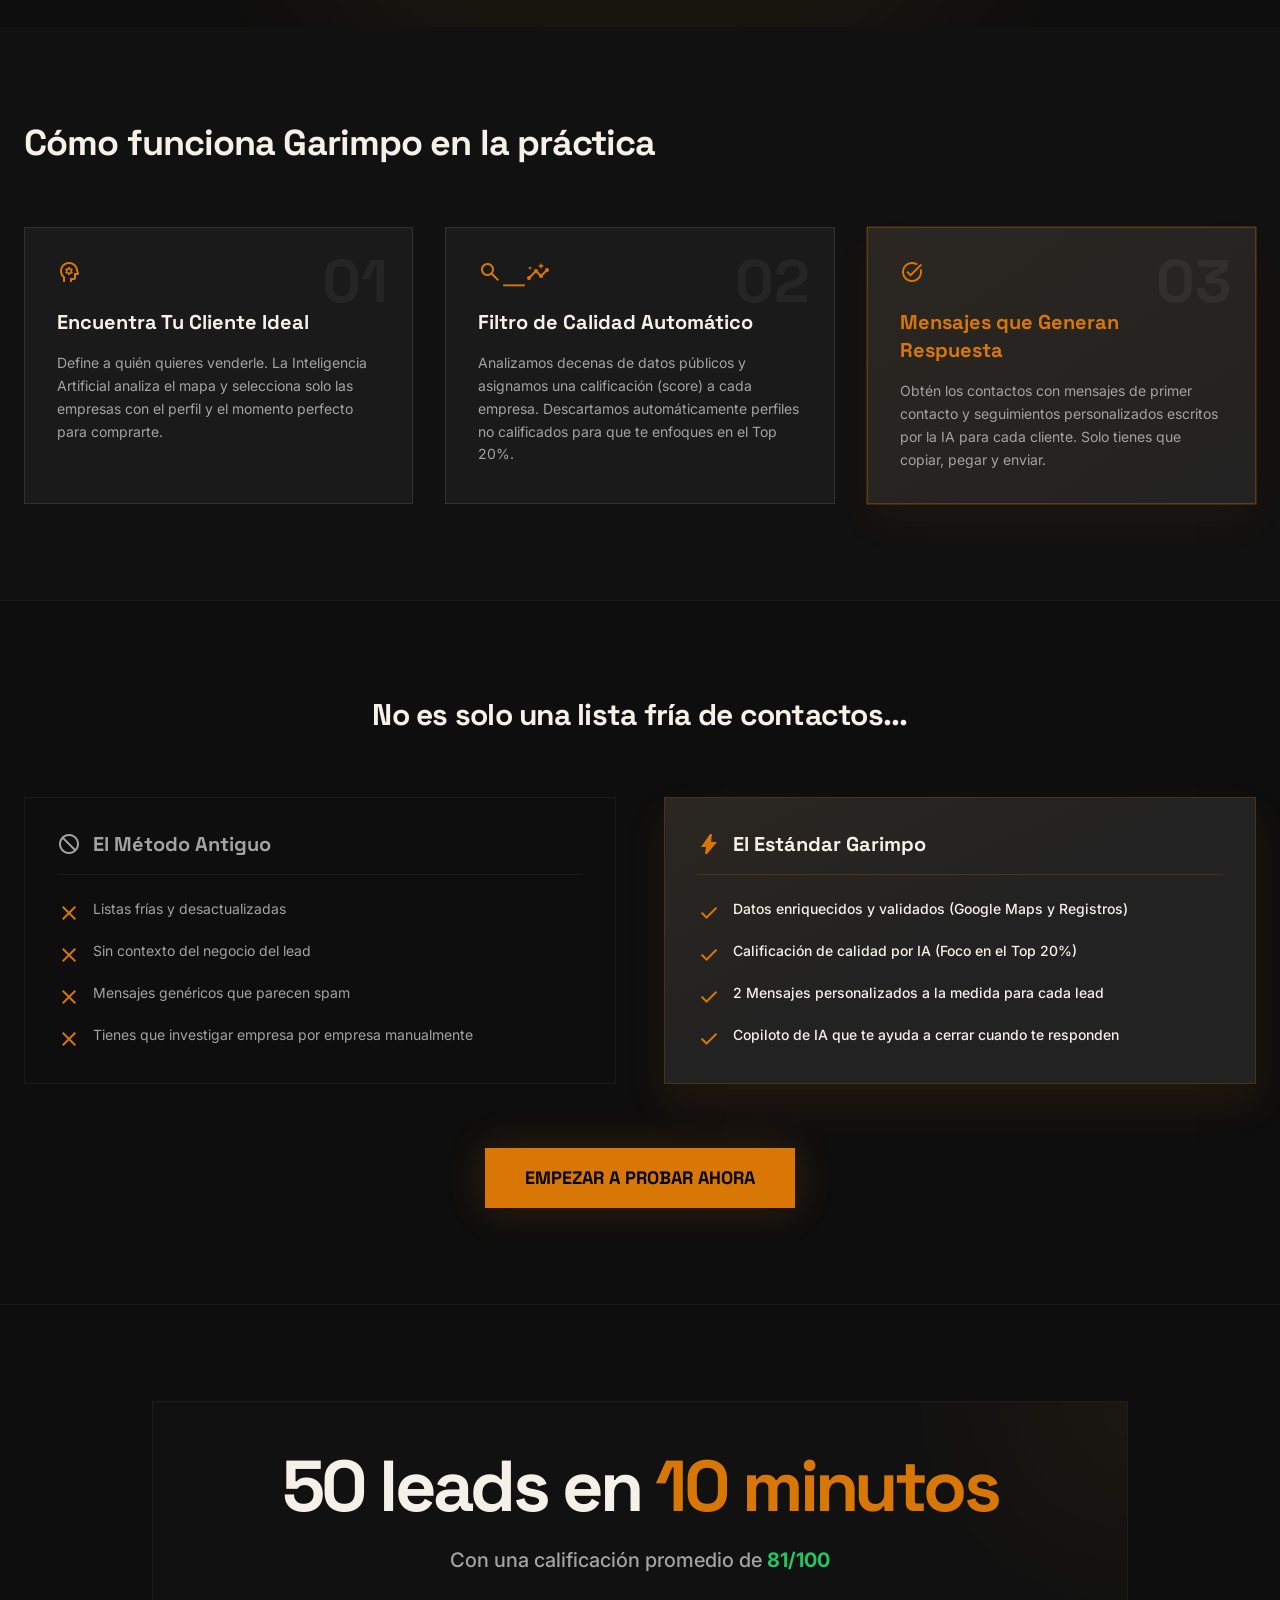
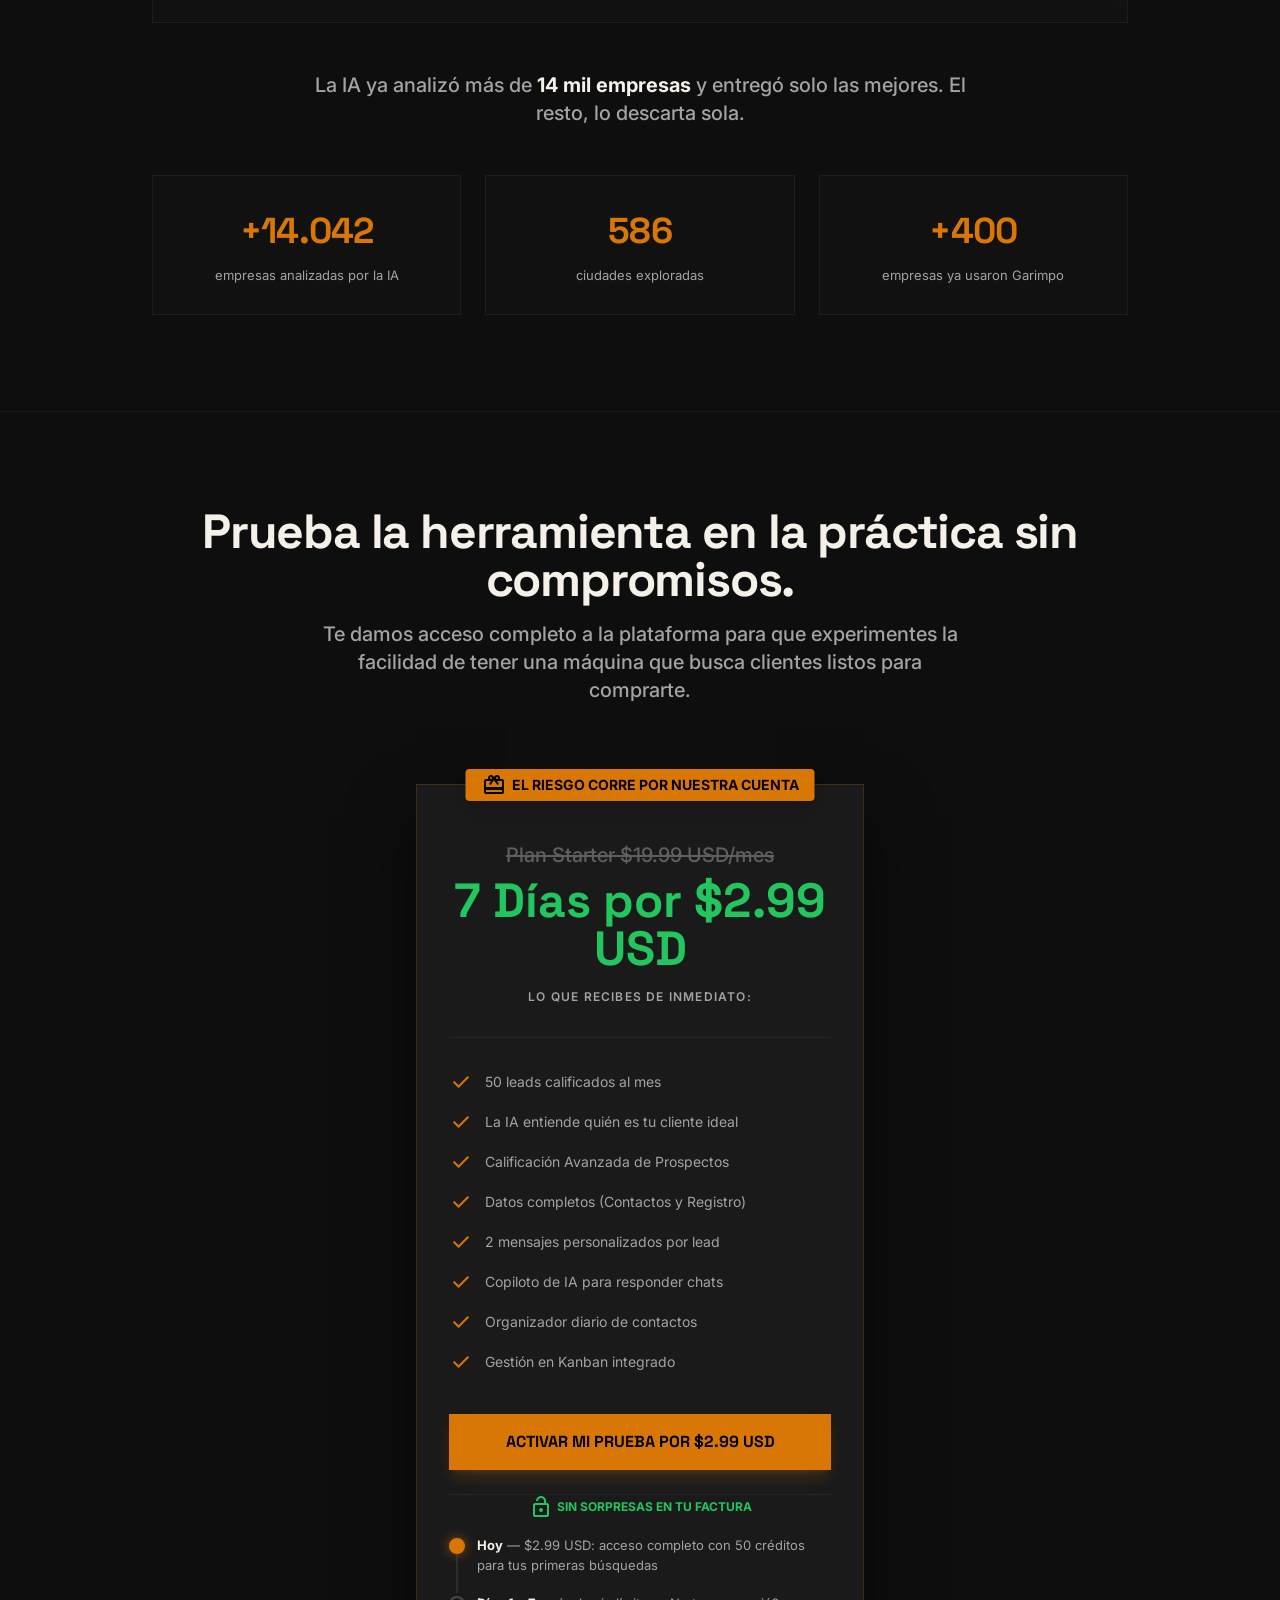
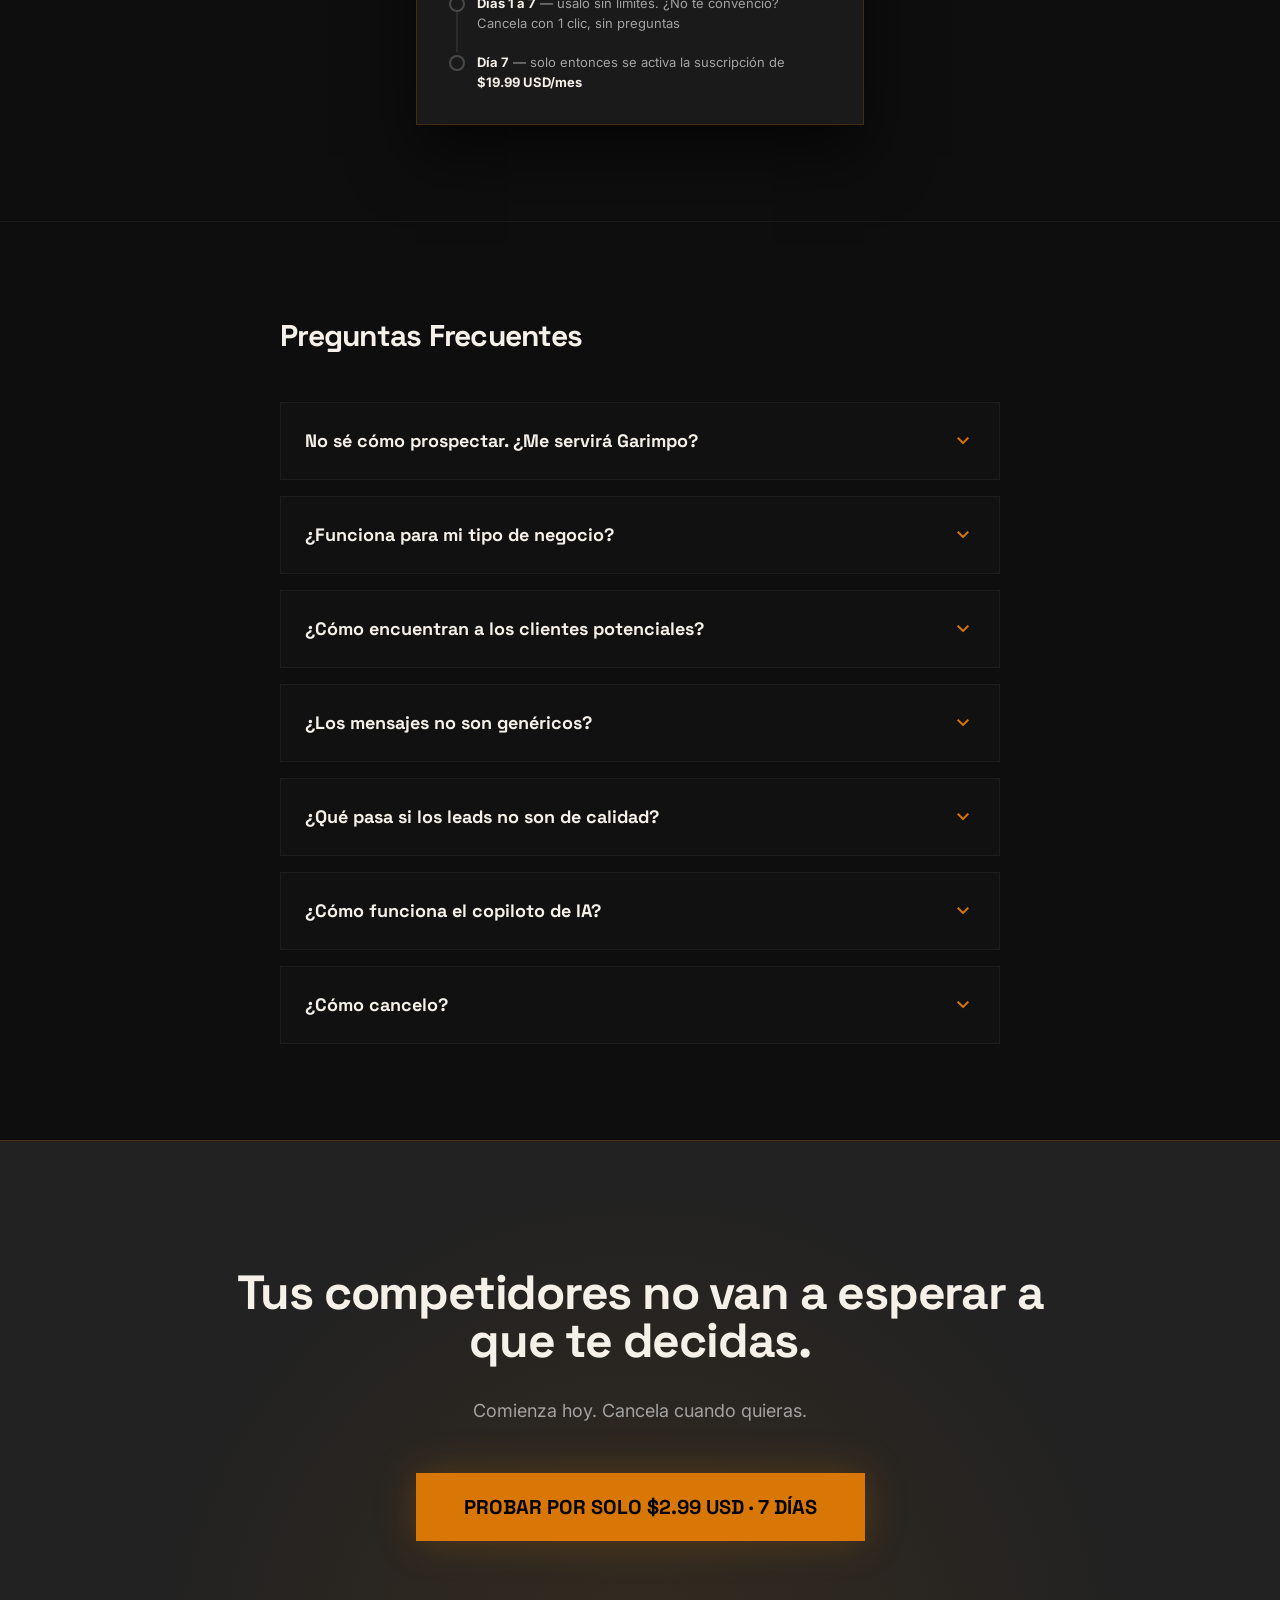
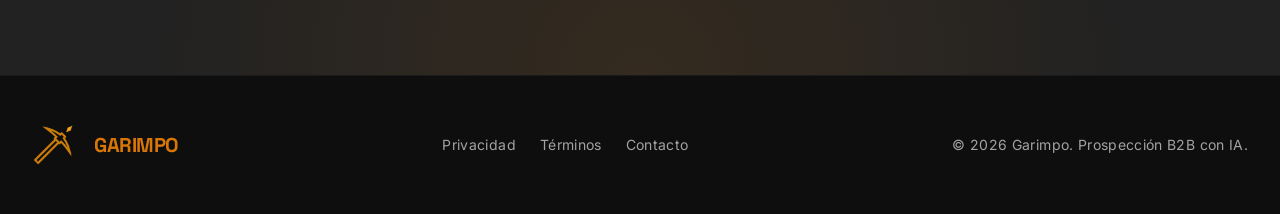
==== commit dbc491ac: "feat: localizacao dinamica de moedas e checkout para Latam (MX/CO)" ====
--- a/es/index.html
+++ b/es/index.html
@@ -717,6 +717,91 @@
             })(window, document, "clarity", "script", "wfaaklwsrl");
         }, 1500);
     });
+
+    // Script de Localización Dinámica de Precios (México y Colombia)
+    (function() {
+        const prices = {
+            MX: {
+                trial: "$39 MXN",
+                monthly: "$249 MXN/mes",
+                monthlyRaw: "$249 MXN"
+            },
+            CO: {
+                trial: "$9.900 COP",
+                monthly: "$59.900 COP/mes",
+                monthlyRaw: "$59.900 COP"
+            },
+            US: {
+                trial: "$2.99 USD",
+                monthly: "$19.99 USD/mes",
+                monthlyRaw: "$19.99 USD"
+            }
+        };
+
+        let country = null;
+        const urlParams = new URLSearchParams(window.location.search);
+        const countryParam = urlParams.get('country');
+        if (countryParam) {
+            country = countryParam.toUpperCase();
+        }
+
+        if (!country && window.Intl) {
+            try {
+                const tz = Intl.DateTimeFormat().resolvedOptions().timeZone || "";
+                if (tz.includes("Mexico")) {
+                    country = "MX";
+                } else if (tz.includes("Bogota") || tz.includes("Colombia") || tz.includes("Bogotá")) {
+                    country = "CO";
+                }
+            } catch (e) {}
+        }
+
+        if (!prices[country]) {
+            country = "US";
+        }
+
+        const activePrice = prices[country];
+
+        const updateLinks = () => {
+            const links = document.querySelectorAll('a[href*="/api/stripe/checkout-public-usd"]');
+            links.forEach(link => {
+                try {
+                    const href = new URL(link.href);
+                    href.searchParams.set('country', country);
+                    link.href = href.toString();
+                } catch(e) {}
+            });
+        };
+
+        const updateTextNodes = () => {
+            const iterator = document.createNodeIterator(
+                document.body,
+                NodeFilter.SHOW_TEXT,
+                null
+            );
+
+            let textNode;
+            while ((textNode = iterator.nextNode())) {
+                let text = textNode.nodeValue;
+                if (text.includes('$2.99 USD') || text.includes('$19.99 USD')) {
+                    text = text.replace(/\$2\.99 USD/g, activePrice.trial);
+                    text = text.replace(/\$19\.99 USD\/mes/g, activePrice.monthly);
+                    text = text.replace(/\$19\.99 USD/g, activePrice.monthlyRaw);
+                    textNode.nodeValue = text;
+                }
+            }
+        };
+
+        if (document.readyState === 'loading') {
+            document.addEventListener('DOMContentLoaded', () => {
+                updateLinks();
+                updateTextNodes();
+            });
+        } else {
+            updateLinks();
+            updateTextNodes();
+        }
+    })();
 </script>
 <div id="sticky-cta-mobile" style="position: fixed; bottom: 0; left: 0; right: 0; padding: 12px; background: rgba(14, 14, 14, 0.95); backdrop-filter: blur(10px); border-top: 1px solid rgba(217, 119, 6, 0.4); z-index: 100; transform: translateY(100%); transition: transform 0.3s ease-out; display: flex; justify-content: center; align-items: center; box-shadow: 0 -4px 20px rgba(0,0,0,0.5);">
     <a href="https://www.garimpoleads.com.br/api/stripe/checkout-public-usd" onclick="if(typeof fbq === 'function') fbq('track', 'InitiateCheckout');" class="cta-shine" style="background-color: #D97706; color: #000; font-weight: 800; padding: 14px; width: 100%; text-align: center; font-family: 'Space Grotesk', sans-serif; text-decoration: none; font-size: 16px; border-radius: 4px;">
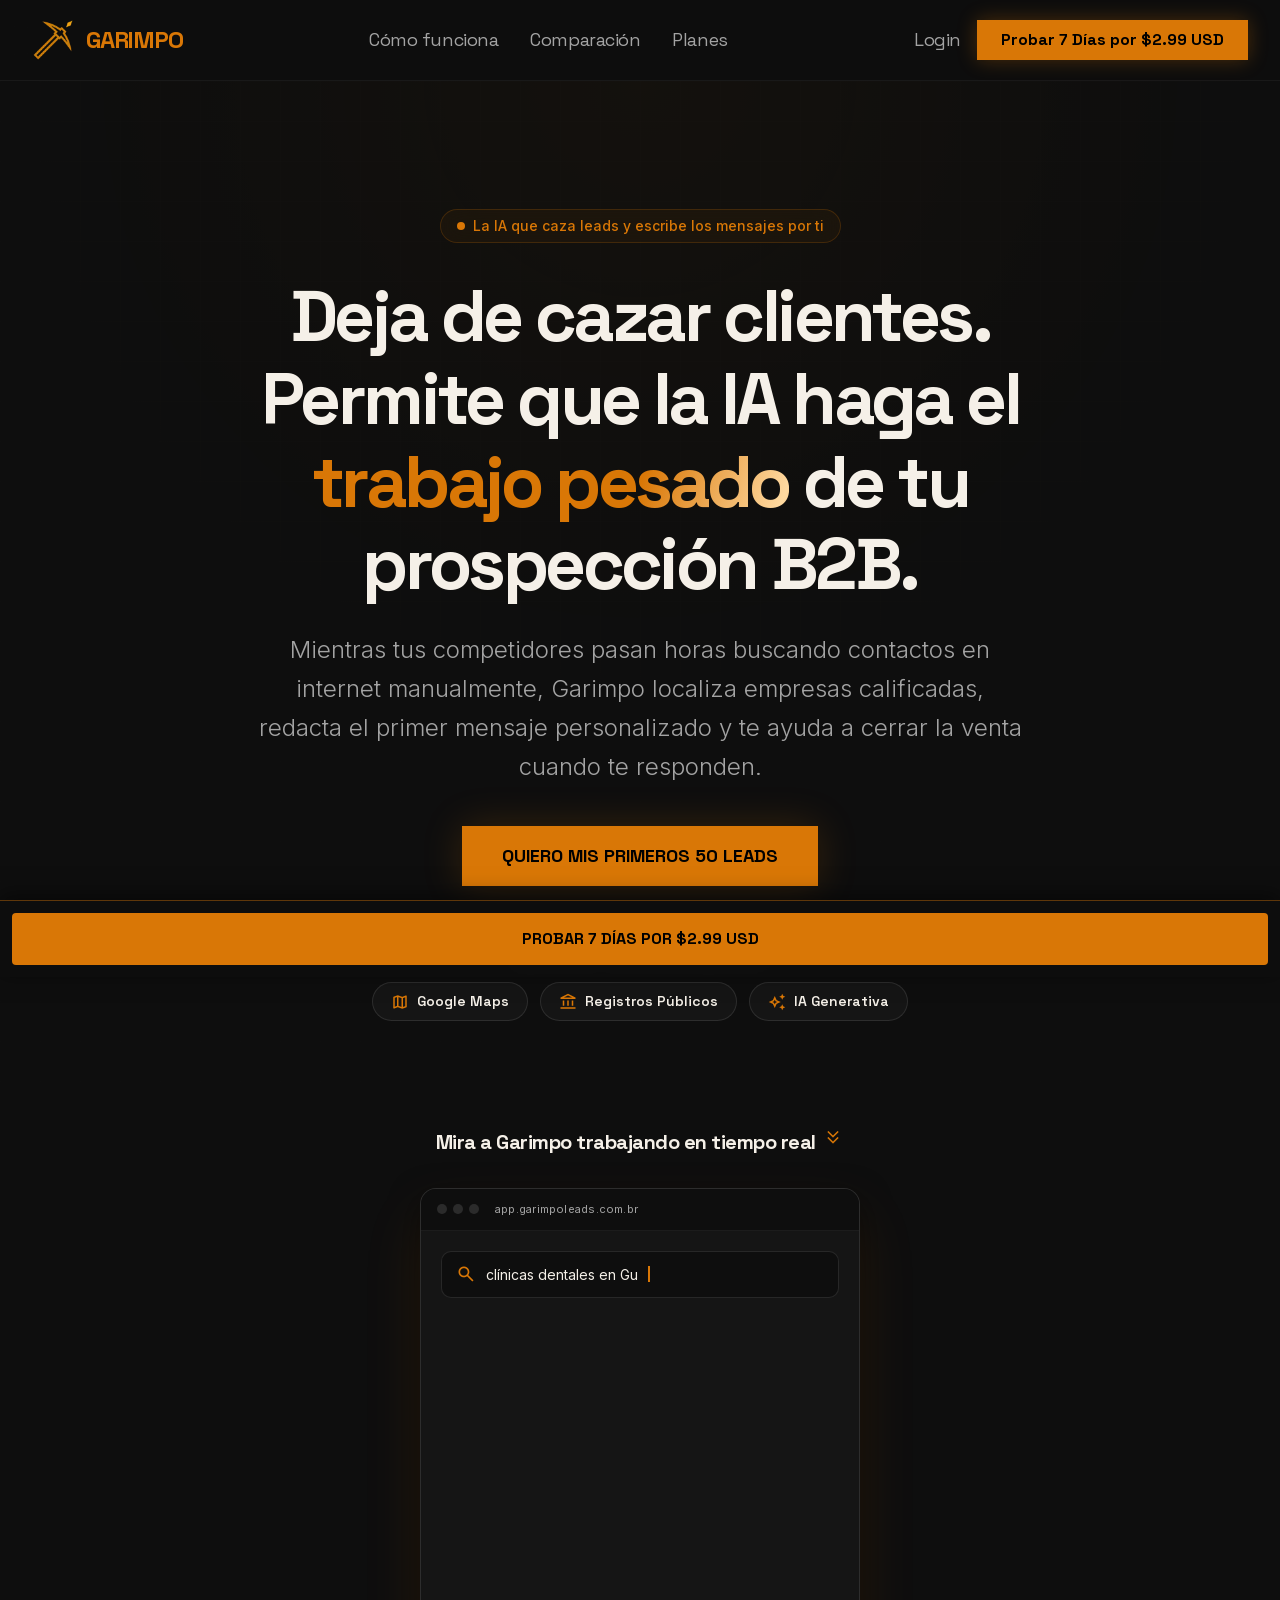
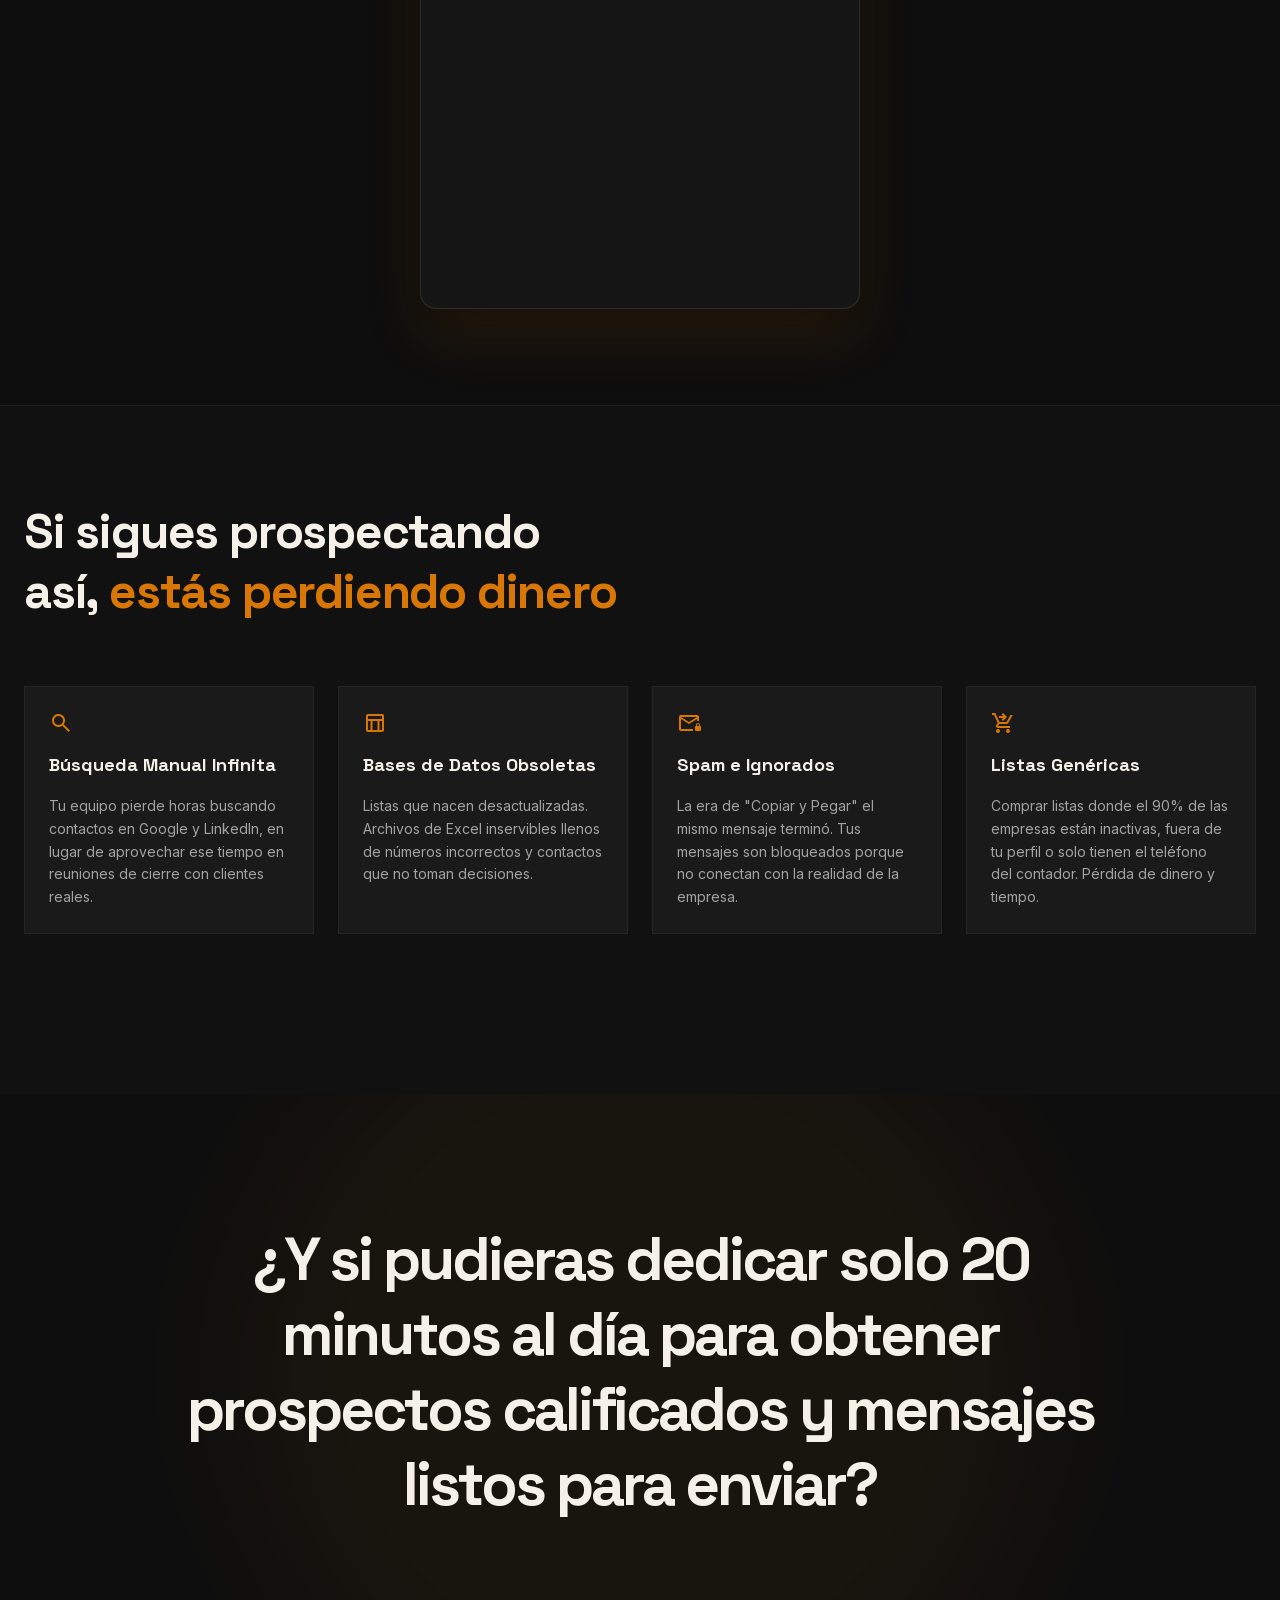
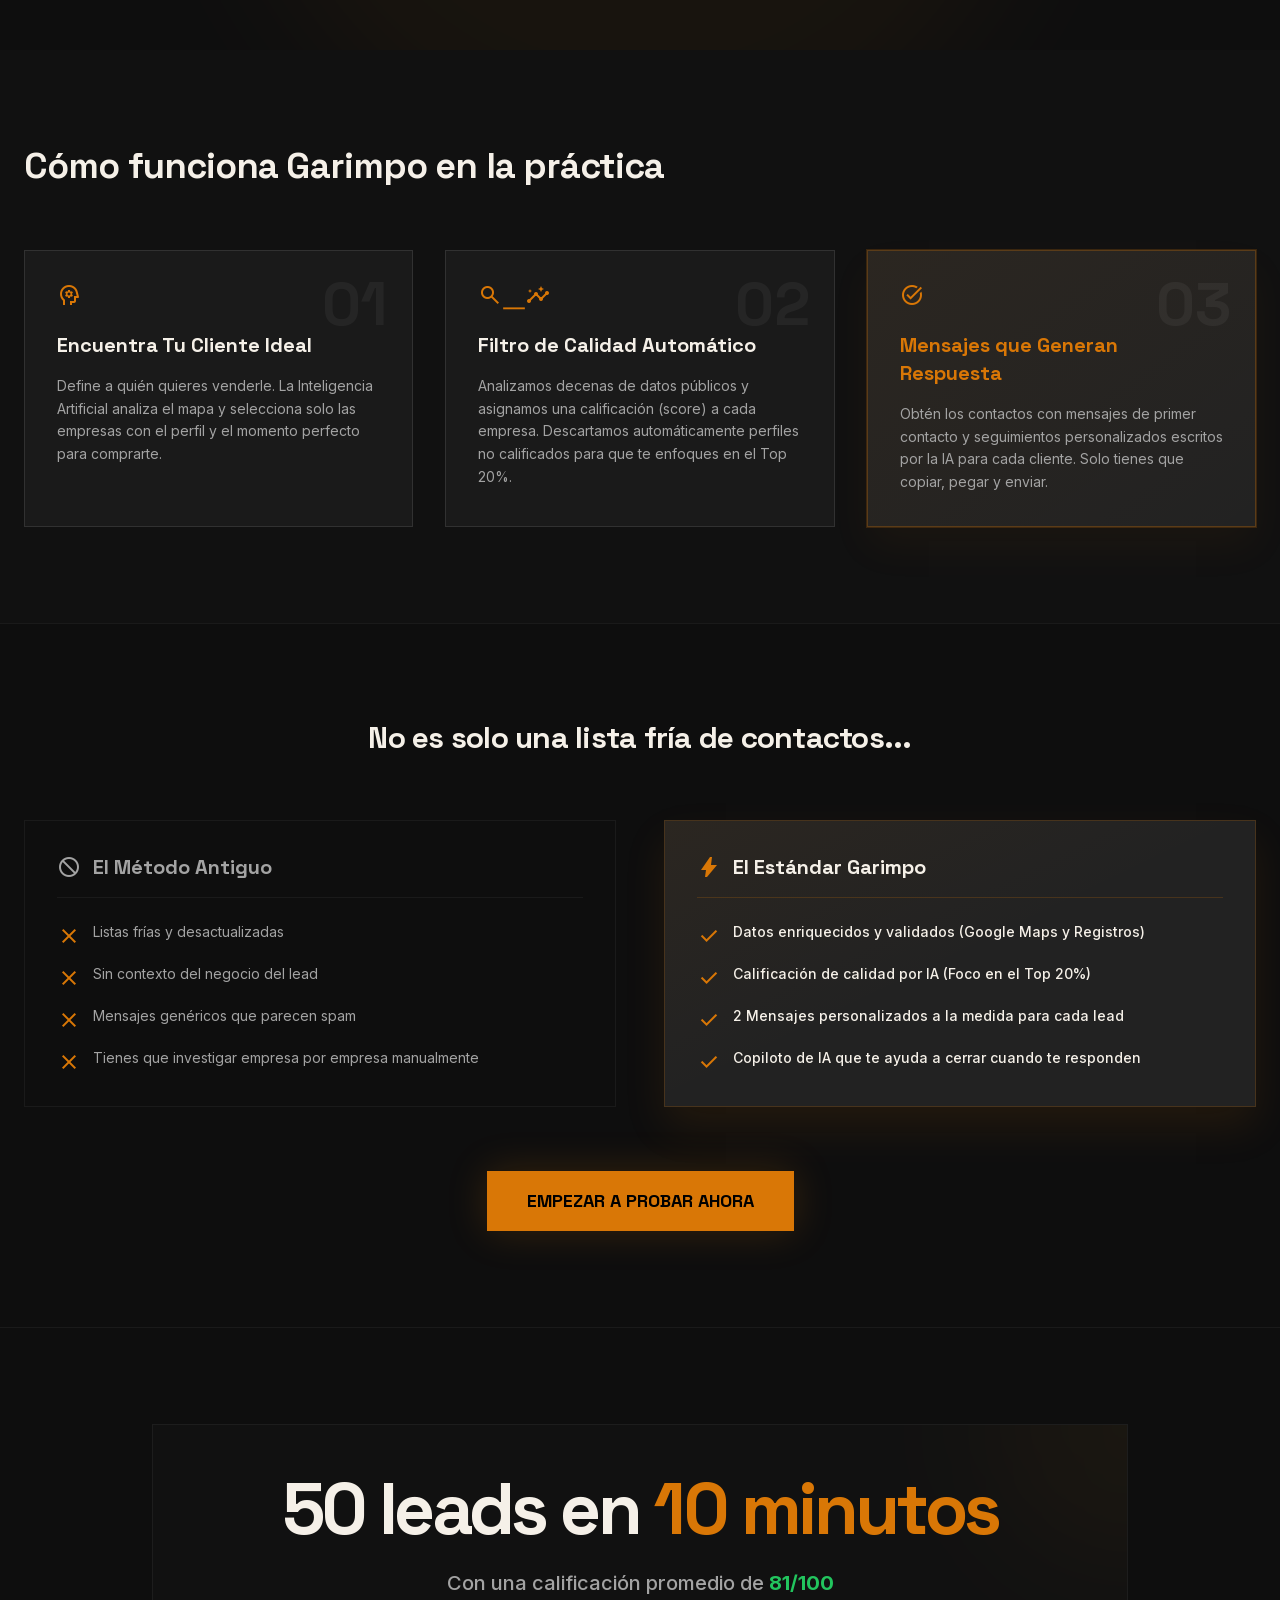
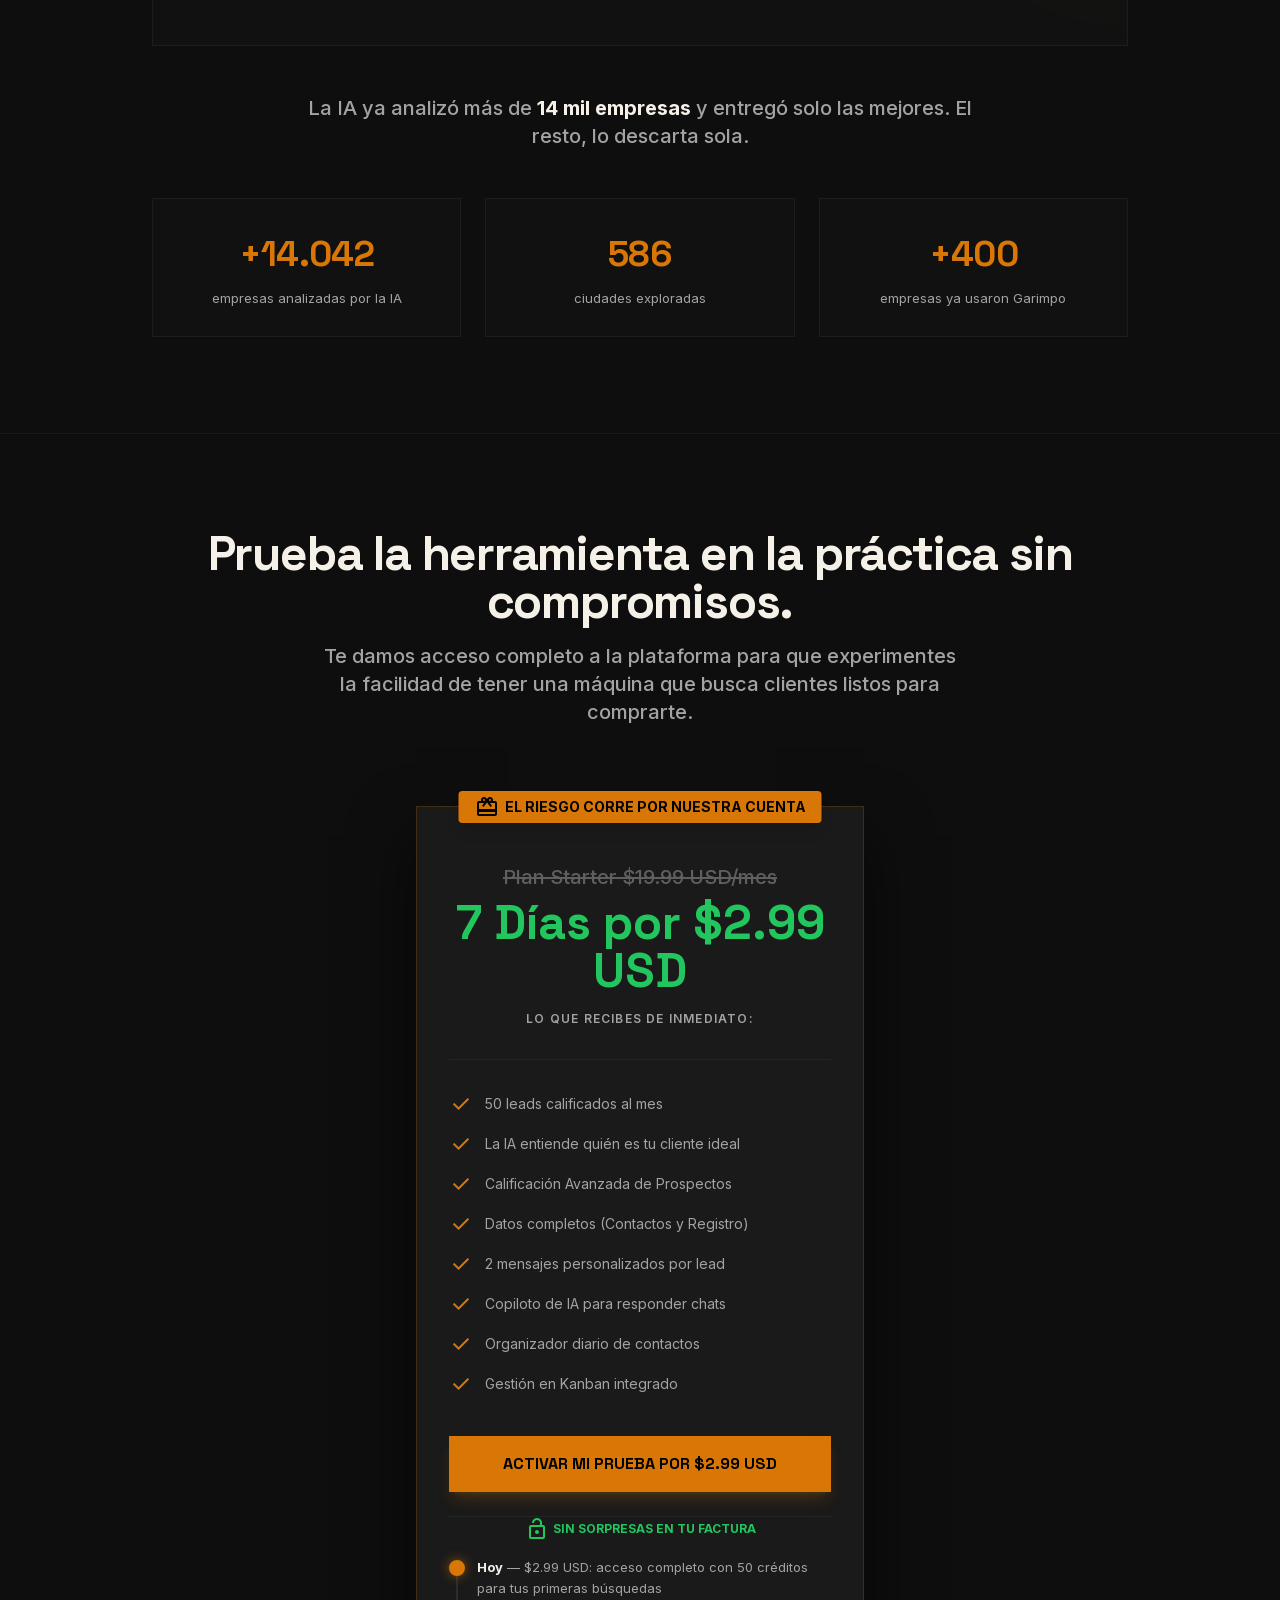
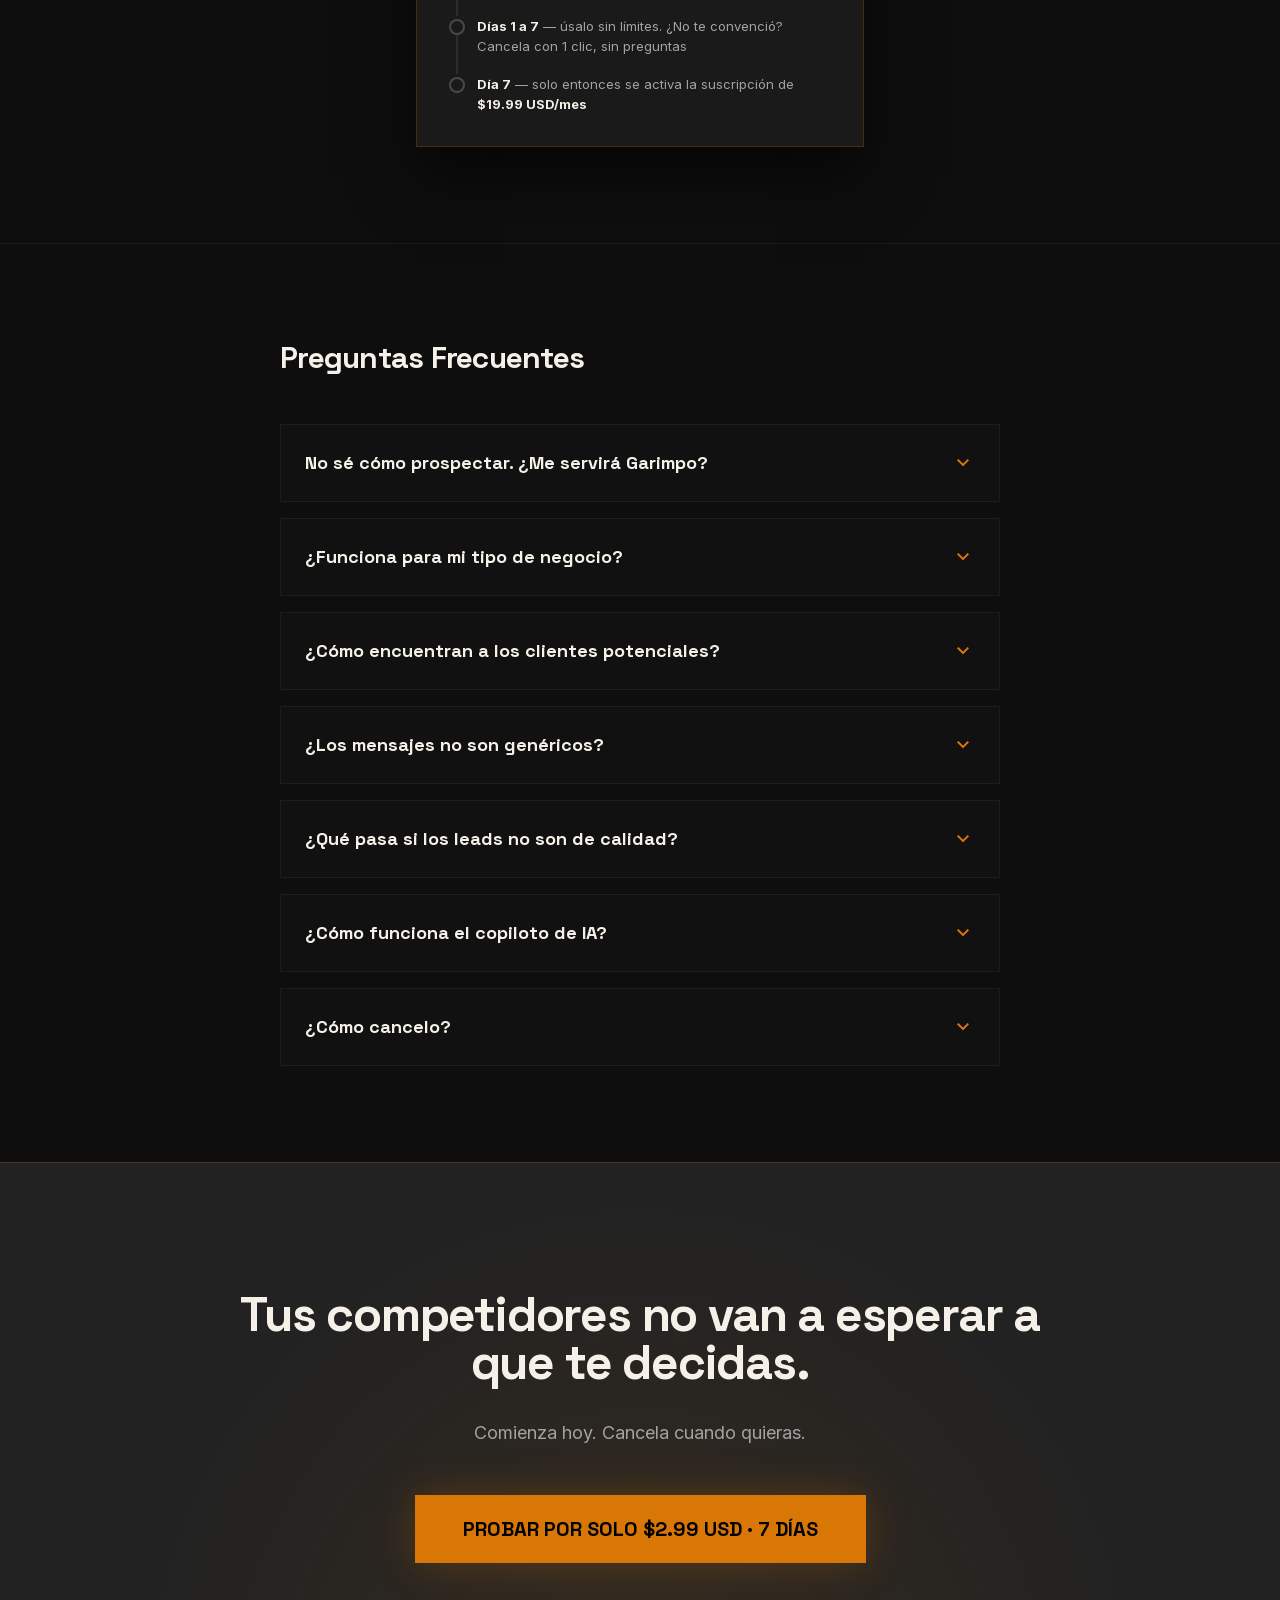
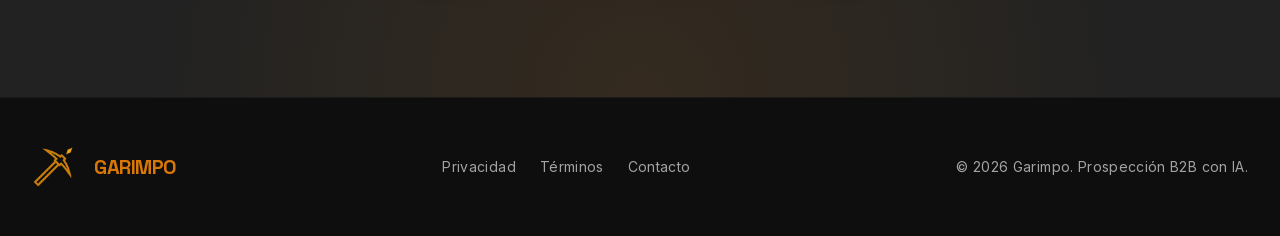
==== commit 75f20114: "perf: fonte de ícones subsetada (1,1MB→10KB), fontes locais com preload e Pixel disparando no head -" ====
--- a/es/index.html
+++ b/es/index.html
@@ -6,7 +6,19 @@
 <title>Garimpo - Prospección B2B con IA</title>
 <link rel="preconnect" href="https://connect.facebook.net" crossorigin>
 <link rel="dns-prefetch" href="https://connect.facebook.net">
-<!-- Meta Pixel Code (Carregamento postergado para otimização) -->
+<!-- Meta Pixel Code -->
+<script>
+!function(f,b,e,v,n,t,s)
+{if(f.fbq)return;n=f.fbq=function(){n.callMethod?
+n.callMethod.apply(n,arguments):n.queue.push(arguments)};
+if(!f._fbq)f._fbq=n;n.push=n;n.loaded=!0;n.version='2.0';
+n.queue=[];t=b.createElement(e);t.async=!0;
+t.src=v;s=b.getElementsByTagName(e)[0];
+s.parentNode.insertBefore(t,s)}(window, document,'script',
+'https://connect.facebook.net/en_US/fbevents.js');
+fbq('init', '930780446497215');
+fbq('track', 'PageView');
+</script>
 <noscript><img height="1" width="1" style="display:none"
 src="https://www.facebook.com/tr?id=930780446497215&ev=PageView&noscript=1"
 /></noscript>
@@ -14,9 +26,12 @@
 <link rel="stylesheet" href="../assets/tailwind.css">
 <link href="https://fonts.googleapis.com" rel="preconnect"/>
 <link crossorigin="" href="https://fonts.gstatic.com" rel="preconnect"/>
-<link href="https://fonts.googleapis.com/css2?family=Inter:wght@400;500;600&amp;family=Space+Grotesk:wght@500;600;700&amp;display=swap" rel="stylesheet" media="print" onload="this.media='all'"/>
-<link href="https://fonts.googleapis.com/css2?family=Material+Symbols+Outlined:wght,FILL@100..700,0..1&amp;display=swap" rel="stylesheet" media="print" onload="this.media='all'"/>
+<link rel="preload" href="../assets/fonts/spacegrotesk-var-latin.woff2" as="font" type="font/woff2" crossorigin>
+<link rel="preload" href="../assets/fonts/inter-var-latin.woff2" as="font" type="font/woff2" crossorigin>
+<link href="https://fonts.googleapis.com/css2?family=Material+Symbols+Outlined:wght,FILL@100..700,0..1&amp;icon_names=account_balance,auto_awesome,block,bolt,call,check,close,content_copy,expand_more,format_list_numbered,keyboard_double_arrow_down,lock_open,mail_lock,map,menu,psychology,redeem,search,search_insights,shopping_cart_checkout,star,table_chart,task_alt,travel_explore,verified&amp;display=block" rel="stylesheet" media="print" onload="this.media='all'"/>
 <style>
+    @font-face { font-family: 'Space Grotesk'; font-style: normal; font-weight: 300 700; font-display: swap; src: url('../assets/fonts/spacegrotesk-var-latin.woff2') format('woff2'); unicode-range: U+0000-00FF, U+0131, U+0152-0153, U+02BB-02BC, U+02C6, U+02DA, U+02DC, U+0304, U+0308, U+0329, U+2000-206F, U+20AC, U+2122, U+2191, U+2193, U+2212, U+2215, U+FEFF, U+FFFD; }
+    @font-face { font-family: 'Inter'; font-style: normal; font-weight: 100 900; font-display: swap; src: url('../assets/fonts/inter-var-latin.woff2') format('woff2'); unicode-range: U+0000-00FF, U+0131, U+0152-0153, U+02BB-02BC, U+02C6, U+02DA, U+02DC, U+0304, U+0308, U+0329, U+2000-206F, U+20AC, U+2122, U+2191, U+2193, U+2212, U+2215, U+FEFF, U+FFFD; }
     .material-symbols-outlined {
         font-variation-settings: 'FILL' 0, 'wght' 400, 'GRAD' 0, 'opsz' 24;
     }
@@ -35,12 +50,12 @@
 
     /* ===== Entrada do hero ===== */
     @keyframes rise-in { from { opacity: 0; transform: translateY(18px); } to { opacity: 1; transform: none; } }
-    .hero-enter > * { opacity: 0; animation: rise-in .7s cubic-bezier(.2,.7,.3,1) forwards; }
-    .hero-enter > *:nth-child(1) { animation-delay: .05s; }
-    .hero-enter > *:nth-child(2) { animation-delay: .18s; }
-    .hero-enter > *:nth-child(3) { animation-delay: .32s; }
-    .hero-enter > *:nth-child(4) { animation-delay: .46s; }
-    .hero-enter > *:nth-child(5) { animation-delay: .6s; }
+    .hero-enter > * { opacity: 0; animation: rise-in .45s cubic-bezier(.2,.7,.3,1) forwards; }
+    .hero-enter > *:nth-child(1) { animation-delay: 0s; }
+    .hero-enter > *:nth-child(2) { animation-delay: .08s; }
+    .hero-enter > *:nth-child(3) { animation-delay: .16s; }
+    .hero-enter > *:nth-child(4) { animation-delay: .24s; }
+    .hero-enter > *:nth-child(5) { animation-delay: .32s; }
 
     /* ===== Reveal ao rolar ===== */
     .reveal { opacity: 0; transform: translateY(24px); transition: opacity .7s cubic-bezier(.2,.7,.3,1), transform .7s cubic-bezier(.2,.7,.3,1); }
@@ -692,22 +707,8 @@
         }
     });
 
-    // Carregamento postergado e assíncrono de scripts de terceiros (Facebook Pixel & Microsoft Clarity)
+    // Carregamento postergado do Microsoft Clarity (Pixel agora dispara direto no <head>)
     window.addEventListener('load', () => {
-        // Facebook Pixel (delay de 1s pós-onload)
-        setTimeout(() => {
-            !function(f,b,e,v,n,t,s)
-            {if(f.fbq)return;n=f.fbq=function(){n.callMethod?
-            n.callMethod.apply(n,arguments):n.queue.push(arguments)};
-            if(!f._fbq)f._fbq=n;n.push=n;n.loaded=!0;n.version='2.0';
-            n.queue=[];t=b.createElement(e);t.async=!0;
-            t.src=v;s=b.getElementsByTagName(e)[0];
-            s.parentNode.insertBefore(t,s)}(window, document,'script',
-            'https://connect.facebook.net/en_US/fbevents.js');
-            fbq('init', '930780446497215');
-            fbq('track', 'PageView');
-        }, 1000);
-
         // Microsoft Clarity (delay de 1.5s pós-onload)
         setTimeout(() => {
             (function(c,l,a,r,i,t,y){
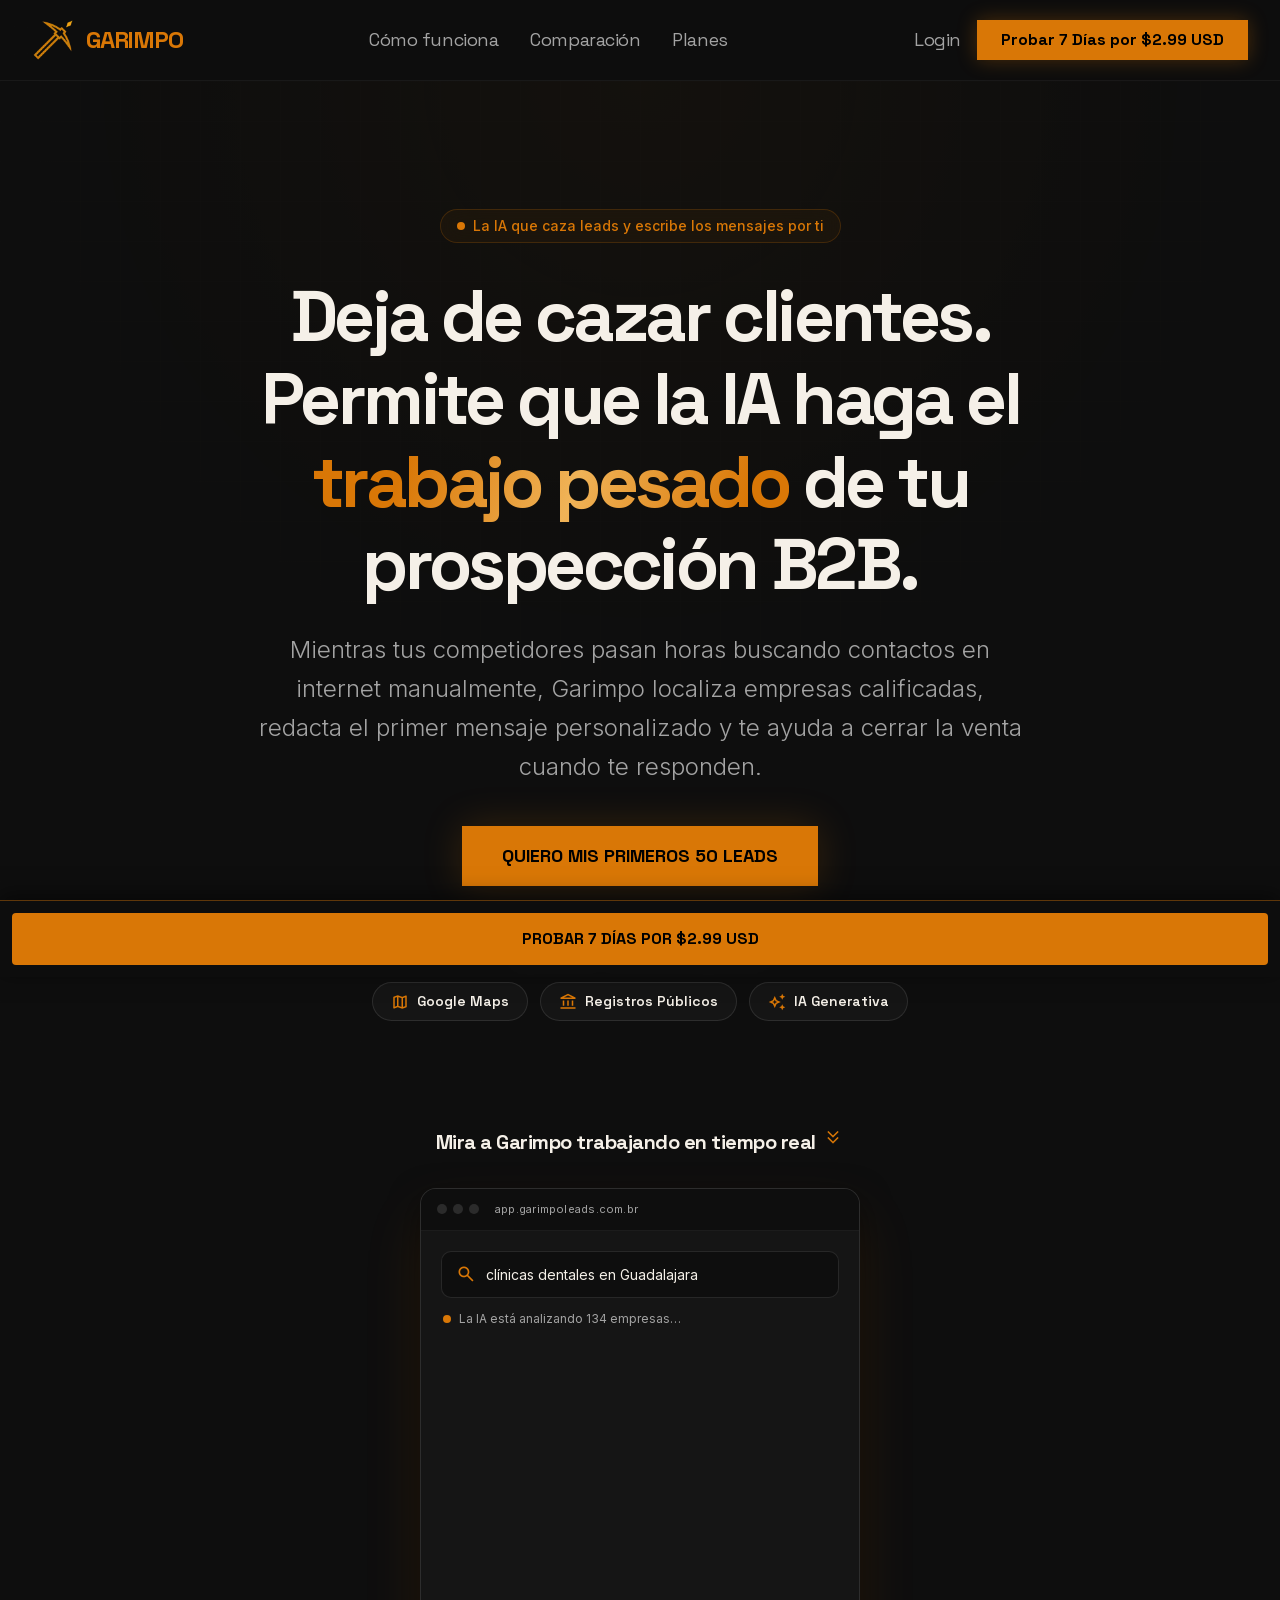
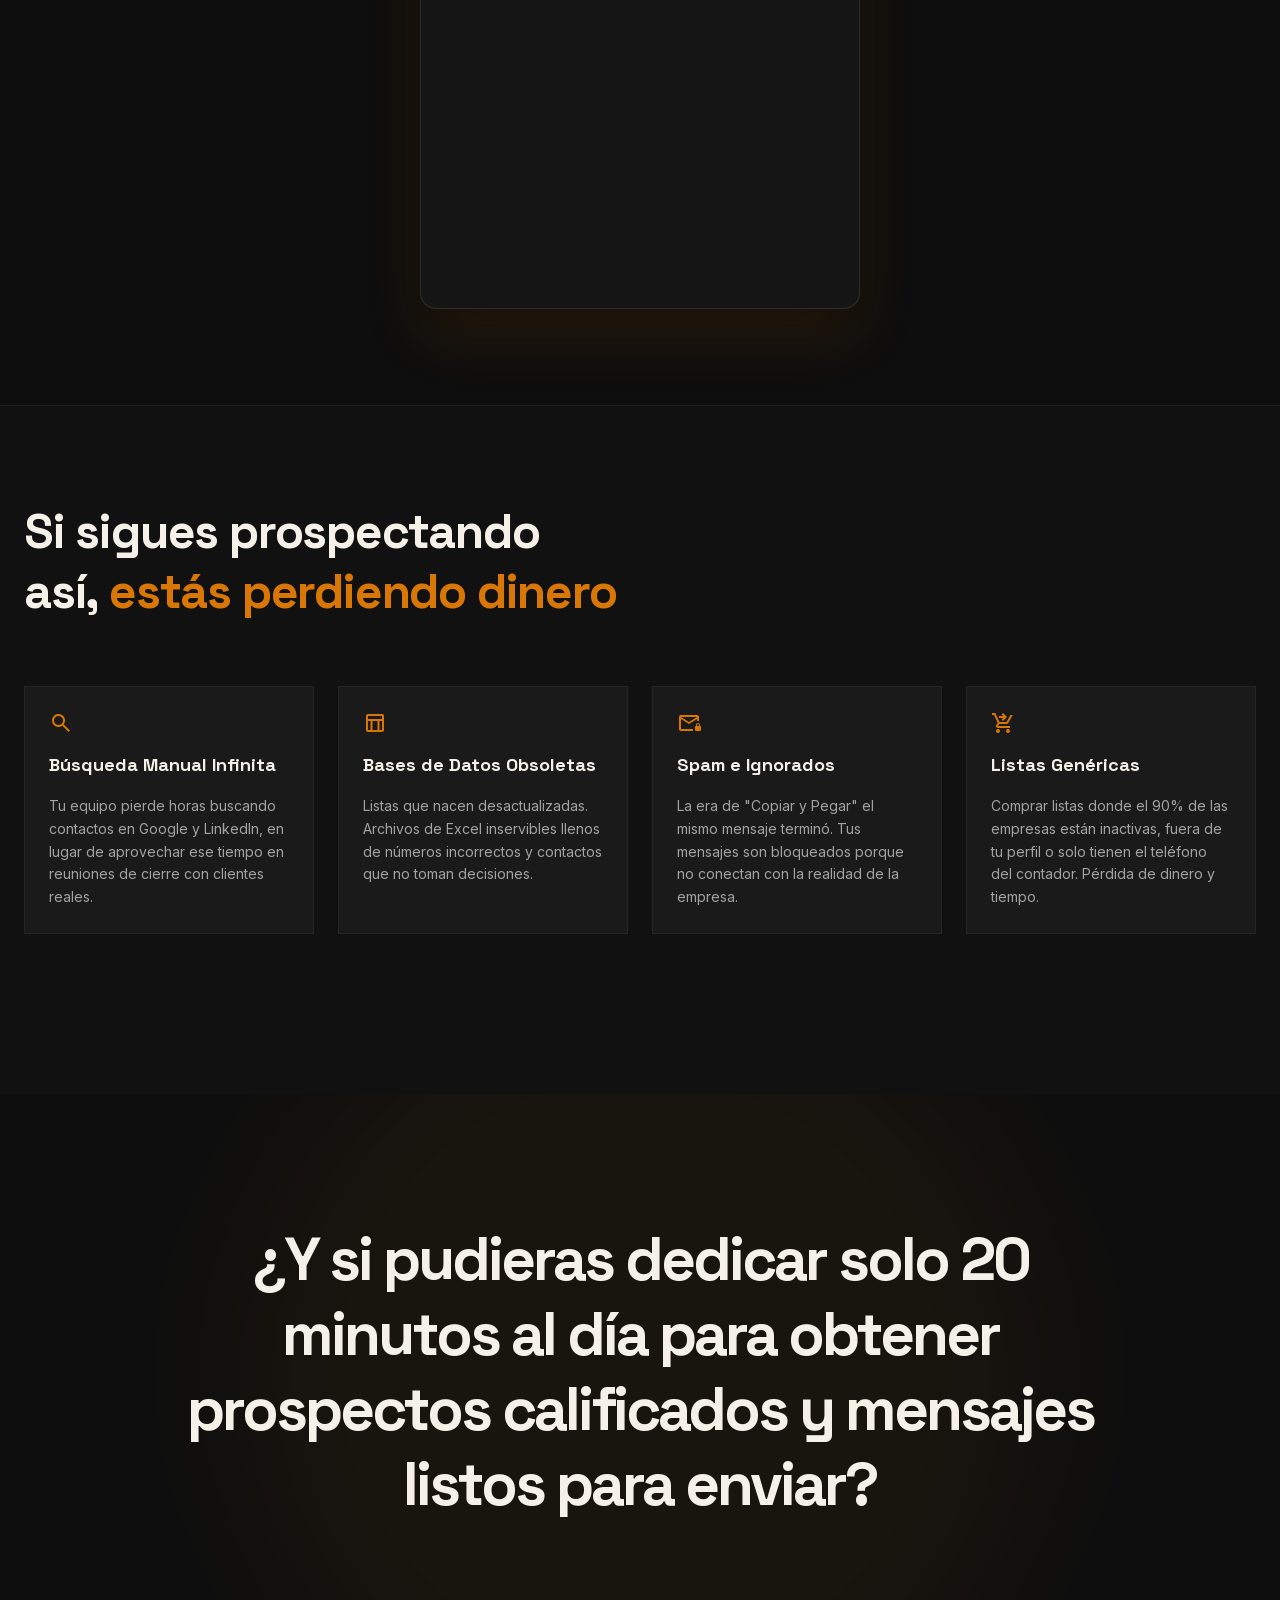
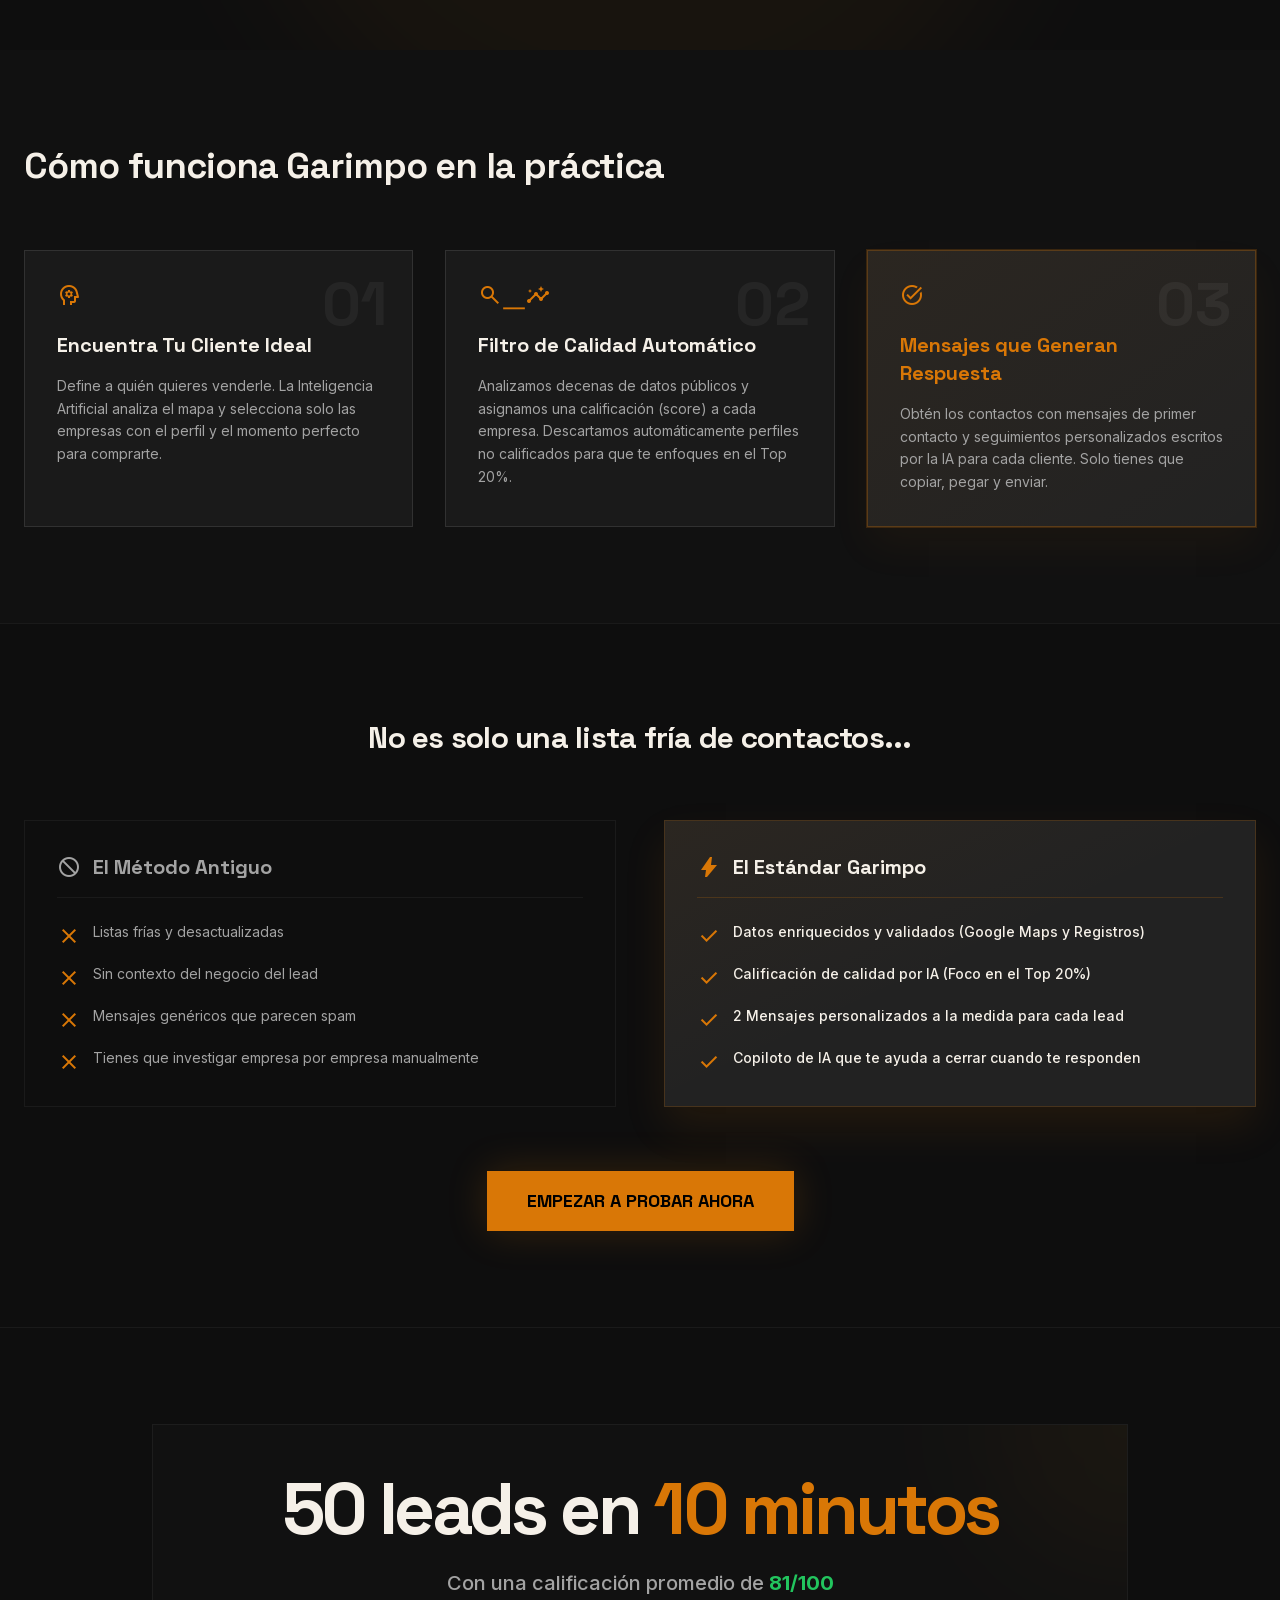
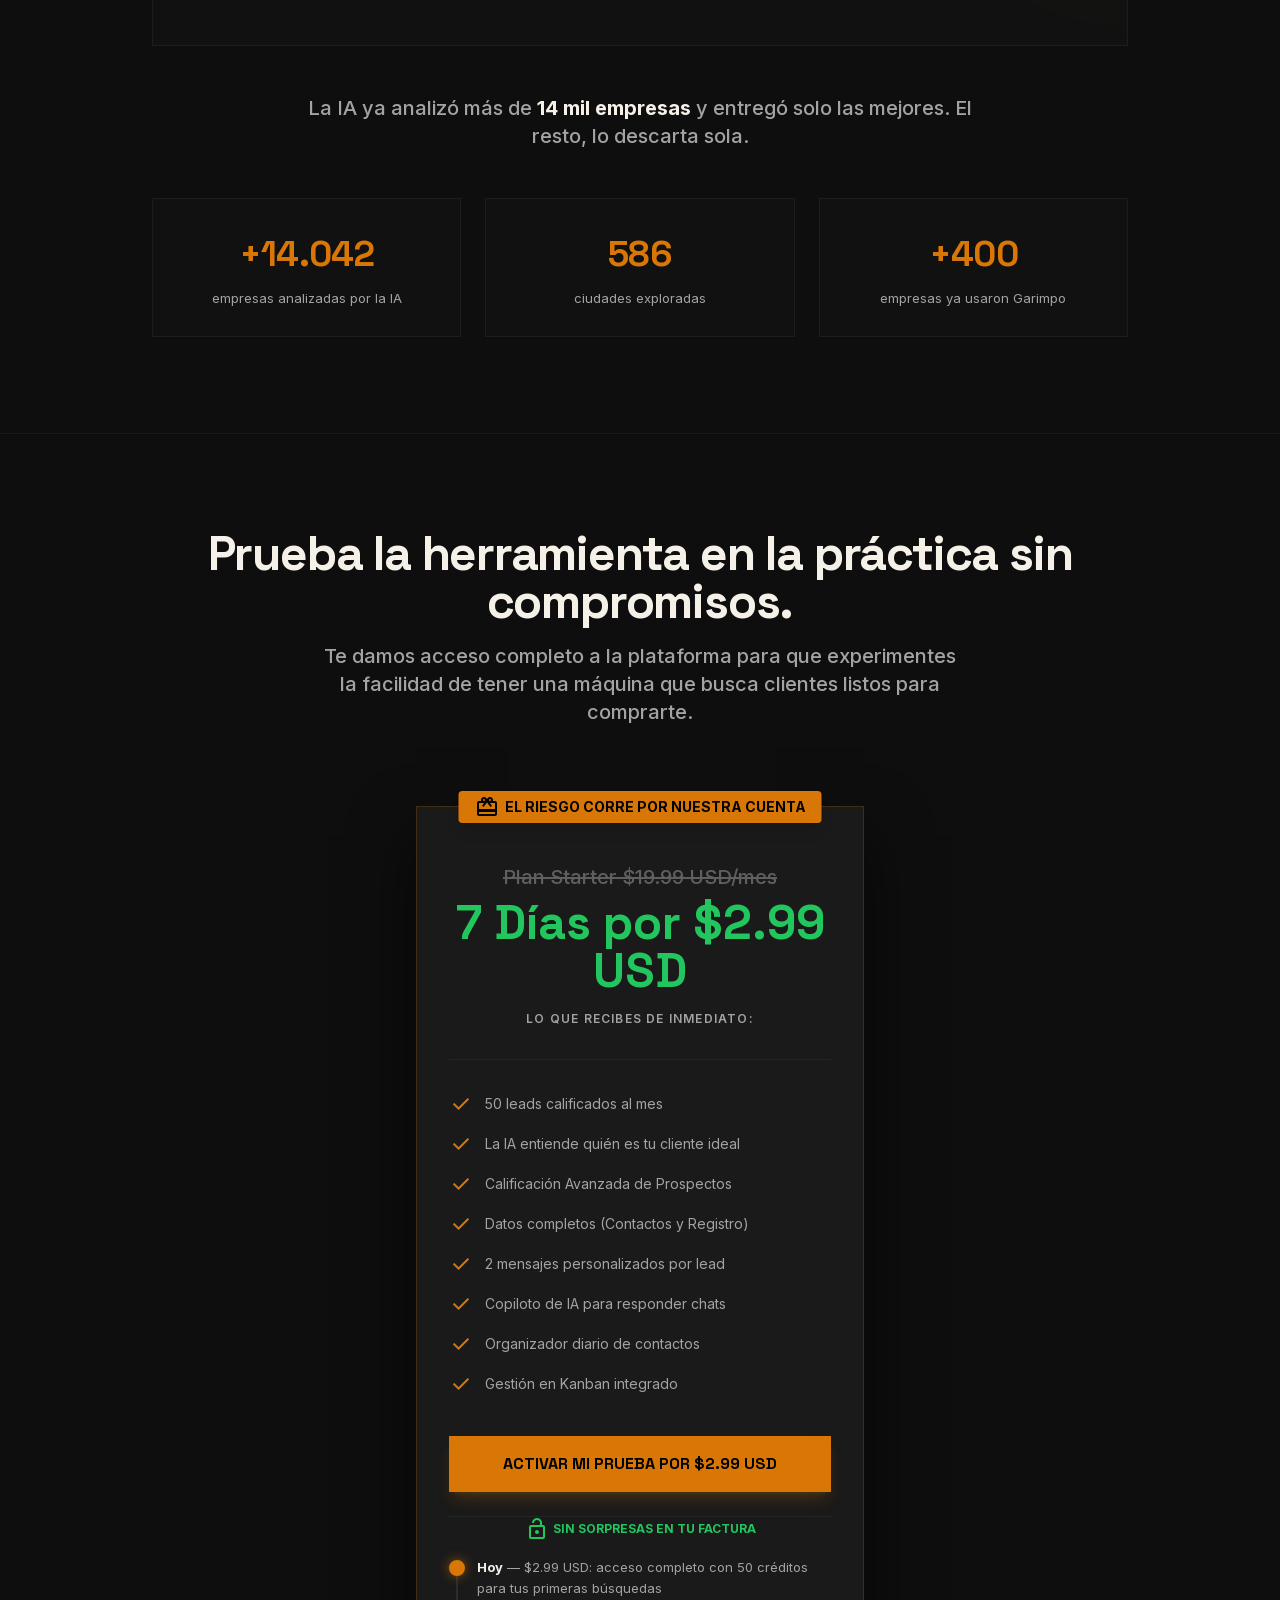
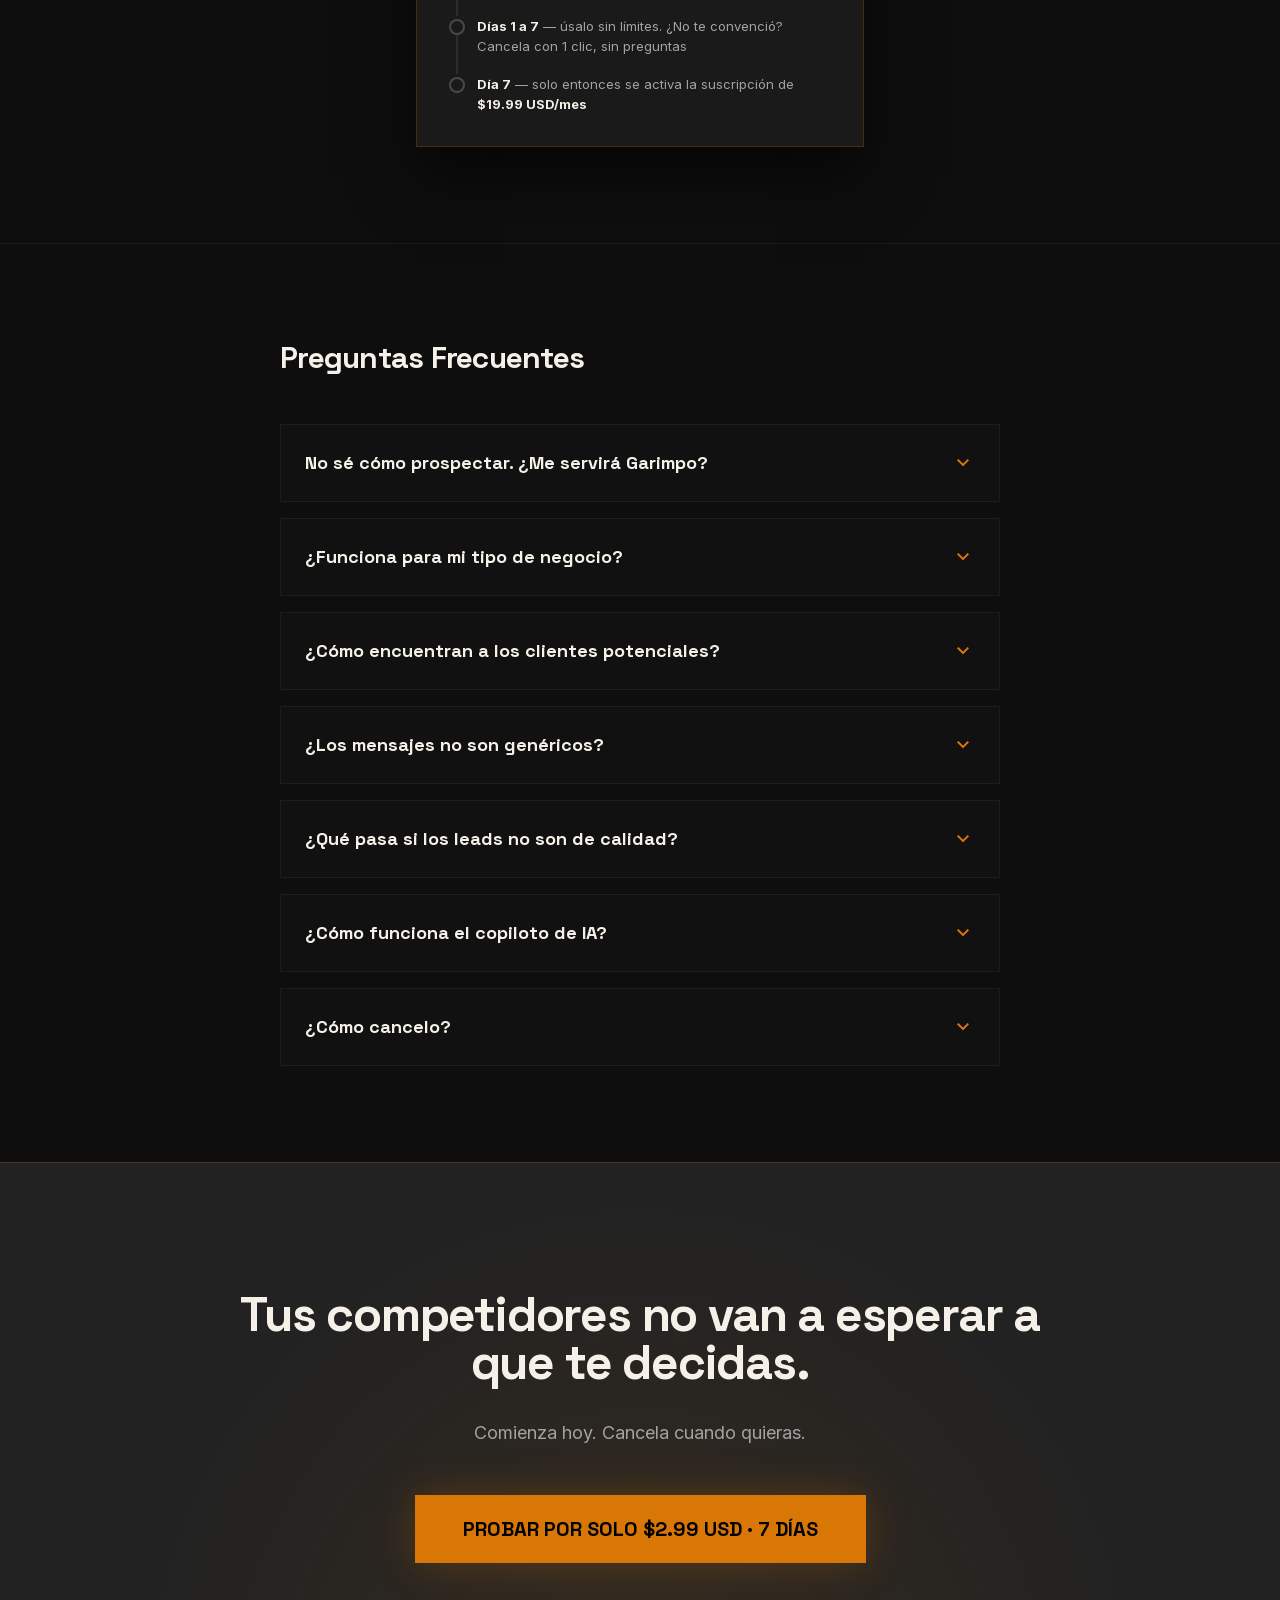
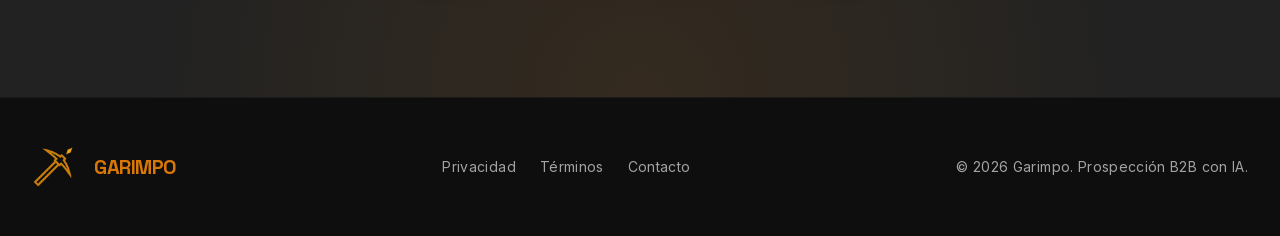
==== commit fc7f12ba: "perf: brilho do headline vira gradiente estático — animação repintava o elemento LCP O text-shine va" ====
--- a/es/index.html
+++ b/es/index.html
@@ -69,20 +69,17 @@
     /* ===== Brilho nos CTAs ===== */
     .cta-shine { position: relative; overflow: hidden; }
     .cta-shine::after { content: ''; position: absolute; top: 0; left: -75%; width: 50%; height: 100%; background: linear-gradient(105deg, transparent, rgba(255,255,255,.3), transparent); transform: skewX(-20deg); pointer-events: none; }
-    @keyframes shine-loop { 0% { left: -75%; } 14% { left: 125%; } 100% { left: 125%; } }
+    @keyframes shine-loop { 0% { transform: translateX(0) skewX(-20deg); } 14% { transform: translateX(400%) skewX(-20deg); } 100% { transform: translateX(400%) skewX(-20deg); } }
     .cta-shine::after { animation: shine-loop 5.5s ease 1.5s infinite; }
 
     /* ===== Destaque com brilho no headline ===== */
     .headline-shine {
-        background: linear-gradient(110deg, #d97706 35%, #ffd9a0 50%, #d97706 65%);
-        background-size: 200% 100%;
+        background: linear-gradient(110deg, #d97706 20%, #f0b357 55%, #d97706 90%);
         -webkit-background-clip: text;
         background-clip: text;
         -webkit-text-fill-color: transparent;
         color: #d97706;
-        animation: text-shine 5.5s ease 1.5s infinite;
     }
-    @keyframes text-shine { 0% { background-position: 120% 0; } 30% { background-position: -80% 0; } 100% { background-position: -80% 0; } }
 
     /* ===== Chips de fontes de dados ===== */
     .src-chip { display: inline-flex; align-items: center; gap: 8px; padding: 8px 18px; border: 1px solid rgba(255,255,255,.1); background: rgba(255,255,255,.03); border-radius: 999px; font-family: 'Space Grotesk', sans-serif; font-weight: 600; font-size: 14px; color: #f5f0e8; }
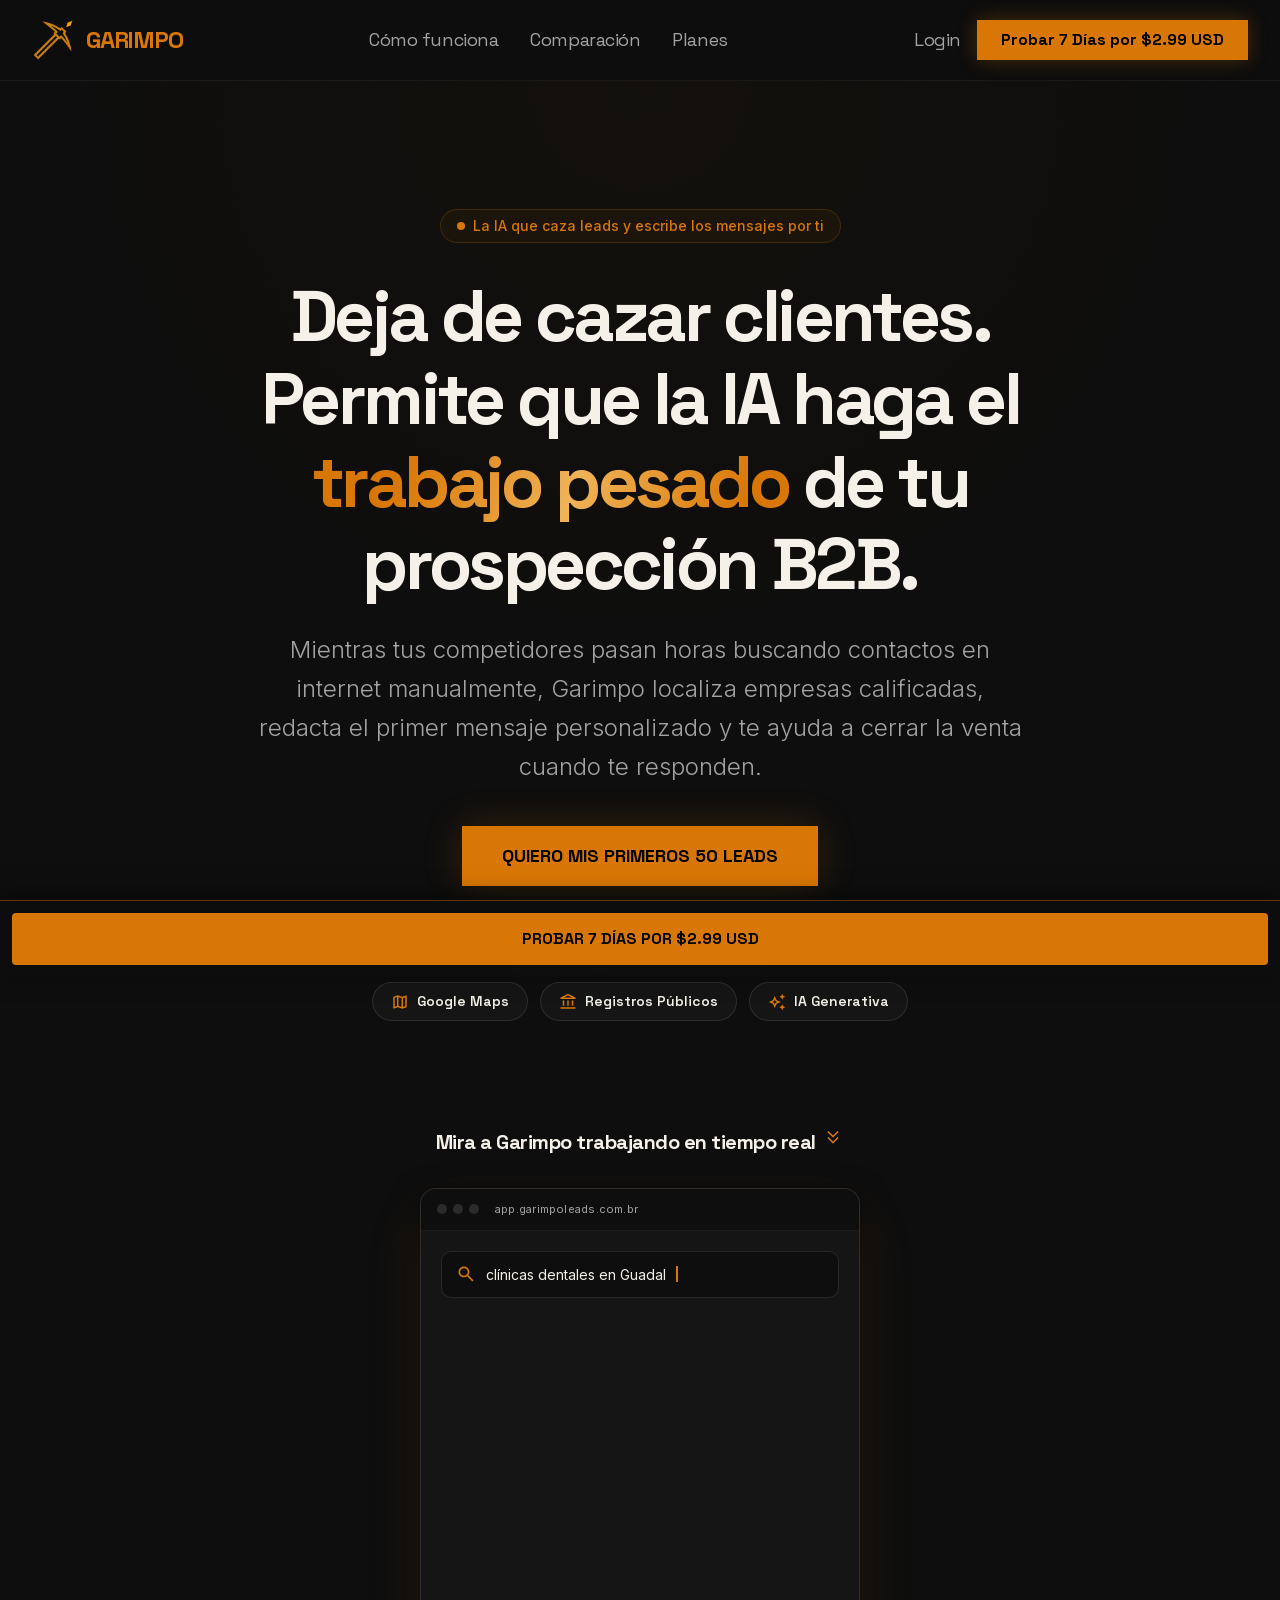
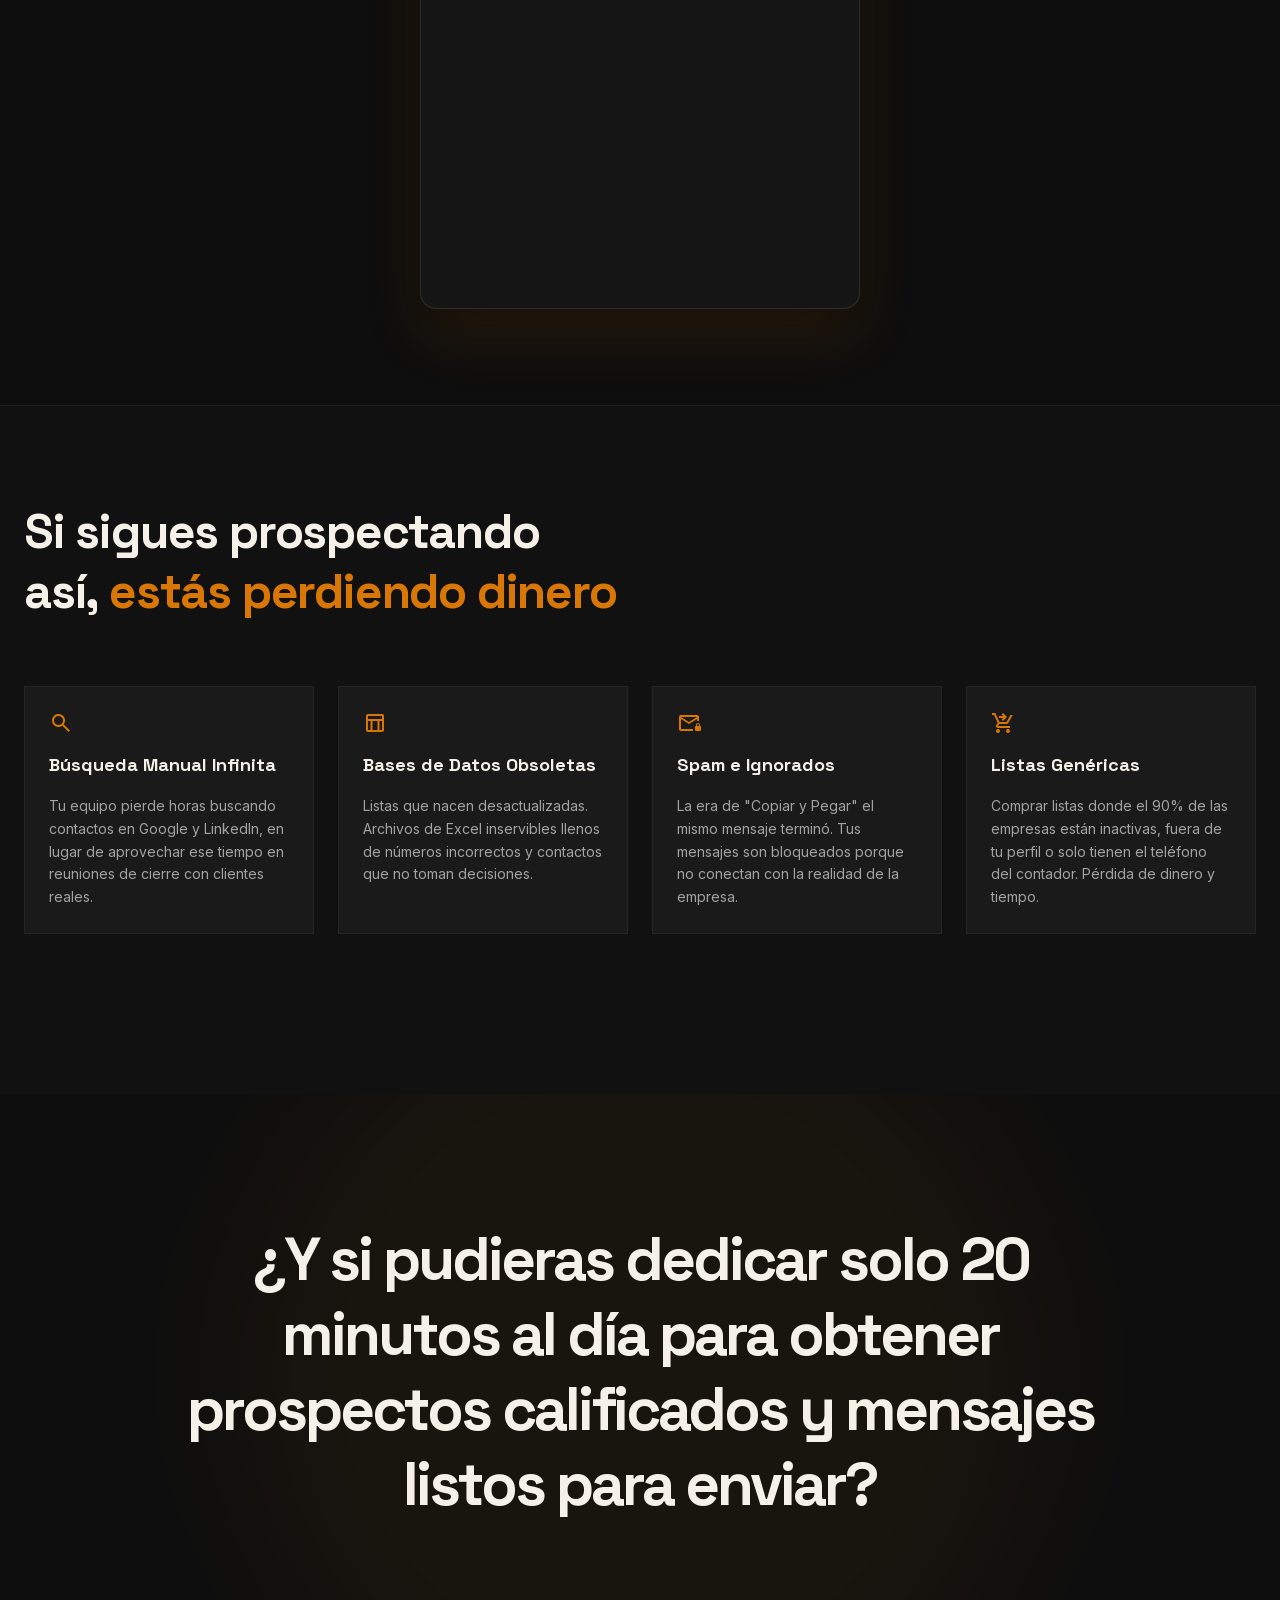
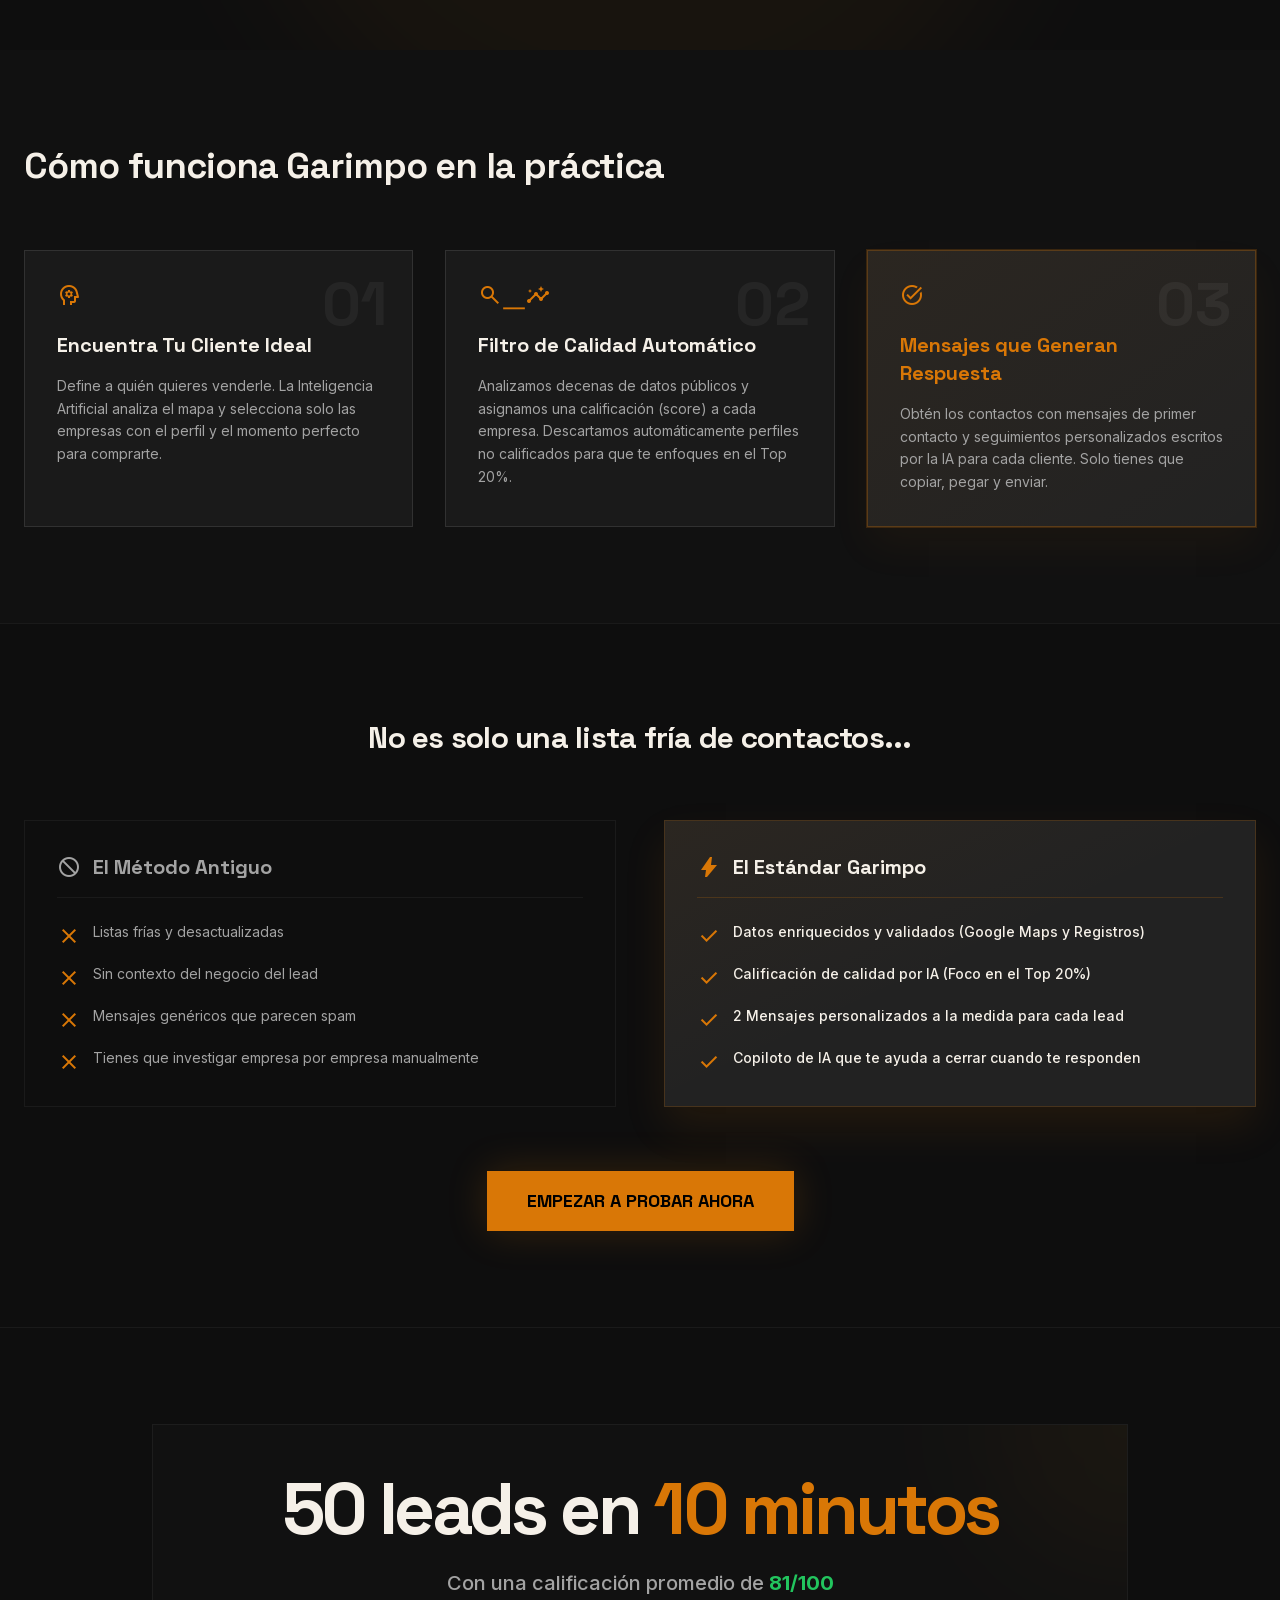
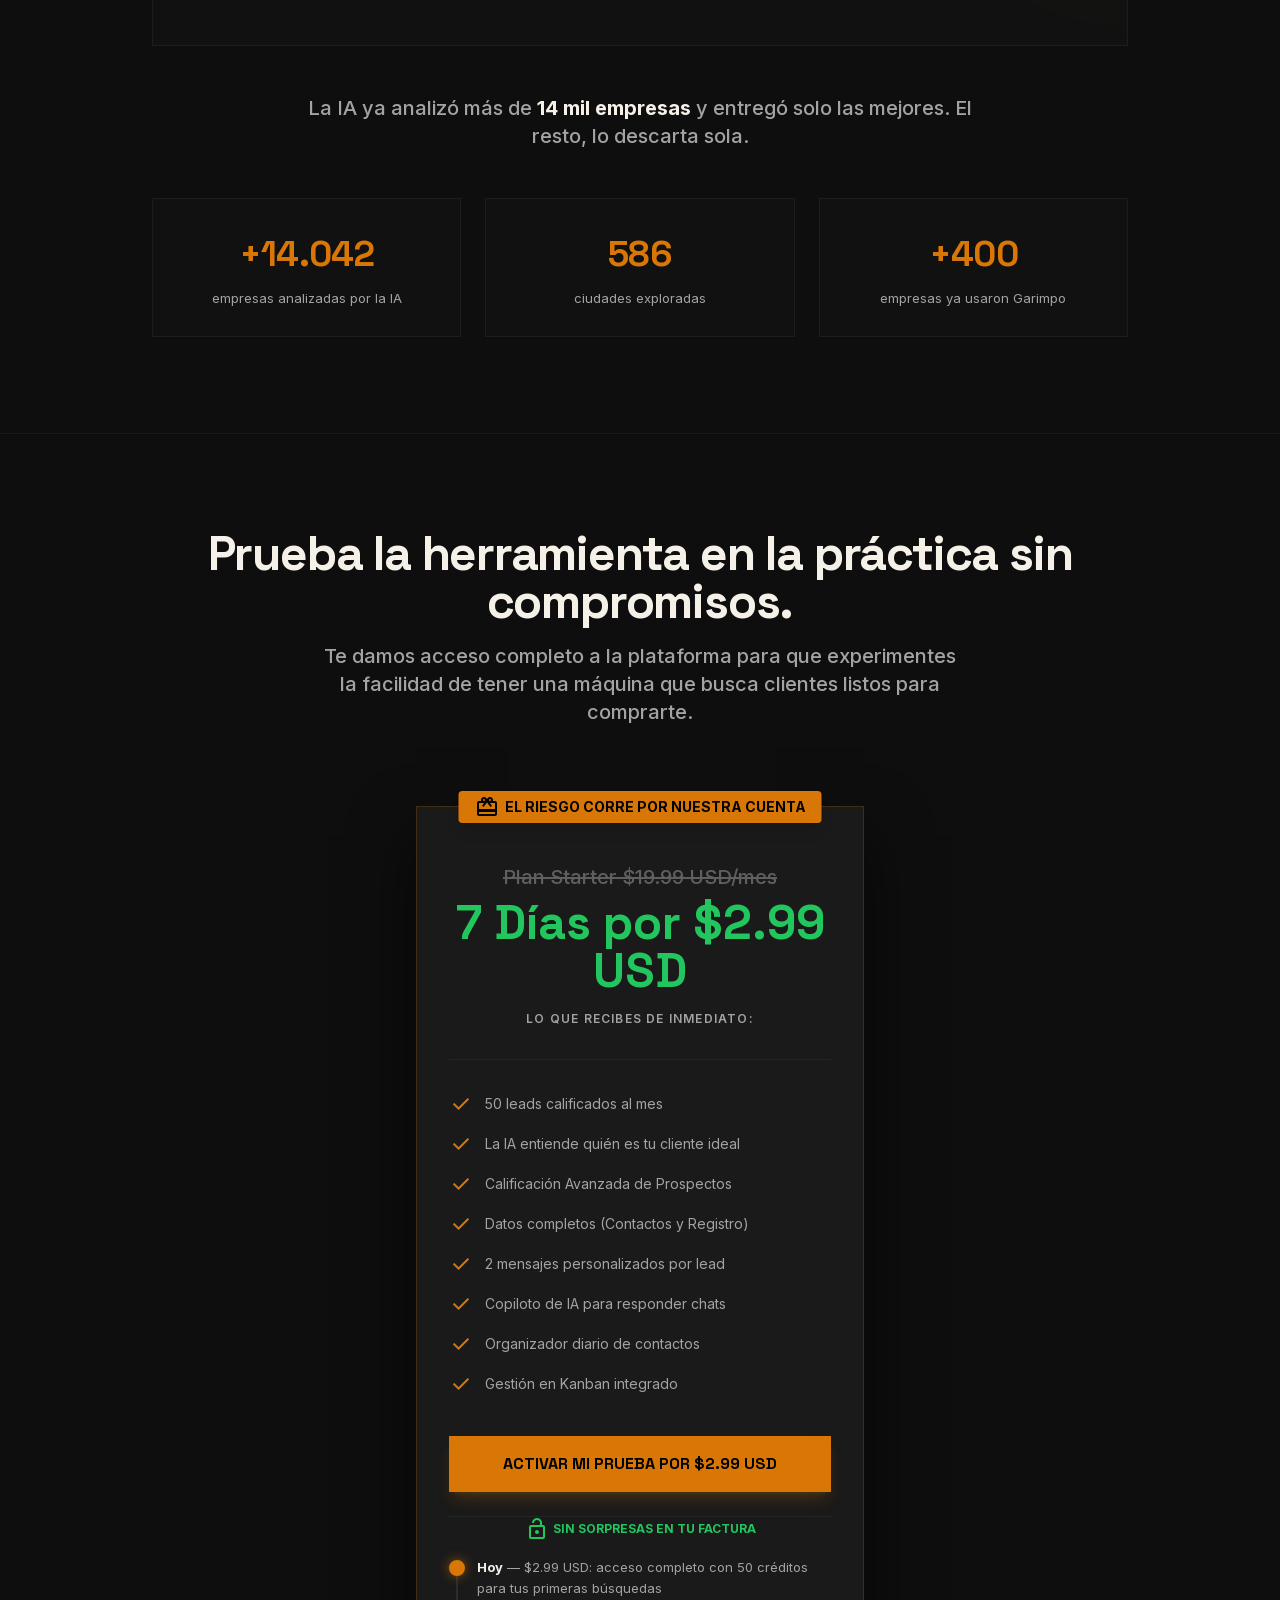
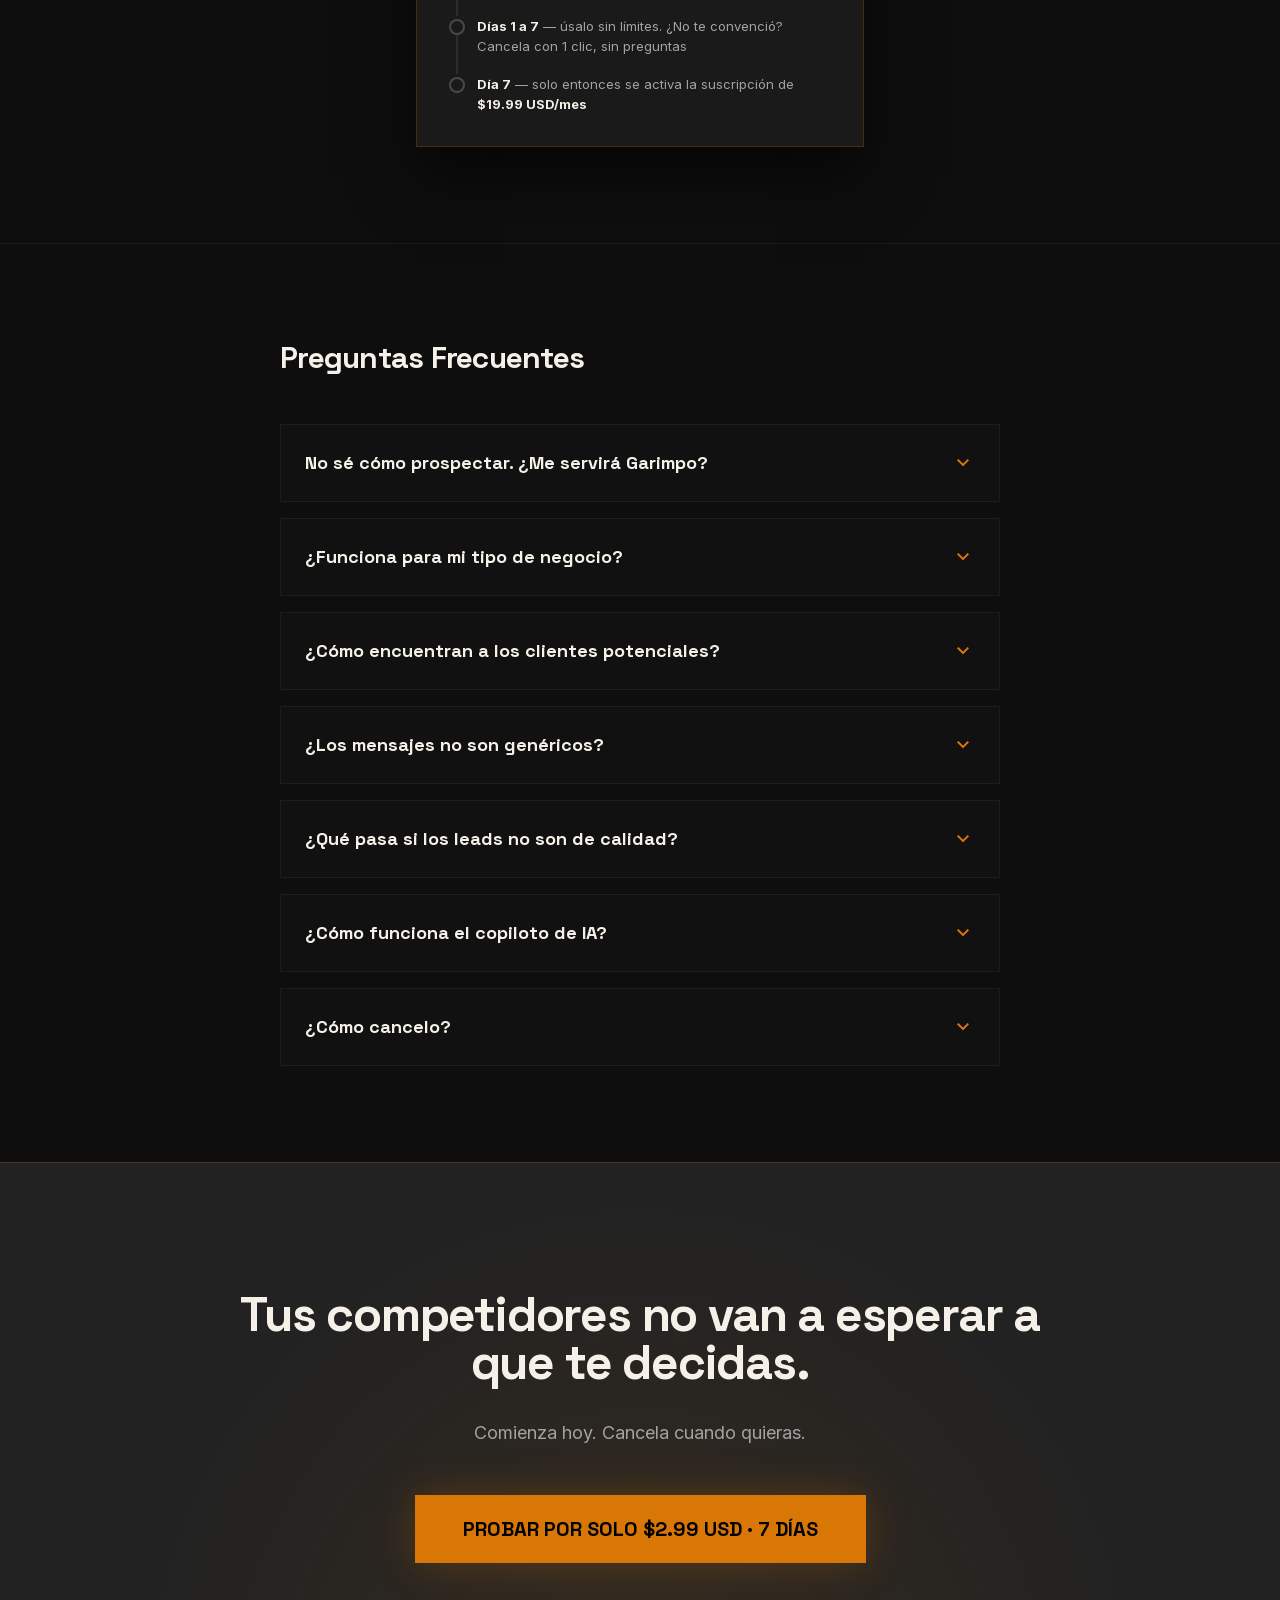
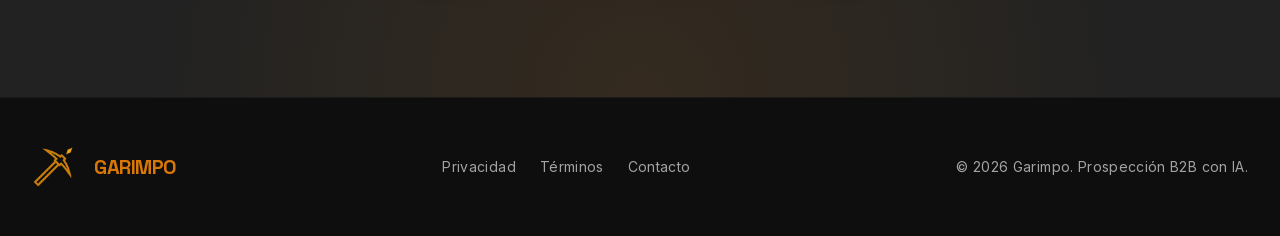
==== commit da74141e: "feat: botões de checkout levam return_to — cancelar no Stripe volta pra LP Junto com o fix na plataf" ====
--- a/es/index.html
+++ b/es/index.html
@@ -517,14 +517,18 @@
 <script>
 	    function preserveTrackingParamsOnAppLinks() {
 	        const params = new URLSearchParams(window.location.search);
-	        if (!Array.from(params).length) return;
 
 	        document.querySelectorAll('a[href^="https://www.garimpoleads.com.br/"]').forEach((link) => {
 	            try {
 	                const url = new URL(link.href);
 	                params.forEach((value, key) => {
-	                    if (value) url.searchParams.set(key, value);
+	                    if (value && key !== 'canceled') url.searchParams.set(key, value);
 	                });
+	                if (url.pathname.startsWith('/api/stripe/')) {
+	                    const here = new URL(window.location.href);
+	                    here.searchParams.delete('canceled');
+	                    url.searchParams.set('return_to', here.toString());
+	                }
 	                link.href = url.toString();
 	            } catch (error) {
 	                console.warn('No se pudieron conservar los parámetros de seguimiento:', error);
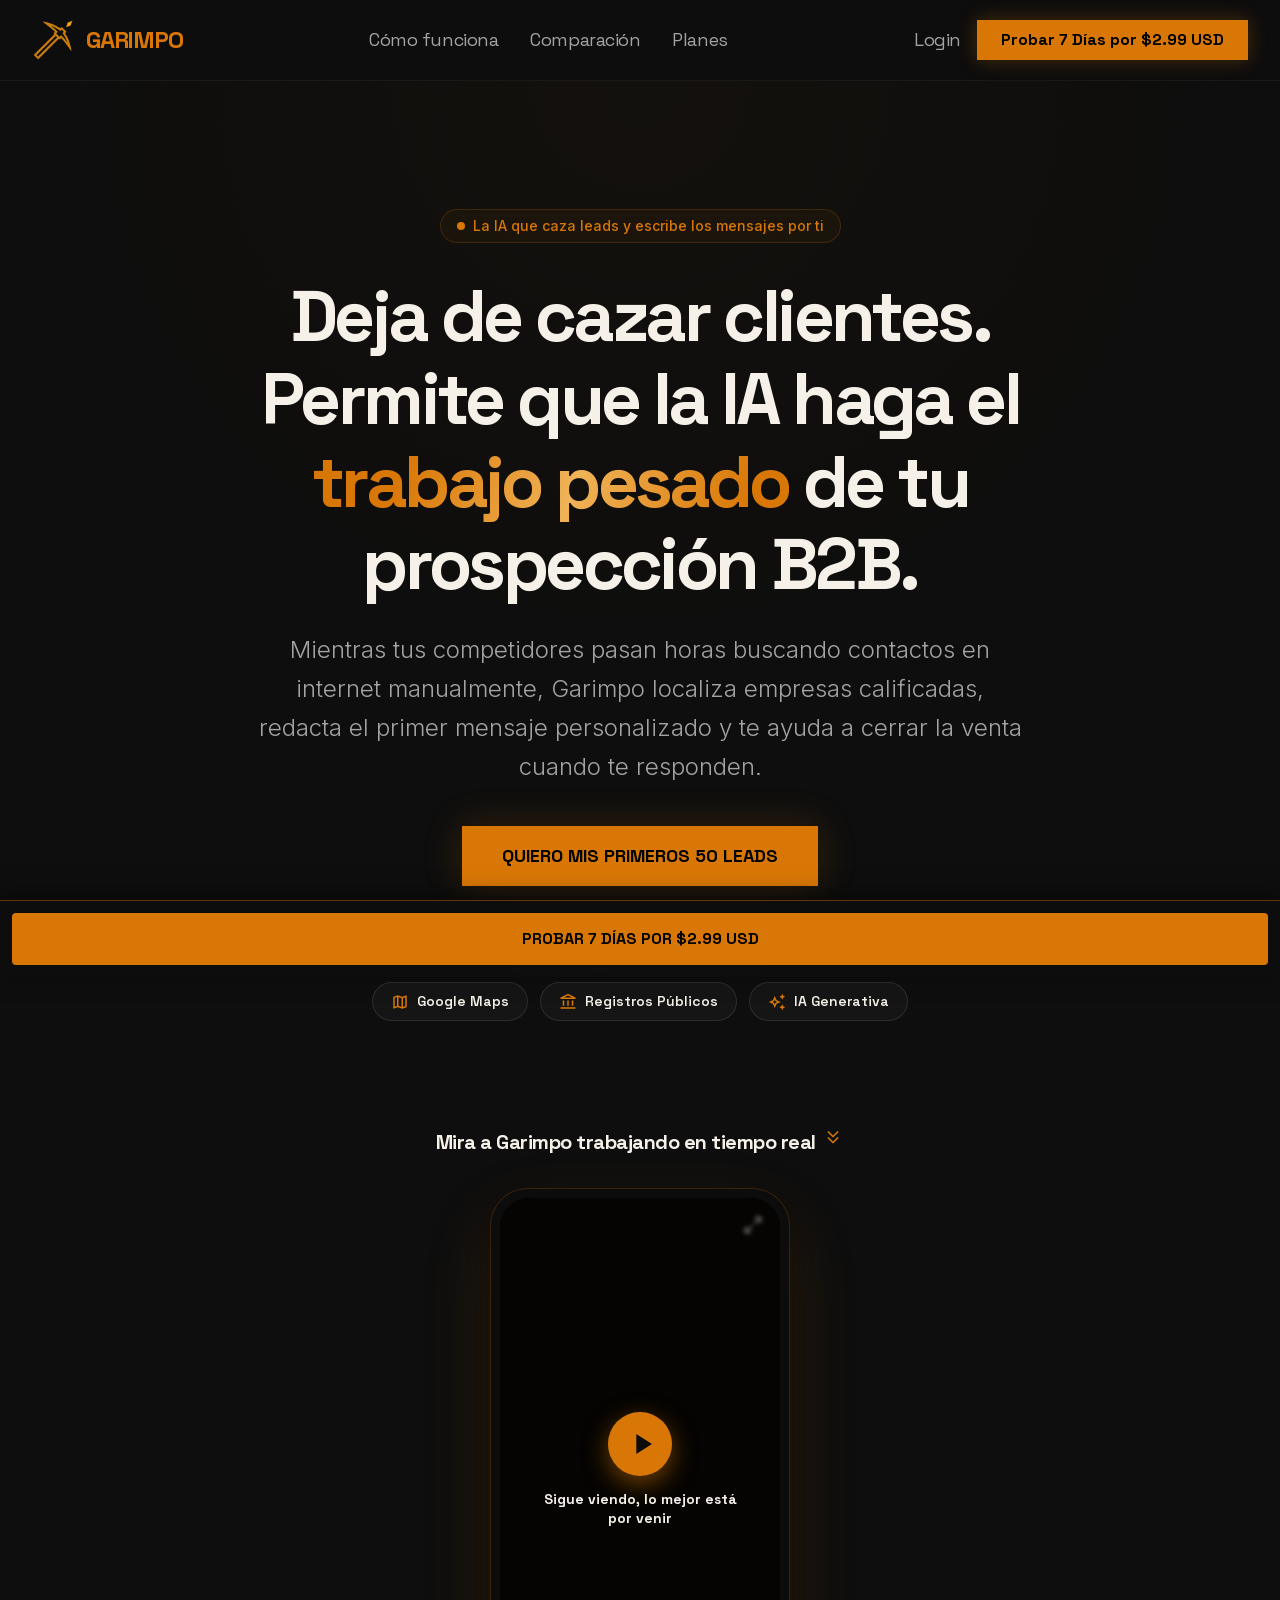
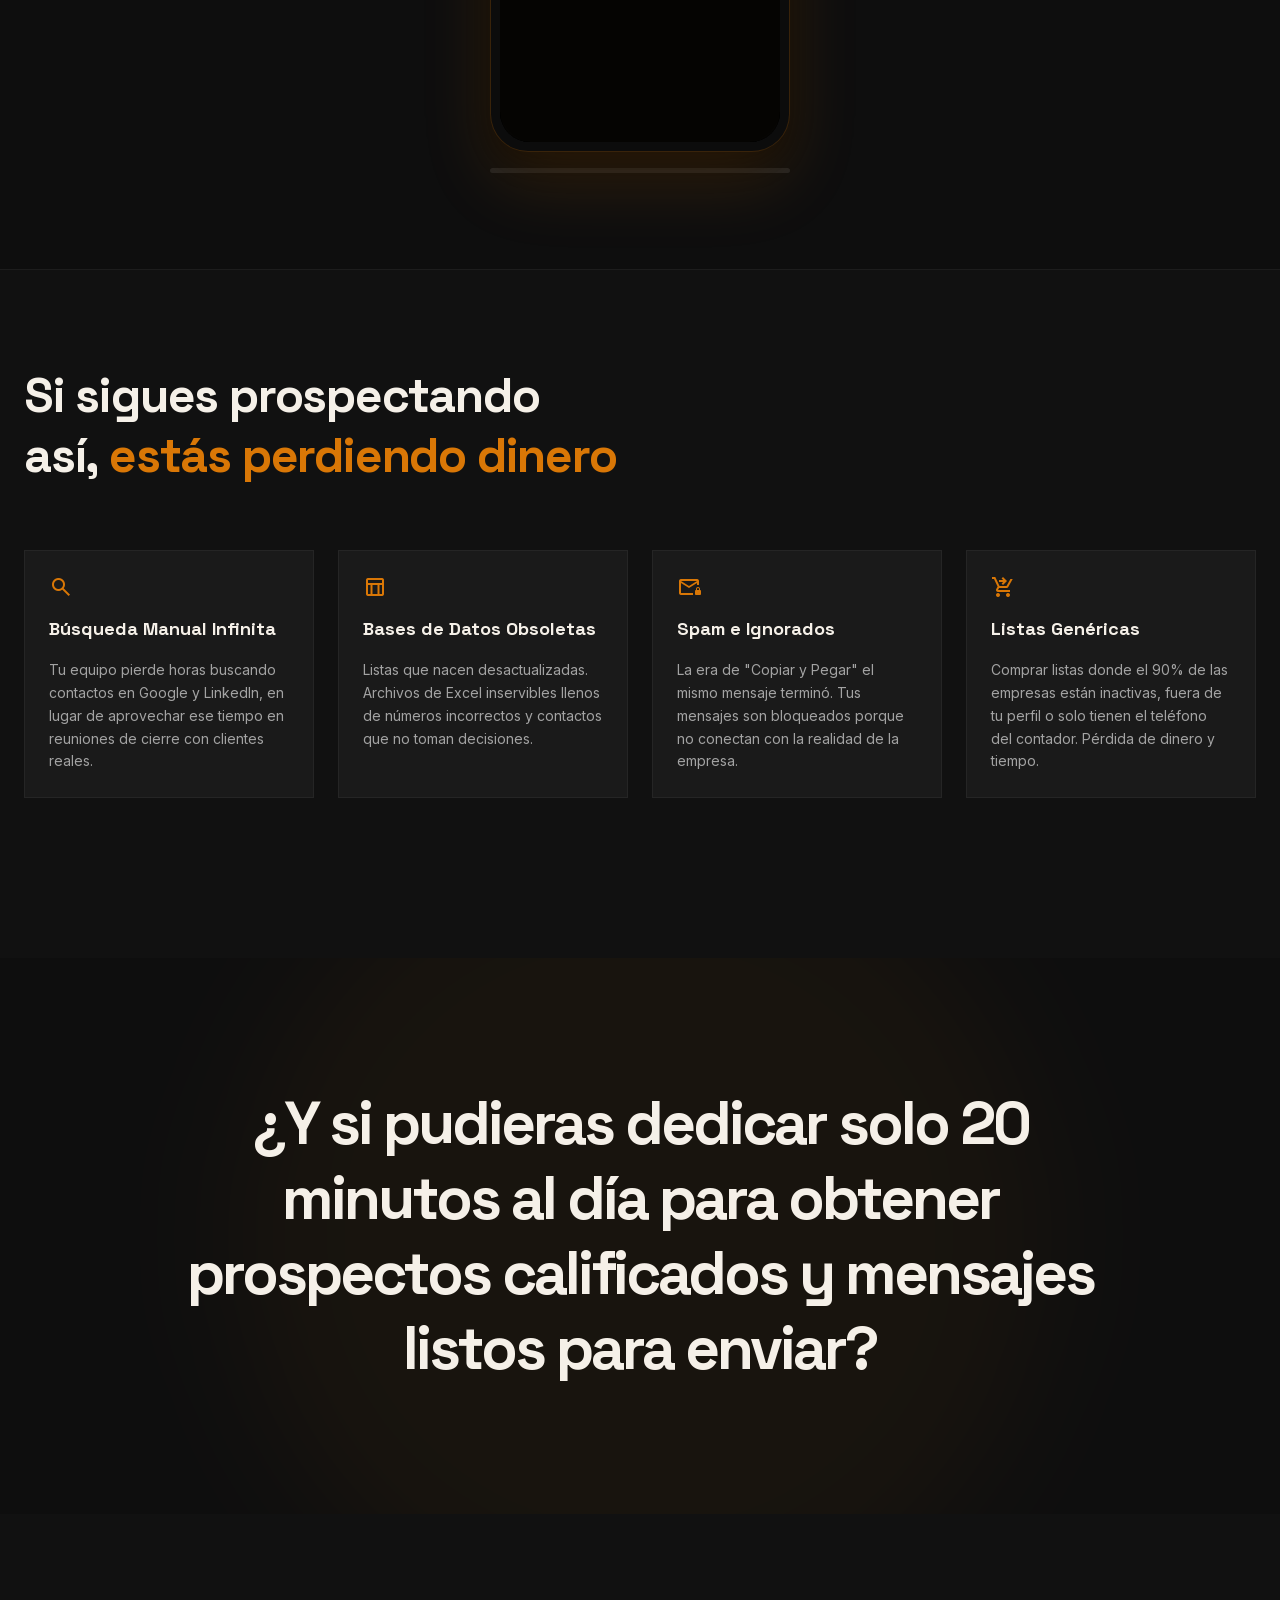
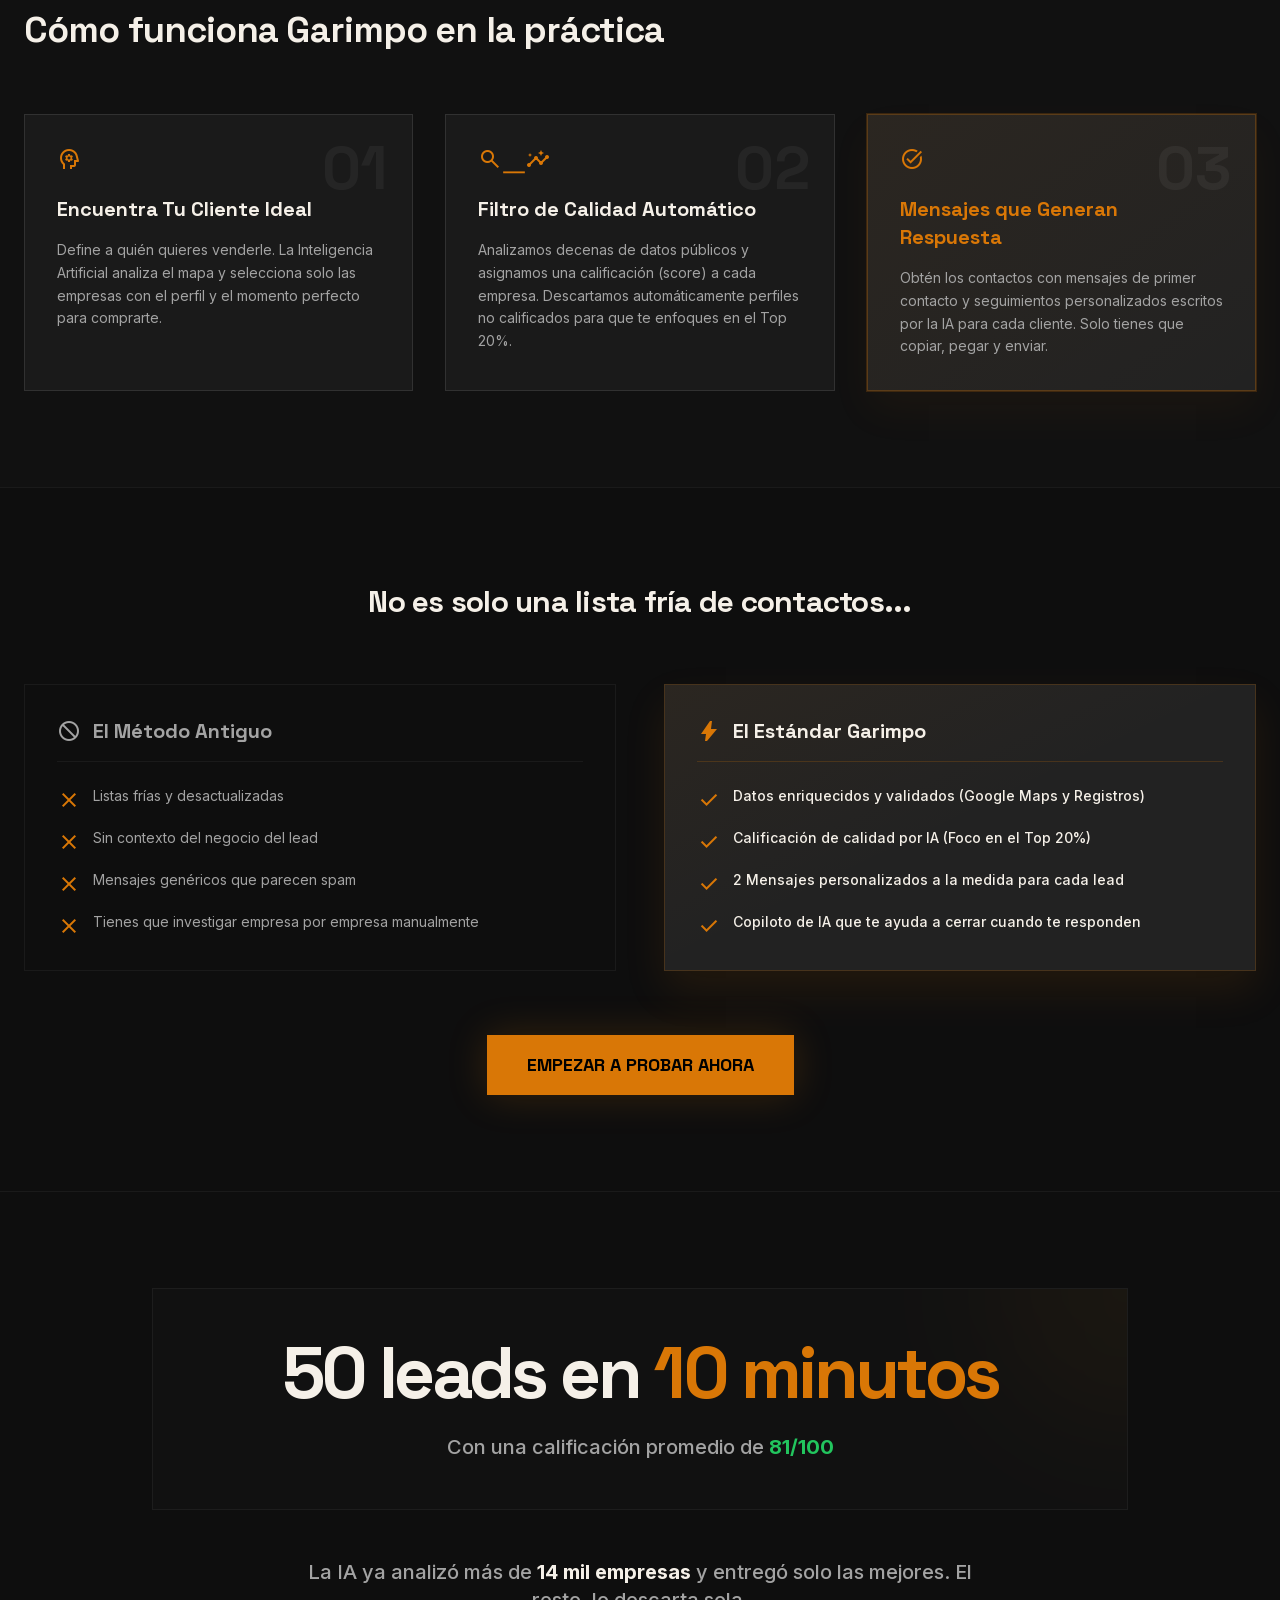
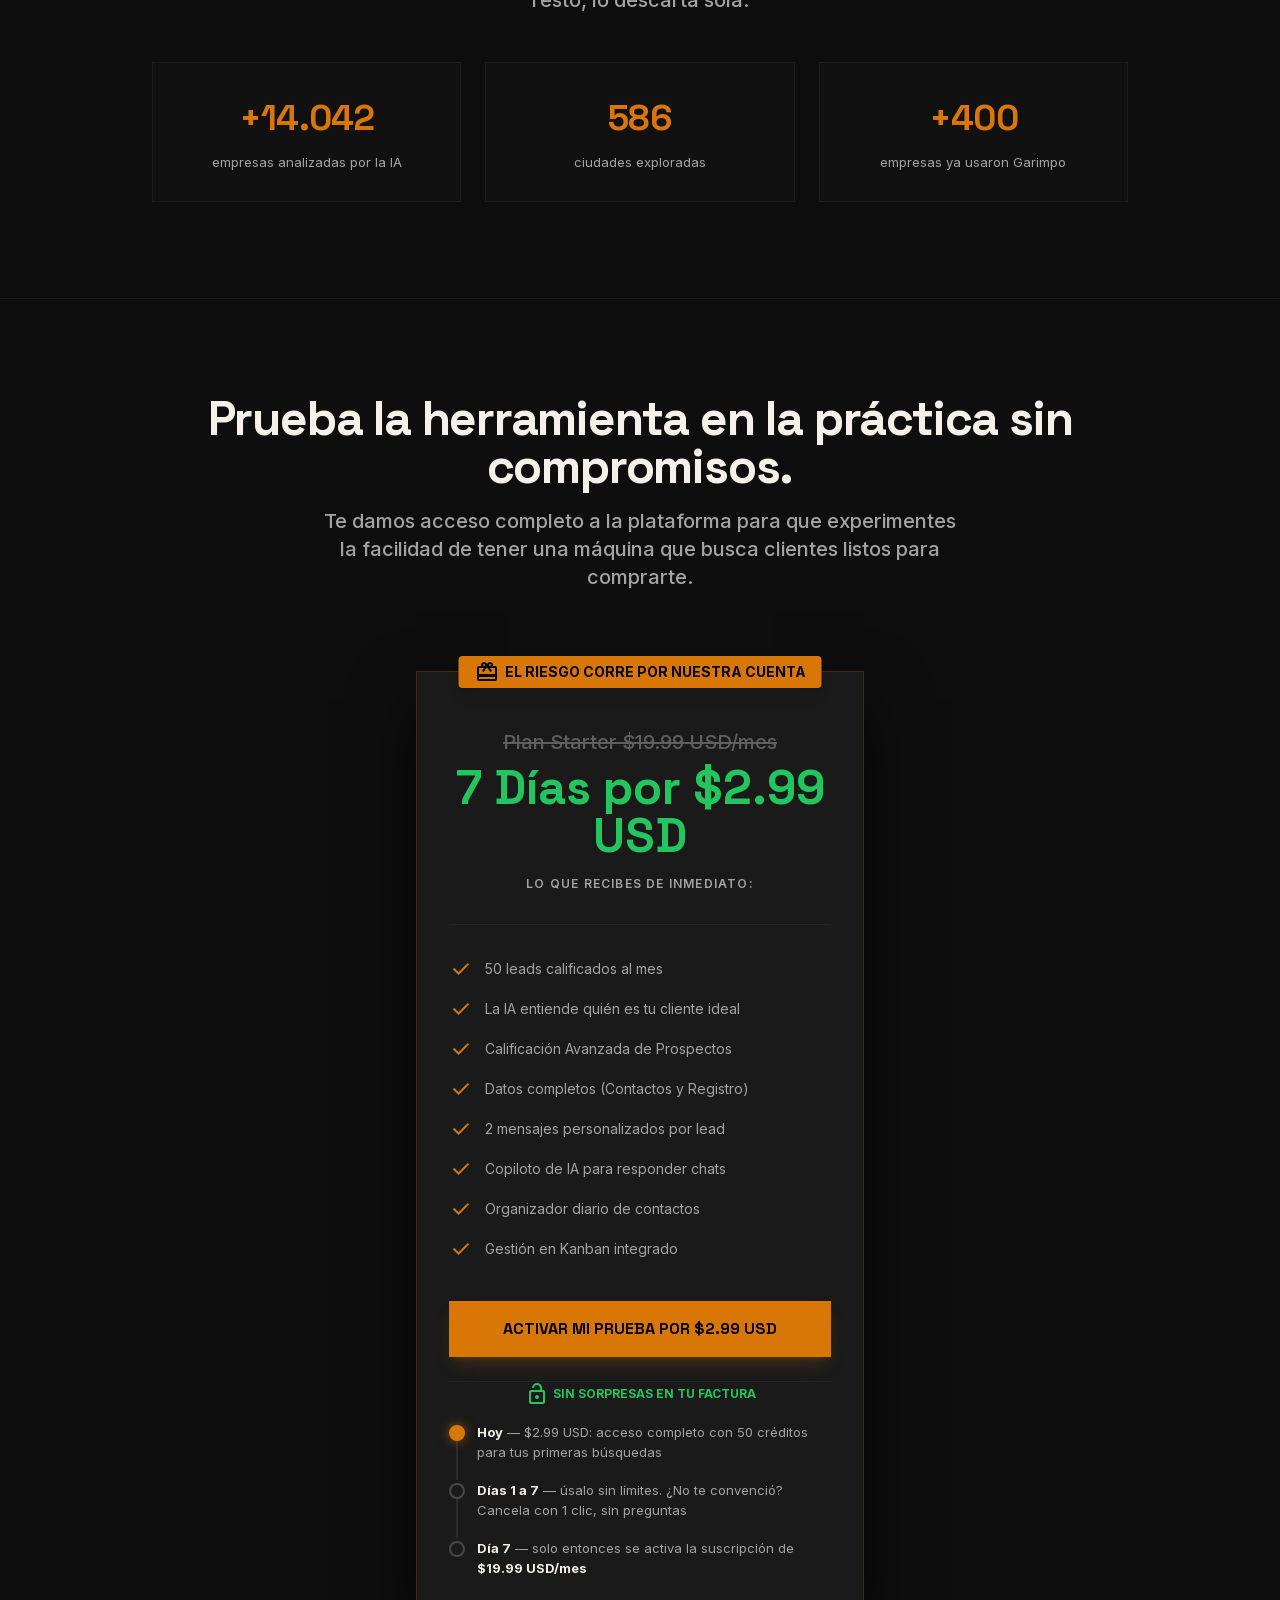
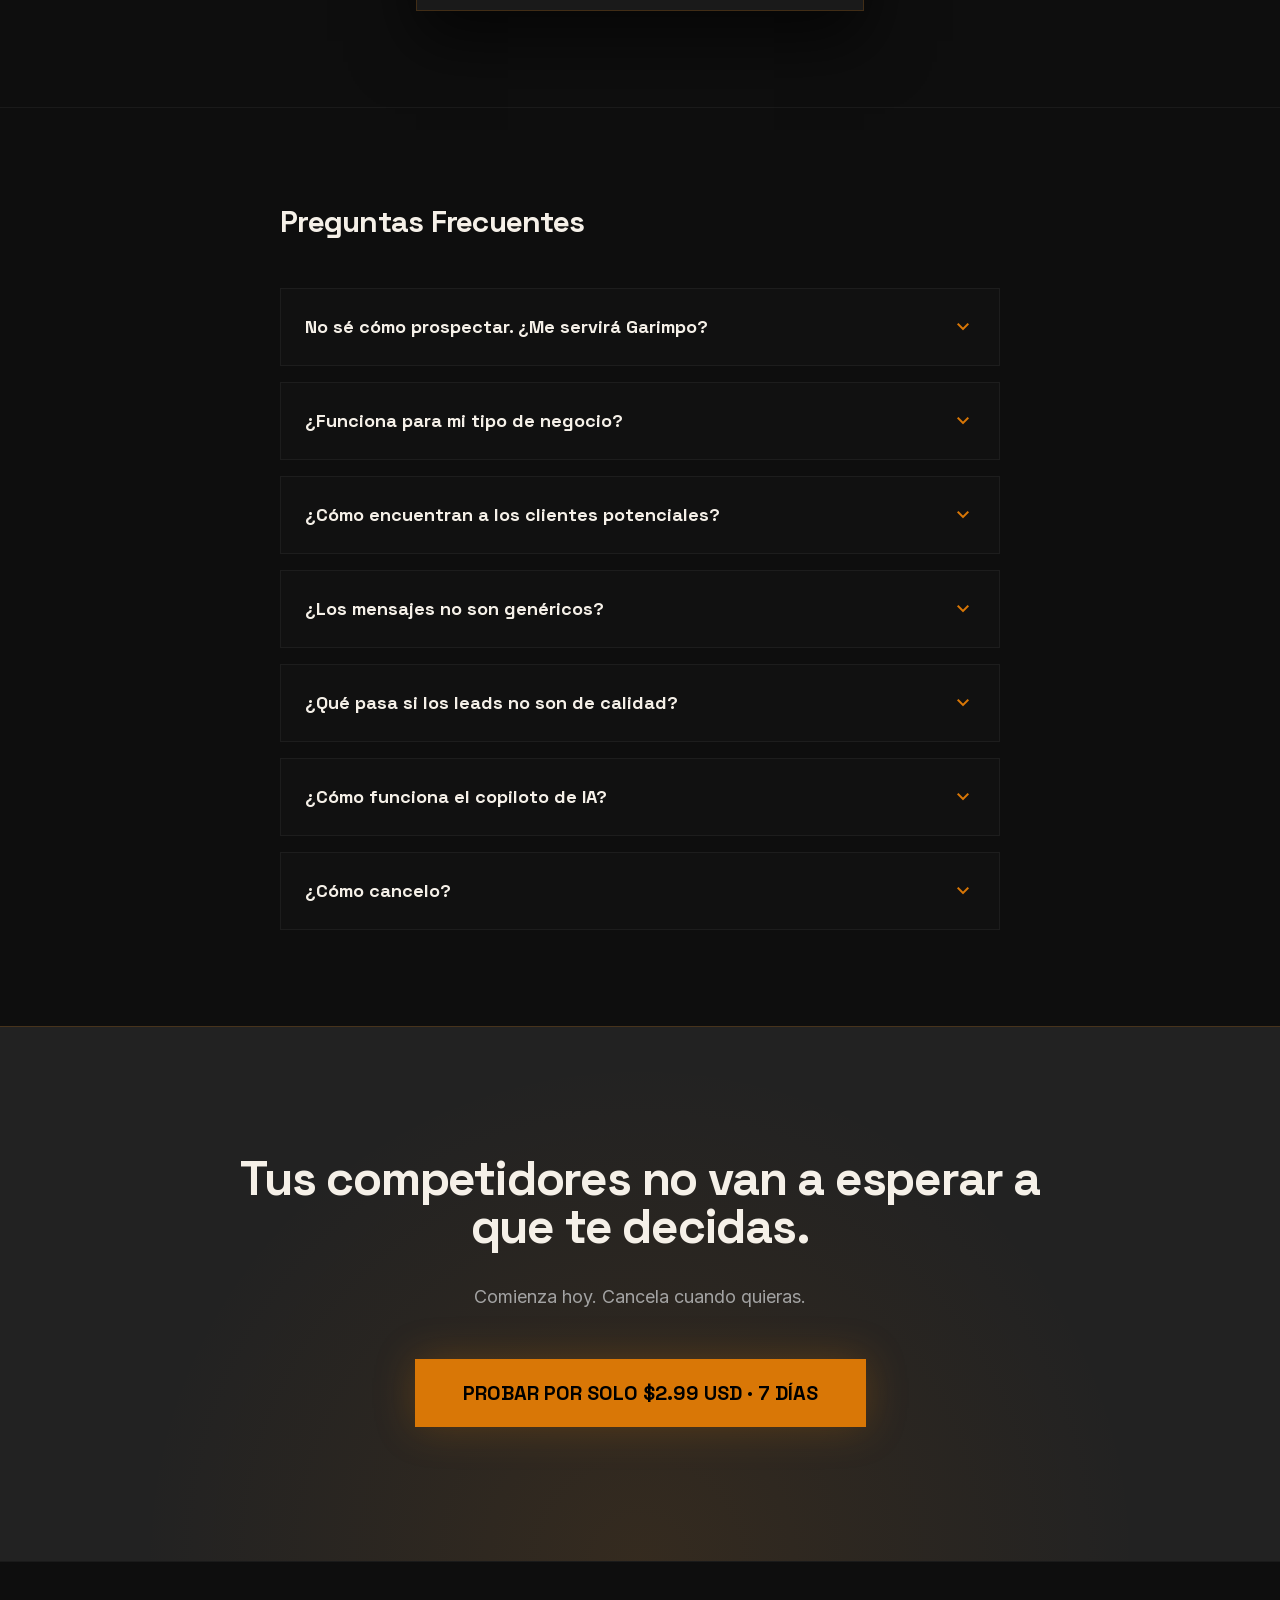
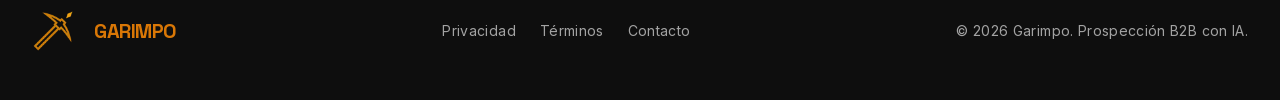
==== commit ef76803c: "feat: demo em vídeo real substitui o mockup animado na LP Gravação real da tela (mobile) numa moldur" ====
--- a/es/index.html
+++ b/es/index.html
@@ -85,49 +85,21 @@
     .src-chip { display: inline-flex; align-items: center; gap: 8px; padding: 8px 18px; border: 1px solid rgba(255,255,255,.1); background: rgba(255,255,255,.03); border-radius: 999px; font-family: 'Space Grotesk', sans-serif; font-weight: 600; font-size: 14px; color: #f5f0e8; }
     .src-chip .material-symbols-outlined { font-size: 18px; color: #d97706; }
 
-    /* ===== Demo viva ===== */
-    .demo-shell { width: 100%; max-width: 440px; background: #151515; border: 1px solid rgba(255,255,255,.1); border-radius: 16px; box-shadow: 0 30px 60px rgba(217,119,6,.12), 0 10px 30px rgba(0,0,0,.5); overflow: hidden; }
-    .demo-chrome { display: flex; align-items: center; gap: 6px; padding: 12px 16px; background: #0e0e0e; border-bottom: 1px solid rgba(255,255,255,.06); }
-    .demo-dot { width: 10px; height: 10px; border-radius: 999px; background: rgba(255,255,255,.12); }
-    .demo-url { margin-left: 10px; font-size: 11px; color: #a3a3a3; font-family: 'Inter', sans-serif; letter-spacing: .02em; }
-    .demo-body { padding: 20px; }
-    .demo-search { display: flex; align-items: center; gap: 10px; background: #0e0e0e; border: 1px solid rgba(255,255,255,.1); border-radius: 10px; padding: 12px 14px; font-size: 14px; color: #f5f0e8; min-height: 46px; }
-    .demo-search .material-symbols-outlined { font-size: 20px; color: #d97706; }
-    .demo-caret { display: inline-block; width: 2px; height: 1.1em; background: #d97706; vertical-align: text-bottom; animation: caret-blink 1s steps(1) infinite; }
-    @keyframes caret-blink { 50% { opacity: 0; } }
-    .demo-status { font-size: 12px; color: #a3a3a3; margin: 12px 2px 0; min-height: 18px; display: flex; align-items: center; gap: 8px; }
-    .demo-status.working::before { content: ''; width: 8px; height: 8px; border-radius: 999px; background: #d97706; animation: pulse-ring 1.4s infinite; flex-shrink: 0; }
-    .demo-lead { margin-top: 14px; background: #1a1a1a; border: 1px solid rgba(217,119,6,.25); border-radius: 12px; padding: 16px; opacity: 0; transform: translateY(14px); transition: opacity .5s ease, transform .5s ease; }
-    .demo-lead.show { opacity: 1; transform: none; }
-    .demo-lead-head { display: flex; align-items: center; gap: 12px; }
-    .demo-avatar { width: 42px; height: 42px; border-radius: 10px; background: rgba(217,119,6,.15); color: #d97706; display: flex; align-items: center; justify-content: center; font-family: 'Space Grotesk', sans-serif; font-weight: 700; font-size: 15px; flex-shrink: 0; }
-    .demo-lead-name { font-family: 'Space Grotesk', sans-serif; font-weight: 700; font-size: 15px; color: #f5f0e8; }
-    .demo-lead-sub { font-size: 12px; color: #a3a3a3; margin-top: 2px; }
-    .demo-score { position: relative; width: 48px; height: 48px; margin-left: auto; flex-shrink: 0; }
-    .demo-score svg { width: 48px; height: 48px; transform: rotate(-90deg); }
-    .demo-score circle { fill: none; stroke-width: 4; }
-    .demo-score .ring-track { stroke: rgba(255,255,255,.08); }
-    .demo-score .ring-fill { stroke: #22c55e; stroke-linecap: round; stroke-dasharray: 113.1; stroke-dashoffset: 113.1; }
-    .demo-score span { position: absolute; inset: 0; display: flex; align-items: center; justify-content: center; font-family: 'Space Grotesk', sans-serif; font-weight: 700; font-size: 14px; color: #22c55e; }
-    .demo-chips { display: flex; flex-wrap: wrap; gap: 6px; margin-top: 14px; }
-    .demo-chip { display: inline-flex; align-items: center; gap: 5px; font-size: 11px; color: #a3a3a3; border: 1px solid rgba(255,255,255,.1); border-radius: 999px; padding: 4px 10px; }
-    .demo-chip .material-symbols-outlined { font-size: 13px; color: #d97706; }
-    .demo-context { margin-top: 14px; background: rgba(217,119,6,.05); border: 1px solid rgba(217,119,6,.15); border-radius: 10px; padding: 10px 12px; opacity: 0; transform: translateY(8px); transition: opacity .45s ease, transform .45s ease; }
-    .demo-context.show { opacity: 1; transform: none; }
-    .demo-context ul { margin: 6px 0 0; padding: 0; list-style: none; }
-    .demo-context li { font-size: 12px; color: #a3a3a3; line-height: 1.5; display: flex; gap: 6px; }
-    .demo-context li::before { content: '•'; color: #d97706; }
-    .demo-msg-label { display: flex; align-items: center; gap: 6px; font-size: 11px; font-weight: 600; color: #d97706; text-transform: uppercase; letter-spacing: .08em; margin-top: 16px; }
-    .demo-msg-label .material-symbols-outlined { font-size: 15px; }
-    .demo-context .demo-msg-label { margin-top: 0; }
-    .demo-queue { margin-top: 14px; padding-top: 12px; border-top: 1px dashed rgba(255,255,255,.1); font-size: 11px; color: #a3a3a3; display: flex; align-items: center; gap: 6px; flex-wrap: wrap; opacity: 0; transition: opacity .5s ease; }
-    .demo-queue.show { opacity: 1; }
-    .demo-queue .material-symbols-outlined { font-size: 14px; color: #d97706; }
-    .demo-queue b { color: #22c55e; font-weight: 700; }
-    .demo-msg { margin-top: 8px; background: #0e0e0e; border: 1px solid rgba(255,255,255,.08); border-radius: 10px; padding: 12px 14px; font-size: 13px; line-height: 1.6; color: #f5f0e8; min-height: 110px; }
-    .demo-actions { display: flex; justify-content: flex-end; margin-top: 12px; }
-    .demo-copy { display: inline-flex; align-items: center; gap: 6px; font-family: 'Space Grotesk', sans-serif; font-weight: 700; font-size: 12px; color: #000; background: #d97706; border-radius: 6px; padding: 8px 14px; }
-    .demo-copy .material-symbols-outlined { font-size: 15px; }
+    /* ===== Demo em vídeo (moldura + barra + pausa) ===== */
+    .demo-frame { width: 100%; max-width: 300px; margin: 0 auto; }
+    .demo-phone { position: relative; background: #0c0c0c; border: 1px solid rgba(217,119,6,.22); border-radius: 38px; padding: 9px; box-shadow: 0 30px 70px rgba(217,119,6,.16), 0 12px 34px rgba(0,0,0,.6); }
+    .demo-screen { position: relative; aspect-ratio: 988 / 1920; border-radius: 30px; overflow: hidden; background: #000; cursor: pointer; }
+    .demo-screen video { position: absolute; inset: 0; width: 100%; height: 100%; object-fit: contain; display: block; background: #000; }
+    .demo-fs { position: absolute; top: 10px; right: 10px; z-index: 2; width: 34px; height: 34px; display: flex; align-items: center; justify-content: center; border: 0; border-radius: 10px; background: rgba(0,0,0,.45); -webkit-backdrop-filter: blur(4px); backdrop-filter: blur(4px); color: #fff; cursor: pointer; }
+    .demo-fs svg { width: 20px; height: 20px; display: block; }
+    .demo-overlay { position: absolute; inset: 0; z-index: 4; display: flex; flex-direction: column; align-items: center; justify-content: center; gap: 14px; padding: 20px; text-align: center; background: rgba(10,8,4,.55); -webkit-backdrop-filter: blur(2px); backdrop-filter: blur(2px); border: 0; cursor: pointer; }
+    .demo-overlay[hidden] { display: none; }
+    .demo-overlay-play { width: 64px; height: 64px; border-radius: 999px; background: #d97706; color: #0c0c0c; display: flex; align-items: center; justify-content: center; box-shadow: 0 8px 24px rgba(217,119,6,.5); transition: transform .15s ease; }
+    .demo-overlay:hover .demo-overlay-play { transform: scale(1.06); }
+    .demo-overlay-play svg { width: 34px; height: 34px; display: block; margin-left: 3px; }
+    .demo-overlay-text { color: #f5f0e8; font-family: 'Space Grotesk', sans-serif; font-weight: 700; font-size: 14px; line-height: 1.35; max-width: 210px; }
+    .demo-progress { margin-top: 16px; height: 5px; border-radius: 999px; background: rgba(255,255,255,.09); overflow: hidden; cursor: pointer; }
+    .demo-progress-fill { height: 100%; width: 0%; border-radius: 999px; background: linear-gradient(90deg, #f59e0b, #d97706); transition: width .12s linear; }
 
     /* ===== Strip de números reais ===== */
     .stat-card { background: #111; border: 1px solid rgba(255,255,255,.05); padding: 28px 20px; text-align: center; display: flex; flex-direction: column; gap: 8px; }
@@ -146,7 +118,7 @@
     /* ===== Acessibilidade: reduz movimento ===== */
     @media (prefers-reduced-motion: reduce) {
         .hero-enter > *, .reveal, .stagger > * { opacity: 1 !important; transform: none !important; animation: none !important; transition: none !important; }
-        .cta-shine::after, .demo-caret, .data-pulse, .demo-status.working::before, .headline-shine { animation: none !important; }
+        .cta-shine::after, .data-pulse, .headline-shine { animation: none !important; }
     }
 </style>
 </head>
@@ -213,46 +185,23 @@
       <span class="material-symbols-outlined text-primary block mt-2 animate-bounce" style="font-variation-settings: 'wght' 300;">keyboard_double_arrow_down</span>
   </div>
 
-  <div class="demo-shell" id="demo-shell" aria-label="Demostración animada: Garimpo encuentra un lead, lo califica y redacta el mensaje">
-     <div class="demo-chrome">
-         <span class="demo-dot"></span><span class="demo-dot"></span><span class="demo-dot"></span>
-         <span class="demo-url">app.garimpoleads.com.br</span>
+  <div class="demo-frame">
+     <div class="demo-phone" id="demo-phone">
+        <div class="demo-screen" id="demo-screen">
+            <video id="demo-video" playsinline muted loop preload="none" poster="assets/demo-garimpo-poster.webp" aria-label="Demostración real de Garimpo usándose en el celular: crear campaña, minar leads, ver el contexto de cada empresa y enviar el mensaje por WhatsApp">
+                <source src="assets/demo-garimpo.mp4" type="video/mp4">
+            </video>
+            <button type="button" class="demo-fs" id="demo-fs" aria-label="Tela cheia">
+                <svg viewBox="0 0 24 24" fill="none" stroke="currentColor" stroke-width="2" stroke-linecap="round" stroke-linejoin="round" aria-hidden="true"><polyline points="15 3 21 3 21 9"></polyline><polyline points="9 21 3 21 3 15"></polyline><line x1="21" y1="3" x2="14" y2="10"></line><line x1="3" y1="21" x2="10" y2="14"></line></svg>
+            </button>
+            <button type="button" class="demo-overlay" id="demo-overlay" aria-label="Sigue viendo, lo mejor está por venir" hidden>
+                <span class="demo-overlay-play"><svg viewBox="0 0 24 24" fill="currentColor" aria-hidden="true"><path d="M8 5v14l11-7z"></path></svg></span>
+                <span class="demo-overlay-text">Sigue viendo, lo mejor está por venir</span>
+            </button>
+        </div>
      </div>
-     <div class="demo-body">
-         <div class="demo-search">
-             <span class="material-symbols-outlined" aria-hidden="true">search</span>
-             <span id="demo-query"></span><span class="demo-caret" id="demo-query-caret"></span>
-         </div>
-         <div class="demo-status" id="demo-status">&nbsp;</div>
-         <div class="demo-lead" id="demo-lead">
-             <div class="demo-lead-head">
-                 <div class="demo-avatar">SP</div>
-                 <div>
-                     <div class="demo-lead-name">Clínica Sonrisa Plena</div>
-                     <div class="demo-lead-sub">Guadalajara · México</div>
-                 </div>
-                 <div class="demo-score">
-                     <svg viewBox="0 0 44 44" aria-hidden="true"><circle class="ring-track" cx="22" cy="22" r="18"></circle><circle class="ring-fill" id="demo-ring" cx="22" cy="22" r="18"></circle></svg>
-                     <span id="demo-score-num">0</span>
-                 </div>
-             </div>
-             <div class="demo-chips">
-                 <span class="demo-chip"><span class="material-symbols-outlined" aria-hidden="true">call</span>+52 33 812 ••••</span>
-                 <span class="demo-chip"><span class="material-symbols-outlined" aria-hidden="true">verified</span>Registro activo</span>
-                 <span class="demo-chip"><span class="material-symbols-outlined" aria-hidden="true">star</span>4,9 en Google</span>
-             </div>
-             <div class="demo-context" id="demo-context">
-                 <div class="demo-msg-label"><span class="material-symbols-outlined" aria-hidden="true">travel_explore</span> Contexto que la IA encontró en el sitio y en Google</div>
-                 <ul>
-                     <li>Las reseñas destacan la atención, pero el sitio no refleja ese nivel</li>
-                     <li>Las citas se agendan solo por WhatsApp</li>
-                 </ul>
-             </div>
-             <div class="demo-msg-label"><span class="material-symbols-outlined" aria-hidden="true">auto_awesome</span> Mensaje escrito por la IA para este lead</div>
-             <div class="demo-msg"><span id="demo-msg-text"></span><span class="demo-caret" id="demo-msg-caret" style="display:none;"></span></div>
-             <div class="demo-actions"><span class="demo-copy"><span class="material-symbols-outlined" aria-hidden="true">content_copy</span> Copiar y enviar</span></div>
-             <div class="demo-queue" id="demo-queue"><span class="material-symbols-outlined" aria-hidden="true">format_list_numbered</span> En la fila: Clínica Dental Río <b>89</b> · Sonríe Centro <b>87</b> · +46 leads</div>
-         </div>
+     <div class="demo-progress" id="demo-progress" role="progressbar" aria-label="Progresso do vídeo">
+        <div class="demo-progress-fill" id="demo-progress-fill"></div>
      </div>
   </div>
 </section>
@@ -586,114 +535,49 @@
 	            countEls.forEach((el) => countObs.observe(el));
 	        }
 
-	        // ===== Demo viva (loop: búsqueda -> score -> mensaje) =====
-	        (() => {
-	            const shell = document.getElementById('demo-shell');
-	            if (!shell) return;
-	            const queryEl = document.getElementById('demo-query');
-	            const queryCaret = document.getElementById('demo-query-caret');
-	            const statusEl = document.getElementById('demo-status');
-	            const leadEl = document.getElementById('demo-lead');
-	            const ring = document.getElementById('demo-ring');
-	            const scoreNum = document.getElementById('demo-score-num');
-	            const msgText = document.getElementById('demo-msg-text');
-	            const msgCaret = document.getElementById('demo-msg-caret');
-	            const contextEl = document.getElementById('demo-context');
-	            const queueEl = document.getElementById('demo-queue');
-	            const RING_C = 113.1;
-	            const QUERY = 'clínicas dentales en Guadalajara';
-	            const MSG = '¡Hola! ¿Qué tal? Estuve viendo el sitio de Sonrisa Plena y vi que tienen 4,9 en Google con reseñas excelentes, pero sentí que el sitio aún no refleja ese mismo nivel. ¿Hoy se encargan ustedes mismos de esa parte o tienen a alguien que los ayude?';
-	            const SCORE = 92;
-
-	            const setFinalState = () => {
-	                queryEl.textContent = QUERY;
-	                queryCaret.style.display = 'none';
-	                statusEl.textContent = 'Lead de alta calificación encontrado:';
-	                leadEl.classList.add('show');
-	                contextEl.classList.add('show');
-	                queueEl.classList.add('show');
-	                scoreNum.textContent = SCORE;
-	                ring.style.strokeDashoffset = RING_C * (1 - SCORE / 100);
-	                msgText.textContent = MSG;
-	            };
-
-	            if (reducedMotion || !('IntersectionObserver' in window)) { setFinalState(); return; }
-
-	            let visible = false;
-	            let running = false;
-	            const sleep = (ms) => new Promise((r) => setTimeout(r, ms));
-	            const waitVisible = () => new Promise((r) => {
-	                const t = setInterval(() => { if (visible) { clearInterval(t); r(); } }, 250);
-	            });
-	            const typeInto = async (el, text, speed) => {
-	                el.textContent = '';
-	                for (const ch of text) {
-	                    el.textContent += ch;
-	                    await sleep(speed + Math.random() * 25);
-	                }
-	            };
-	            const animateScore = () => new Promise((res) => {
-	                const dur = 1400;
-	                const t0 = performance.now();
-	                const frame = (t) => {
-	                    const p = Math.min((t - t0) / dur, 1);
-	                    const eased = 1 - Math.pow(1 - p, 3);
-	                    scoreNum.textContent = Math.round(eased * SCORE);
-	                    ring.style.strokeDashoffset = RING_C * (1 - (eased * SCORE) / 100);
-	                    if (p < 1) requestAnimationFrame(frame); else res();
-	                };
-	                requestAnimationFrame(frame);
-	            });
-	            const resetScene = () => {
-	                queryEl.textContent = '';
-	                queryCaret.style.display = 'inline-block';
-	                statusEl.classList.remove('working');
-	                statusEl.innerHTML = '&nbsp;';
-	                leadEl.classList.remove('show');
-	                contextEl.classList.remove('show');
-	                queueEl.classList.remove('show');
-	                scoreNum.textContent = '0';
-	                ring.style.transition = 'none';
-	                ring.style.strokeDashoffset = RING_C;
-	                msgText.textContent = '';
-	                msgCaret.style.display = 'none';
-	            };
-	            const run = async () => {
-	                running = true;
-	                while (true) {
-	                    if (!visible) await waitVisible();
-	                    resetScene();
-	                    await sleep(700);
-	                    await typeInto(queryEl, QUERY, 42);
-	                    queryCaret.style.display = 'none';
-	                    statusEl.classList.add('working');
-	                    statusEl.textContent = 'La IA está analizando 134 empresas…';
-	                    await sleep(1500);
-	                    statusEl.textContent = 'Leyendo el sitio y Google Maps de cada una…';
-	                    await sleep(1400);
-	                    statusEl.textContent = 'Descartando las no calificadas…';
-	                    await sleep(1200);
-	                    statusEl.classList.remove('working');
-	                    statusEl.textContent = 'Lead de alta calificación encontrado:';
-	                    leadEl.classList.add('show');
-	                    await sleep(500);
-	                    await animateScore();
-	                    await sleep(500);
-	                    contextEl.classList.add('show');
-	                    await sleep(1600);
-	                    msgCaret.style.display = 'inline-block';
-	                    await typeInto(msgText, MSG, 16);
-	                    msgCaret.style.display = 'none';
-	                    await sleep(600);
-	                    queueEl.classList.add('show');
-	                    await sleep(9000);
-	                }
-	            };
-	            new IntersectionObserver((entries) => {
-	                visible = entries[0].isIntersecting;
-	                if (visible && !running) run();
-	            }, { threshold: 0.35 }).observe(shell);
-	        })();
+	        // ===== Demo em vídeo (autoplay + clique pra pausar + incentivo pra voltar) =====
+        (() => {
+            const wrap = document.getElementById('demo-phone');
+            if (!wrap) return;
+            const video = document.getElementById('demo-video');
+            const screen = document.getElementById('demo-screen');
+            const overlay = document.getElementById('demo-overlay');
+            const progress = document.getElementById('demo-progress');
+            const fill = document.getElementById('demo-progress-fill');
+            const fsBtn = document.getElementById('demo-fs');
+            let userPaused = false;
+            const showOv = () => { if (overlay) overlay.hidden = false; };
+            const tryPlay = () => {
+                const p = video.play();
+                if (p && typeof p.catch === 'function') p.catch(showOv);
+            };
+            video.addEventListener('play', () => { if (overlay) overlay.hidden = true; });
+            video.addEventListener('timeupdate', () => {
+                if (video.duration) fill.style.width = (video.currentTime / video.duration * 100) + '%';
+            });
+            if (screen) screen.addEventListener('click', () => {
+                if (video.paused) { userPaused = false; tryPlay(); }
+                else { userPaused = true; video.pause(); showOv(); }
+            });
+            if (overlay) overlay.addEventListener('click', (e) => { e.stopPropagation(); userPaused = false; tryPlay(); });
+            if (fsBtn) fsBtn.addEventListener('click', (e) => {
+                e.stopPropagation();
+                if (video.requestFullscreen) video.requestFullscreen();
+                else if (video.webkitEnterFullscreen) video.webkitEnterFullscreen();
+                else if (video.webkitRequestFullscreen) video.webkitRequestFullscreen();
+            });
+            if (progress) progress.addEventListener('click', (e) => {
+                if (!video.duration) return;
+                const r = progress.getBoundingClientRect();
+                video.currentTime = ((e.clientX - r.left) / r.width) * video.duration;
+            });
+            if (reducedMotion) { showOv(); return; }
+            if (!('IntersectionObserver' in window)) { tryPlay(); return; }
+            new IntersectionObserver((entries) => {
+                if (entries[0].isIntersecting) { if (!userPaused) tryPlay(); }
+                else video.pause();
+            }, { threshold: 0.4 }).observe(wrap);
+        })();
 	    });
 
     // Sticky CTA for Mobile
